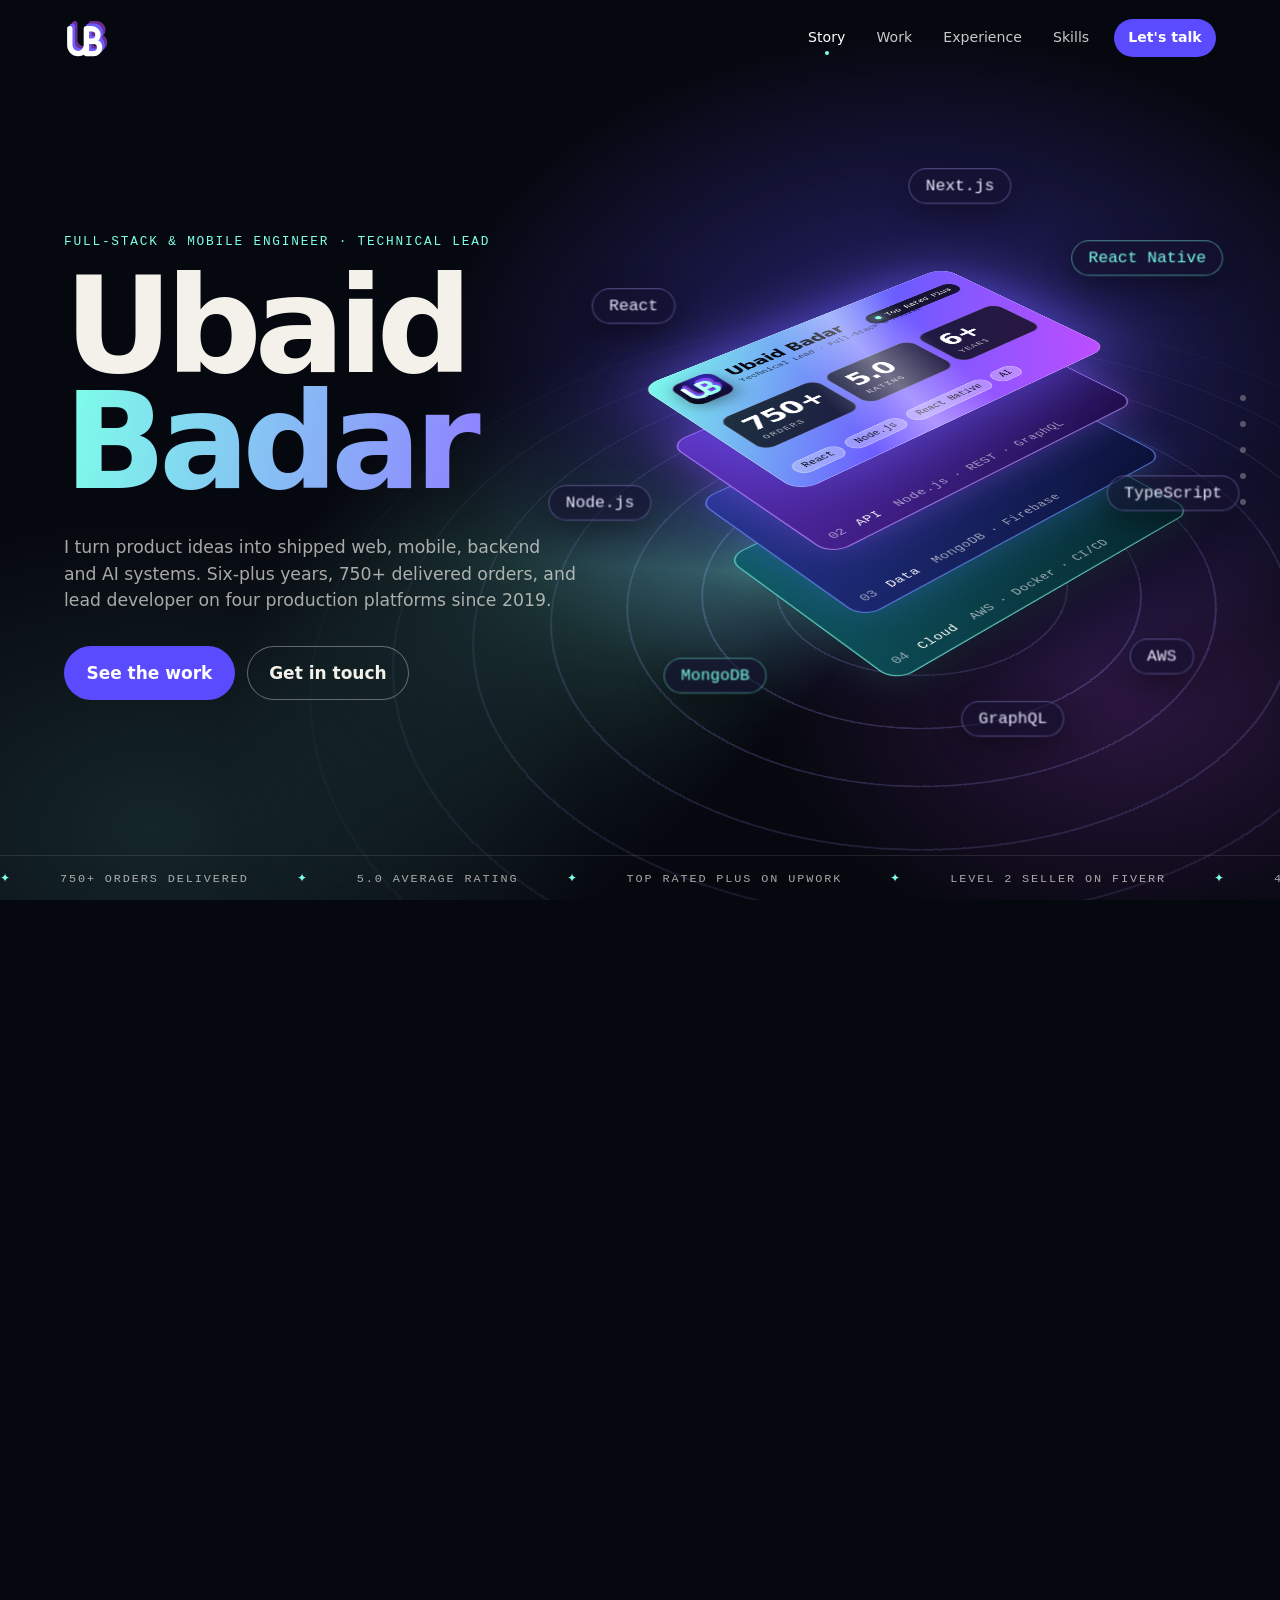
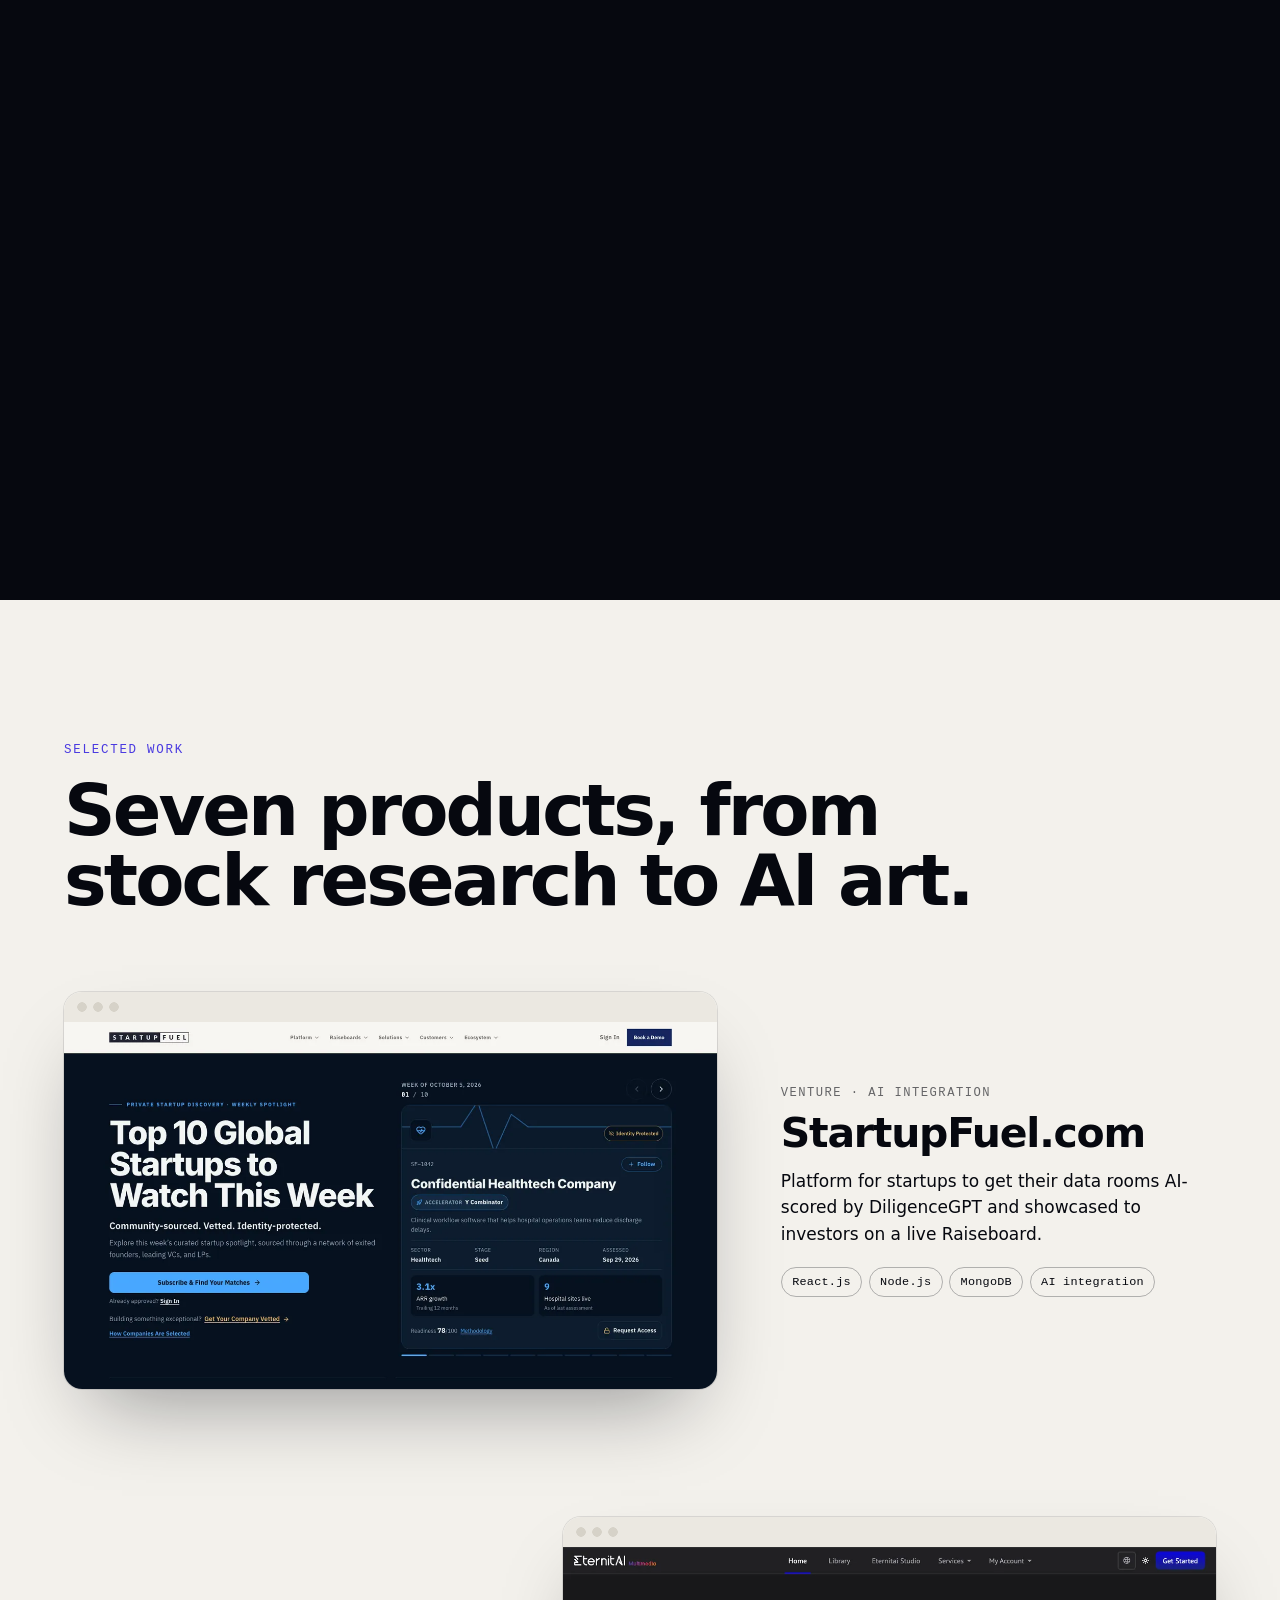
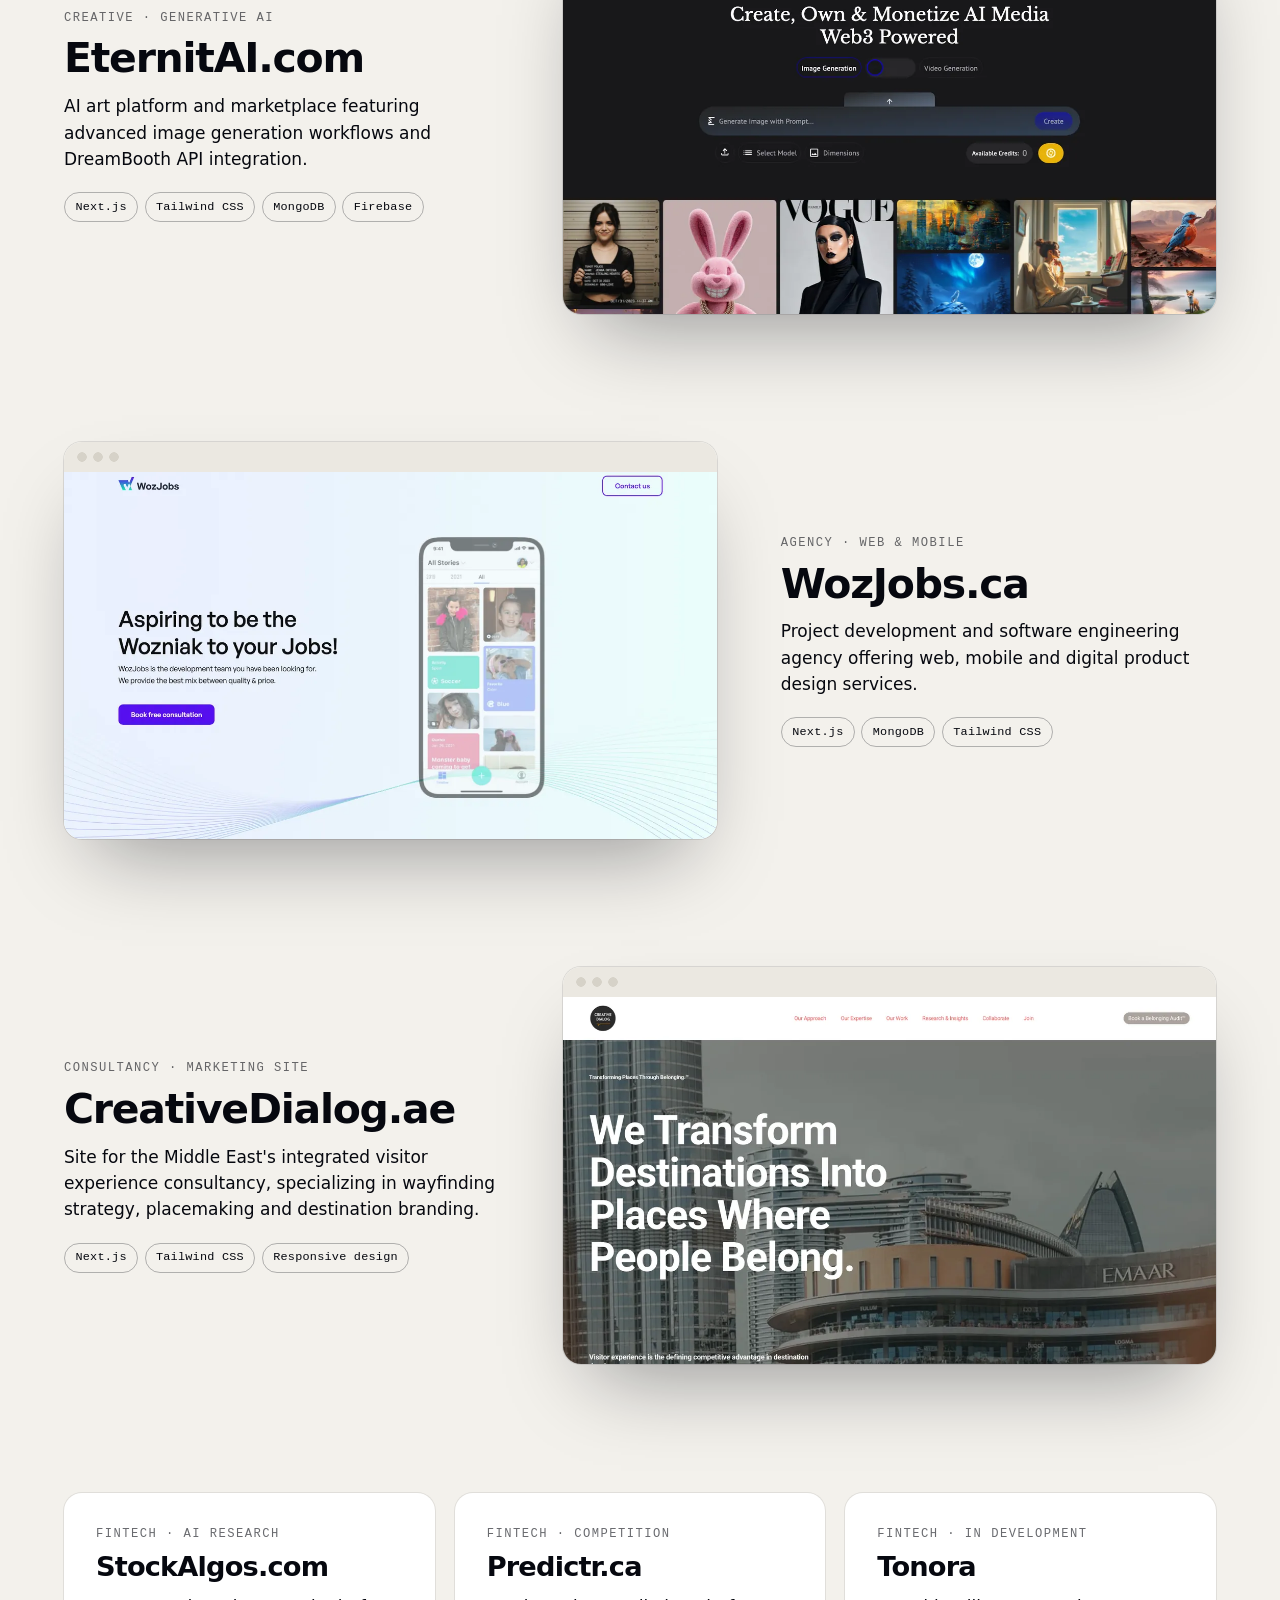
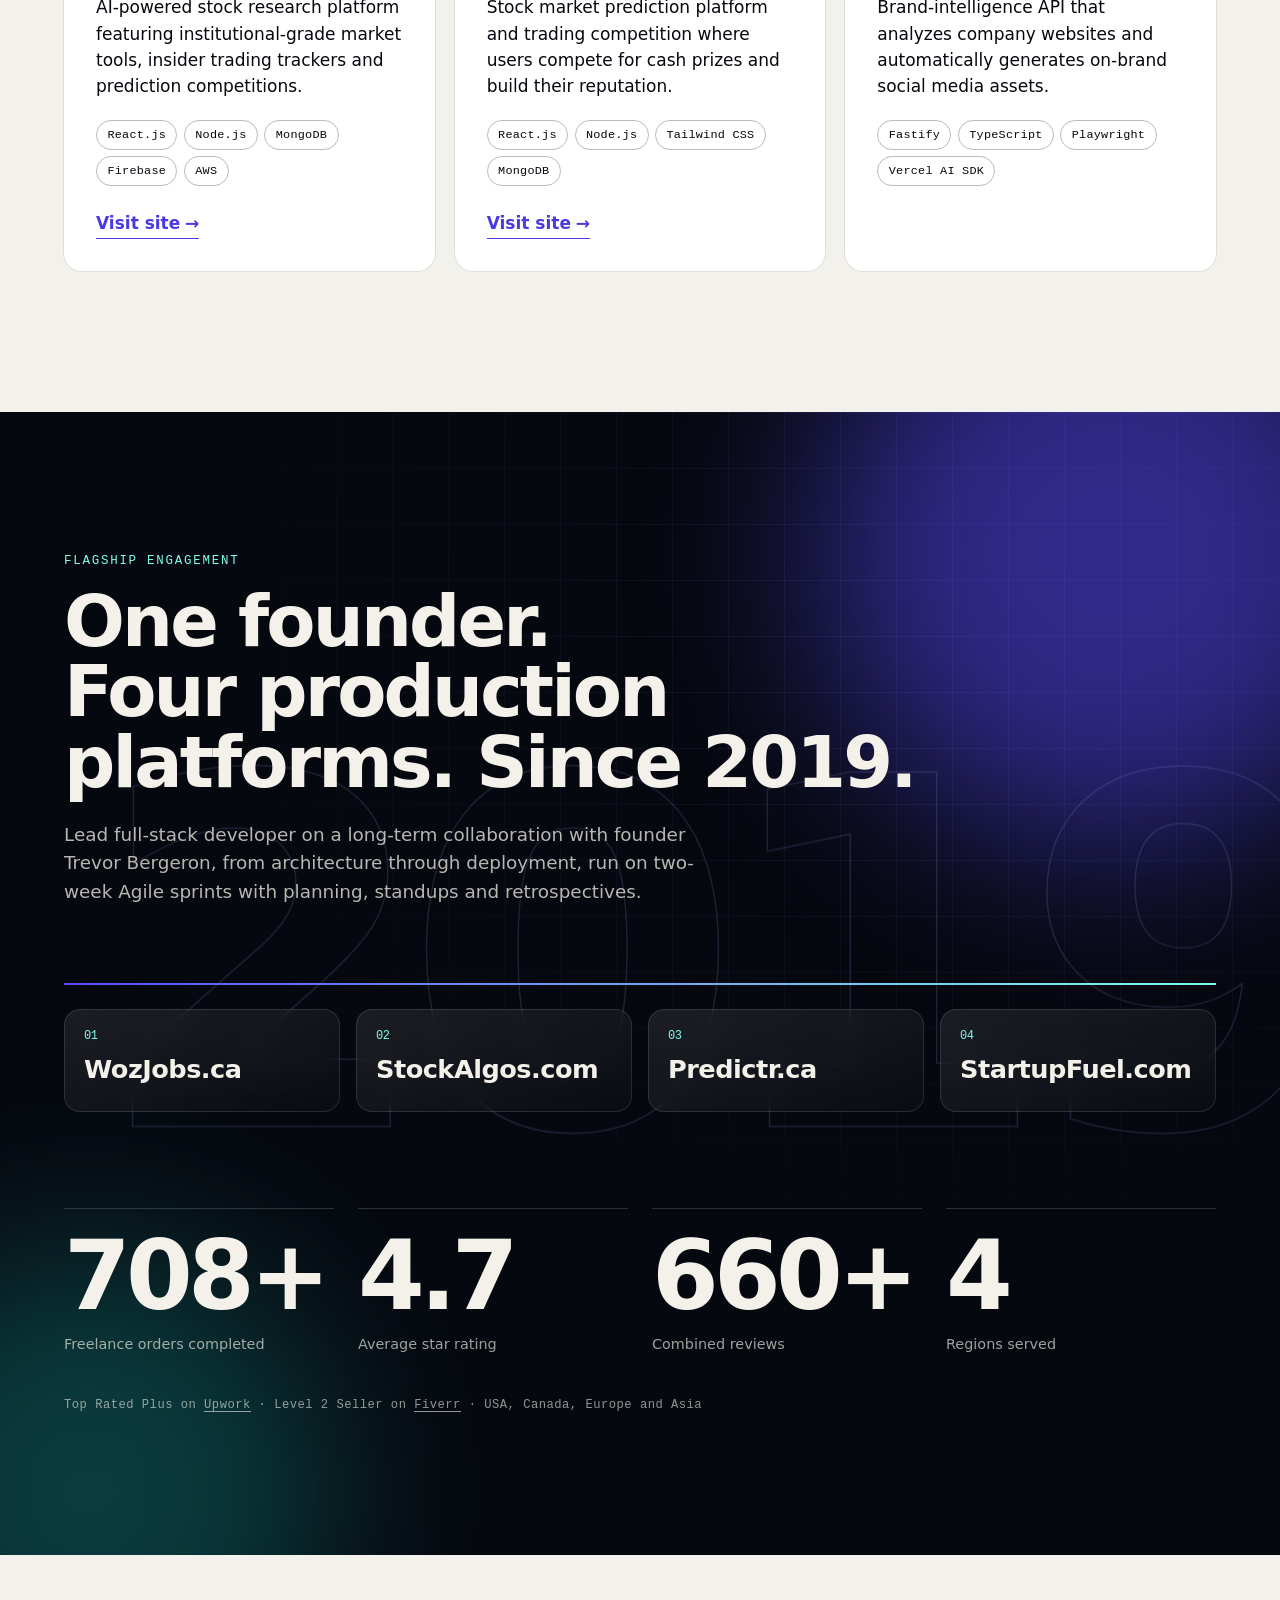
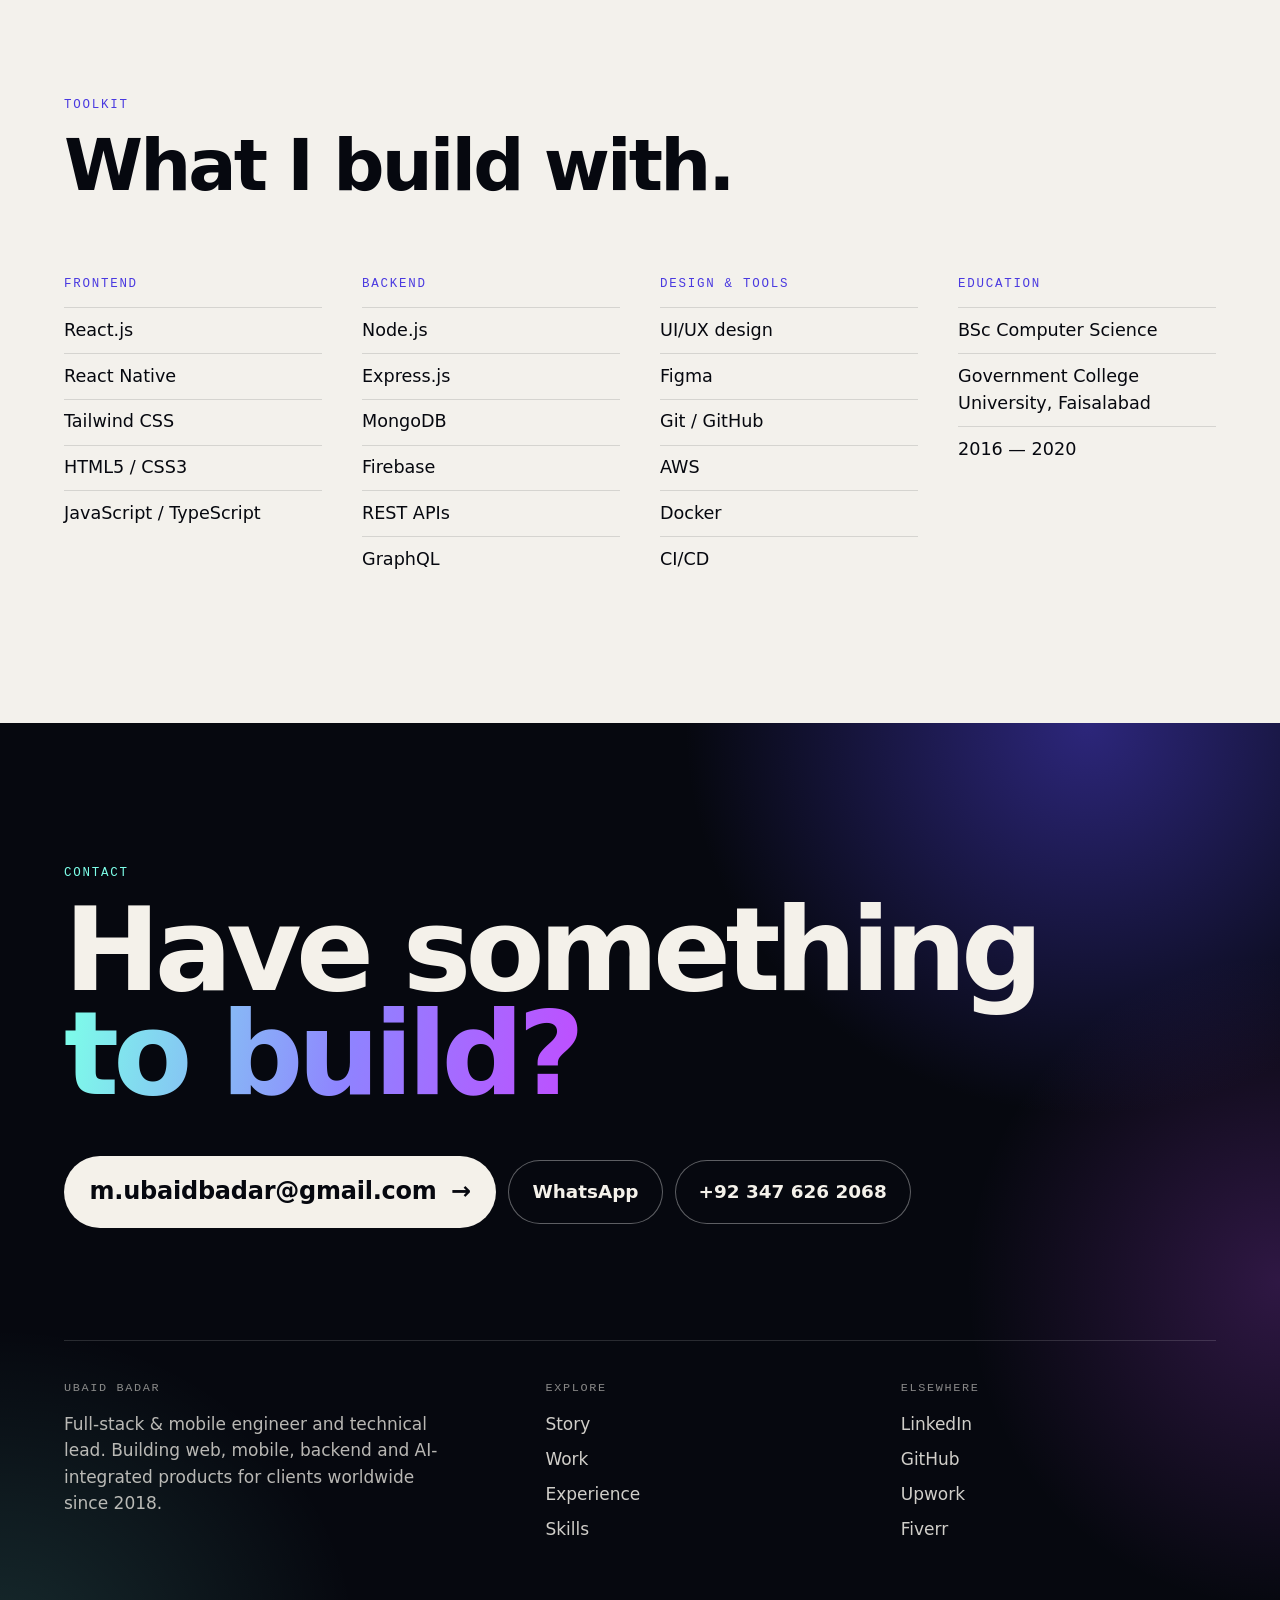
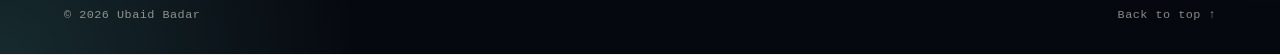
==== index.html @ 70f43a71 "updated" ====
<!doctype html>
<html lang="en">
<head>
  <meta charset="utf-8">
  <meta name="viewport" content="width=device-width, initial-scale=1">
  <title>Ubaid Badar — Full-Stack &amp; Mobile Engineer, Technical Lead</title>
  <meta name="description" content="Ubaid Badar is a full-stack and mobile engineer and technical lead with 6+ years building web, mobile, backend and AI-integrated products for clients across fintech, healthcare and creative industries.">
  <meta name="theme-color" content="#06080f">
  <meta property="og:title" content="Ubaid Badar — Full-Stack &amp; Mobile Engineer">
  <meta property="og:description" content="6+ years, 750+ delivered orders, lead developer on four production platforms since 2019.">
  <meta property="og:type" content="website">
  <!-- Social crawlers need an absolute URL: prefix these two with your domain when you deploy. -->
  <meta property="og:image" content="assets/og.png">
  <meta property="og:image:width" content="1200">
  <meta property="og:image:height" content="630">
  <meta property="og:image:alt" content="Ubaid Badar — full-stack and mobile engineer, technical lead">
  <meta name="twitter:card" content="summary_large_image">
  <meta name="twitter:image" content="assets/og.png">
  <link rel="icon" href="assets/logo.svg" type="image/svg+xml">
  <link rel="icon" href="favicon.ico" sizes="any">
  <link rel="apple-touch-icon" href="assets/apple-touch-icon.png">
  <link rel="stylesheet" href="styles.css">
  <!-- All project screenshots are fetched up front so nothing pops in while scrolling. -->
  <link rel="preload" as="image" type="image/webp" href="assets/shots/startupfuel-640.webp" imagesrcset="assets/shots/startupfuel-640.webp 640w, assets/shots/startupfuel-1280.webp 1280w" imagesizes="(min-width: 900px) 56vw, 92vw">
  <link rel="preload" as="image" type="image/webp" href="assets/shots/eternitai-640.webp" imagesrcset="assets/shots/eternitai-640.webp 640w, assets/shots/eternitai-1280.webp 1280w" imagesizes="(min-width: 900px) 56vw, 92vw">
  <link rel="preload" as="image" type="image/webp" href="assets/shots/wozjobs-640.webp" imagesrcset="assets/shots/wozjobs-640.webp 640w, assets/shots/wozjobs-1280.webp 1280w" imagesizes="(min-width: 900px) 56vw, 92vw">
  <link rel="preload" as="image" type="image/webp" href="assets/shots/creativedialog-640.webp" imagesrcset="assets/shots/creativedialog-640.webp 640w, assets/shots/creativedialog-1280.webp 1280w" imagesizes="(min-width: 900px) 56vw, 92vw">
  <script>document.documentElement.classList.add('js');</script>
</head>
<body>
  <a class="skip" href="#work">Skip to work</a>

  <header class="nav">
    <a class="nav-mark" href="#top" aria-label="Ubaid Badar, back to top">
      <svg viewBox="8 2 56 50" aria-hidden="true">
        <defs><path id="nav-ub" d="M15 15v20a10 10 0 0 0 20 0V15v30M35 15h6.5a7.5 7.5 0 0 1 0 15H35h8.5a7.5 7.5 0 0 1 0 15H35"/></defs>
        <use href="#nav-ub" stroke="#c04dff" transform="translate(6 -6)" opacity=".55"/>
        <use href="#nav-ub" stroke="#6c5cff" transform="translate(3 -3)"/>
        <use href="#nav-ub" stroke="currentColor"/>
      </svg>
    </a>
    <nav aria-label="Primary">
      <a href="#ch-1">Story</a>
      <a href="#work">Work</a>
      <a href="#engagement">Experience</a>
      <a href="#skills">Skills</a>
      <a class="nav-cta" href="#contact">Let's talk</a>
    </nav>
  </header>

  <main id="top">
    <div class="nav-sentinel" aria-hidden="true"></div>
    <!-- ============ Signature scroll story ============ -->
    <section class="story" id="story" aria-label="Introduction and engineering story">
      <div class="stage">
        <div class="bgs" aria-hidden="true">
          <div class="bg bg-a"></div>
          <div class="bg bg-b"></div>
          <div class="bg bg-c"></div>
          <div class="bg bg-d"></div>
          <div class="bg bg-e"></div>
        </div>

        <!-- Decorative: every fact shown here is repeated as text in the chapters below. -->
        <div class="scene" aria-hidden="true">
          <div class="scene-fit">
            <div class="tilt">
              <div class="floor"></div>
              <svg class="links" viewBox="-500 -360 1000 720">
                <g class="link-set">
                  <path pathLength="1" d="M0 0 C-160 0 -130 -205 -300 -205"/>
                  <path pathLength="1" d="M0 0 C160 0 130 -205 300 -205"/>
                  <path pathLength="1" d="M0 0 C-160 0 -130 205 -300 205"/>
                  <path pathLength="1" d="M0 0 C160 0 130 205 300 205"/>
                </g>
                <g class="flow-set">
                  <path pathLength="1" d="M0 0 C-160 0 -130 -205 -300 -205"/>
                  <path pathLength="1" d="M0 0 C160 0 130 -205 300 -205"/>
                  <path pathLength="1" d="M0 0 C-160 0 -130 205 -300 205"/>
                  <path pathLength="1" d="M0 0 C160 0 130 205 300 205"/>
                </g>
              </svg>
              <div class="hub"><span>API</span></div>
              <span class="chip chip-1">REST</span>
              <span class="chip chip-2">GraphQL</span>
              <span class="chip chip-3">Firebase</span>
              <span class="chip chip-4">Payments</span>

              <div class="slab" data-i="0">
                <div class="face f-solid"><p class="edge"><b>04</b> Cloud <i>AWS · Docker · CI/CD</i></p></div>
                <div class="face f-wire"><small>Layer 04</small><b>Cloud</b><i>AWS · Docker · CI/CD</i></div>
                <div class="face f-built b-ai">
                  <svg viewBox="0 0 48 48"><circle cx="24" cy="24" r="6"/><path d="M24 4v8M24 36v8M4 24h8M36 24h8M10 10l6 6M32 32l6 6M38 10l-6 6M16 32l-6 6"/></svg>
                  <b>AI</b><i>LLM APIs · image pipelines</i>
                </div>
                <div class="face f-shot"><img src="assets/shots/eternitai-640.webp" width="640" height="360" alt="" decoding="async"><span>EternitAI.com</span></div>
              </div>
              <div class="slab" data-i="1">
                <div class="face f-solid"><p class="edge"><b>03</b> Data <i>MongoDB · Firebase</i></p></div>
                <div class="face f-wire"><small>Layer 03</small><b>Data</b><i>MongoDB · Firebase</i></div>
                <div class="face f-built b-back">
                  <svg viewBox="0 0 48 48"><rect x="7" y="7" width="34" height="13" rx="3"/><rect x="7" y="28" width="34" height="13" rx="3"/><path d="M13 13.5h4M13 34.5h4"/></svg>
                  <b>Backend</b><i>Node.js · Express · MongoDB</i>
                </div>
                <div class="face f-shot"><img src="assets/shots/creativedialog-640.webp" width="640" height="360" alt="" decoding="async"><span>CreativeDialog.ae</span></div>
              </div>
              <div class="slab" data-i="2">
                <div class="face f-solid"><p class="edge"><b>02</b> API <i>Node.js · REST · GraphQL</i></p></div>
                <div class="face f-wire"><small>Layer 02</small><b>API</b><i>Node.js · REST · GraphQL</i></div>
                <div class="face f-built b-mob">
                  <svg viewBox="0 0 48 48"><rect x="14" y="4" width="20" height="40" rx="5"/><path d="M21 9h6"/></svg>
                  <b>Mobile</b><i>React Native · iOS · Android</i>
                </div>
                <div class="face f-shot"><img src="assets/shots/wozjobs-640.webp" width="640" height="360" alt="" decoding="async"><span>WozJobs.ca</span></div>
              </div>
              <div class="slab" data-i="3">
                <div class="face f-solid f-top">
                  <div class="id-head">
                    <span class="id-mark"><img src="assets/logo.svg" alt=""></span>
                    <p><b>Ubaid Badar</b><i>Technical Lead · Full-Stack &amp; Mobile</i></p>
                    <span class="id-badge">Top Rated Plus</span>
                  </div>
                  <div class="id-stats">
                    <p><b>750+</b><i>Orders</i></p>
                    <p><b>5.0</b><i>Rating</i></p>
                    <p><b>6+</b><i>Years</i></p>
                  </div>
                  <p class="id-foot"><span>React</span><span>Node.js</span><span>React Native</span><span>AI</span></p>
                </div>
                <div class="face f-wire"><small>Layer 01</small><b>Interface</b><i>React · Next.js · React Native</i></div>
                <div class="face f-built b-web">
                  <svg viewBox="0 0 48 48"><rect x="4" y="8" width="40" height="32" rx="5"/><path d="M4 17h40M10 12.5h2M15 12.5h2"/></svg>
                  <b>Web</b><i>React · Next.js · Tailwind CSS</i>
                </div>
                <div class="face f-shot"><img src="assets/shots/startupfuel-640.webp" width="640" height="360" alt="" decoding="async"><span>StartupFuel.com</span></div>
              </div>
            </div>
            <div class="orbs">
              <div class="orb" data-x="-300" data-y="-150"><span>React</span></div>
              <div class="orb" data-x="40" data-y="-275"><span>Next.js</span></div>
              <div class="orb" data-x="235" data-y="-200"><span>React Native</span></div>
              <div class="orb" data-x="-335" data-y="55"><span>Node.js</span></div>
              <div class="orb" data-x="262" data-y="45"><span>TypeScript</span></div>
              <div class="orb" data-x="-215" data-y="235"><span>MongoDB</span></div>
              <div class="orb" data-x="95" data-y="280"><span>GraphQL</span></div>
              <div class="orb" data-x="250" data-y="215"><span>AWS</span></div>
            </div>
          </div>
        </div>

        <div class="hero">
          <p class="eyebrow">Full-stack &amp; mobile engineer · Technical lead</p>
          <h1><span class="h1-a">Ubaid</span> <span class="h1-b">Badar</span></h1>
          <p class="hero-lede">I turn product ideas into shipped web, mobile, backend and AI systems. Six-plus years, 750+ delivered orders, and lead developer on four production platforms since 2019.</p>
          <p class="hero-cta">
            <a class="btn" href="#work">See the work</a>
            <a class="btn btn-ghost" href="#contact">Get in touch</a>
          </p>
          <p class="scroll-hint" aria-hidden="true">Scroll</p>
        </div>

        <!-- Decorative repeat of facts stated in chapter 01 and the experience section. -->
        <div class="ticker" aria-hidden="true"><ul><li>750+ orders delivered</li><li>5.0 average rating</li><li>Top Rated Plus on Upwork</li><li>Level 2 Seller on Fiverr</li><li>4 production platforms since 2019</li><li>USA · Canada · Europe · Asia</li></ul><ul><li>750+ orders delivered</li><li>5.0 average rating</li><li>Top Rated Plus on Upwork</li><li>Level 2 Seller on Fiverr</li><li>4 production platforms since 2019</li><li>USA · Canada · Europe · Asia</li></ul><ul><li>750+ orders delivered</li><li>5.0 average rating</li><li>Top Rated Plus on Upwork</li><li>Level 2 Seller on Fiverr</li><li>4 production platforms since 2019</li><li>USA · Canada · Europe · Asia</li></ul></div>

        <ol class="rail" aria-label="Story chapters">
          <li><a href="#ch-1" aria-label="Chapter 1: Identity"></a></li>
          <li><a href="#ch-2" aria-label="Chapter 2: Architecture"></a></li>
          <li><a href="#ch-3" aria-label="Chapter 3: Build"></a></li>
          <li><a href="#ch-4" aria-label="Chapter 4: Connect"></a></li>
          <li><a href="#ch-5" aria-label="Chapter 5: Evidence"></a></li>
        </ol>
      </div>

      <div class="steps">
        <div class="spacer" aria-hidden="true"></div>

        <article class="step" id="ch-1">
          <div class="step-in">
            <p class="num">01 — Identity</p>
            <h2>One engineer, the whole stack.</h2>
            <p>Senior freelance developer since 2018. Top Rated Plus on Upwork and a Level 2 Seller on Fiverr, with a 5.0-star average across 700+ combined reviews.</p>
            <ul class="facts">
              <li><b>6+</b> years</li>
              <li><b>750+</b> orders</li>
              <li><b>5.0</b> rating</li>
            </ul>
          </div>
        </article>

        <article class="step" id="ch-2">
          <div class="step-in">
            <p class="num">02 — Architecture</p>
            <h2>Ideas, pulled apart into layers.</h2>
            <p>Every product starts as a stack of decisions: the interface people touch, the API behind it, where the data lives and how it all deploys. I own those decisions from architecture through deployment.</p>
            <ul class="tags">
              <li>Interface</li><li>API</li><li>Data</li><li>Cloud</li>
            </ul>
          </div>
        </article>

        <article class="step" id="ch-3">
          <div class="step-in">
            <p class="num">03 — Build</p>
            <h2>Web, mobile, backend and AI.</h2>
            <p>React and Next.js on the web. React Native on iOS and Android. Node.js, Express, MongoDB and Firebase behind them. AI where it earns its place: scored data rooms, generative image pipelines and brand-intelligence APIs.</p>
            <ul class="tags">
              <li>React</li><li>Next.js</li><li>React Native</li><li>Node.js</li><li>TypeScript</li>
            </ul>
          </div>
        </article>

        <article class="step" id="ch-4">
          <div class="step-in">
            <p class="num">04 — Connect</p>
            <h2>Services wired into one workflow.</h2>
            <p>REST and GraphQL APIs, Firebase, secure payment integrations, and AWS, Docker and CI/CD underneath, so each surface talks to the same source of truth.</p>
            <ul class="tags">
              <li>REST</li><li>GraphQL</li><li>Firebase</li><li>AWS</li><li>Docker</li><li>CI/CD</li>
            </ul>
          </div>
        </article>

        <article class="step" id="ch-5">
          <div class="step-in">
            <p class="num">05 — Evidence</p>
            <h2>Shipped, live and in use.</h2>
            <p>These are real screenshots of products I built or led, live today. Clients across the USA, Canada, Europe and Asia, in fintech, healthcare, e-commerce and creative industries.</p>
            <p><a class="btn" href="#work">Explore the projects</a></p>
          </div>
        </article>
      </div>
    </section>

    <!-- ============ Work ============ -->
    <section class="work" id="work">
      <header class="sec-head">
        <p class="num">Selected work</p>
        <h2>Seven products, from stock research to AI art.</h2>
      </header>

      <article class="proj">
        <a class="frame" href="https://www.startupfuel.com/" target="_blank" rel="noopener">
          <img src="assets/shots/startupfuel-1280.webp" srcset="assets/shots/startupfuel-640.webp 640w, assets/shots/startupfuel-1280.webp 1280w" sizes="(min-width: 900px) 56vw, 92vw" width="1280" height="720" loading="eager" decoding="async" alt="StartupFuel homepage showing a weekly spotlight of vetted startups">
        </a>
        <div class="proj-copy">
          <p class="proj-kind">Venture · AI integration</p>
          <h3>StartupFuel.com</h3>
          <p>Platform for startups to get their data rooms AI-scored by DiligenceGPT and showcased to investors on a live Raiseboard.</p>
          <ul class="tags"><li>React.js</li><li>Node.js</li><li>MongoDB</li><li>AI integration</li></ul>
        </div>
      </article>

      <article class="proj">
        <a class="frame" href="https://www.eternitai.com/" target="_blank" rel="noopener">
          <img src="assets/shots/eternitai-1280.webp" srcset="assets/shots/eternitai-640.webp 640w, assets/shots/eternitai-1280.webp 1280w" sizes="(min-width: 900px) 56vw, 92vw" width="1280" height="720" loading="eager" decoding="async" alt="EternitAI homepage with an image-generation prompt box and a gallery of generated artwork">
        </a>
        <div class="proj-copy">
          <p class="proj-kind">Creative · Generative AI</p>
          <h3>EternitAI.com</h3>
          <p>AI art platform and marketplace featuring advanced image generation workflows and DreamBooth API integration.</p>
          <ul class="tags"><li>Next.js</li><li>Tailwind CSS</li><li>MongoDB</li><li>Firebase</li></ul>
        </div>
      </article>

      <article class="proj">
        <a class="frame" href="https://wozjobs.ca/" target="_blank" rel="noopener">
          <img src="assets/shots/wozjobs-1280.webp" srcset="assets/shots/wozjobs-640.webp 640w, assets/shots/wozjobs-1280.webp 1280w" sizes="(min-width: 900px) 56vw, 92vw" width="1280" height="720" loading="eager" decoding="async" alt="WozJobs homepage with a mobile app preview">
        </a>
        <div class="proj-copy">
          <p class="proj-kind">Agency · Web &amp; mobile</p>
          <h3>WozJobs.ca</h3>
          <p>Project development and software engineering agency offering web, mobile and digital product design services.</p>
          <ul class="tags"><li>Next.js</li><li>MongoDB</li><li>Tailwind CSS</li></ul>
        </div>
      </article>

      <article class="proj">
        <a class="frame" href="https://creativedialog.ae/" target="_blank" rel="noopener">
          <img src="assets/shots/creativedialog-1280.webp" srcset="assets/shots/creativedialog-640.webp 640w, assets/shots/creativedialog-1280.webp 1280w" sizes="(min-width: 900px) 56vw, 92vw" width="1280" height="720" loading="eager" decoding="async" alt="Creative Dialog homepage with a headline over a city destination photograph">
        </a>
        <div class="proj-copy">
          <p class="proj-kind">Consultancy · Marketing site</p>
          <h3>CreativeDialog.ae</h3>
          <p>Site for the Middle East's integrated visitor experience consultancy, specializing in wayfinding strategy, placemaking and destination branding.</p>
          <ul class="tags"><li>Next.js</li><li>Tailwind CSS</li><li>Responsive design</li></ul>
        </div>
      </article>

      <div class="more">
        <article class="card">
          <p class="proj-kind">Fintech · AI research</p>
          <h3>StockAlgos.com</h3>
          <p>AI-powered stock research platform featuring institutional-grade market tools, insider trading trackers and prediction competitions.</p>
          <ul class="tags"><li>React.js</li><li>Node.js</li><li>MongoDB</li><li>Firebase</li><li>AWS</li></ul>
          <a href="https://stockalgos.com/" target="_blank" rel="noopener">Visit site</a>
        </article>
        <article class="card">
          <p class="proj-kind">Fintech · Competition</p>
          <h3>Predictr.ca</h3>
          <p>Stock market prediction platform and trading competition where users compete for cash prizes and build their reputation.</p>
          <ul class="tags"><li>React.js</li><li>Node.js</li><li>Tailwind CSS</li><li>MongoDB</li></ul>
          <a href="https://predictr.ca/" target="_blank" rel="noopener">Visit site</a>
        </article>
        <article class="card">
          <p class="proj-kind">Fintech · In development</p>
          <h3>Tonora</h3>
          <p>Brand-intelligence API that analyzes company websites and automatically generates on-brand social media assets.</p>
          <ul class="tags"><li>Fastify</li><li>TypeScript</li><li>Playwright</li><li>Vercel AI SDK</li></ul>
        </article>
      </div>
    </section>

    <!-- ============ Flagship engagement ============ -->
    <section class="engage" id="engagement">
      <div class="engage-bg" aria-hidden="true"><i class="glow g1"></i><i class="glow g2"></i><span class="ghost">2019</span></div>
      <header class="sec-head">
        <p class="num">Flagship engagement</p>
        <h2>One founder. Four production platforms. Since 2019.</h2>
        <p class="sec-lede">Lead full-stack developer on a long-term collaboration with founder Trevor Bergeron, from architecture through deployment, run on two-week Agile sprints with planning, standups and retrospectives.</p>
      </header>
      <div class="line" aria-hidden="true"><span></span></div>
      <ol class="platforms">
        <li><span>01</span>WozJobs.ca</li>
        <li><span>02</span>StockAlgos.com</li>
        <li><span>03</span>Predictr.ca</li>
        <li><span>04</span>StartupFuel.com</li>
      </ol>
      <dl class="stats">
        <div><dt>Freelance orders completed</dt><dd data-count="750" data-suffix="+">750+</dd></div>
        <div><dt>Average star rating</dt><dd data-count="5" data-decimals="1">5.0</dd></div>
        <div><dt>Combined reviews</dt><dd data-count="700" data-suffix="+">700+</dd></div>
        <div><dt>Regions served</dt><dd data-count="4">4</dd></div>
      </dl>
      <p class="fine">Top Rated Plus on <a href="https://www.upwork.com/freelancers/~019cc877390ea625e9" target="_blank" rel="noopener">Upwork</a> · Level 2 Seller on <a href="https://www.fiverr.com/ubaidbadar333" target="_blank" rel="noopener">Fiverr</a> · USA, Canada, Europe and Asia</p>
    </section>

    <!-- ============ Skills ============ -->
    <section class="skills" id="skills">
      <header class="sec-head">
        <p class="num">Toolkit</p>
        <h2>What I build with.</h2>
      </header>
      <div class="skill-grid">
        <div>
          <h3>Frontend</h3>
          <ul><li>React.js</li><li>React Native</li><li>Tailwind CSS</li><li>HTML5 / CSS3</li><li>JavaScript / TypeScript</li></ul>
        </div>
        <div>
          <h3>Backend</h3>
          <ul><li>Node.js</li><li>Express.js</li><li>MongoDB</li><li>Firebase</li><li>REST APIs</li><li>GraphQL</li></ul>
        </div>
        <div>
          <h3>Design &amp; tools</h3>
          <ul><li>UI/UX design</li><li>Figma</li><li>Git / GitHub</li><li>AWS</li><li>Docker</li><li>CI/CD</li></ul>
        </div>
        <div>
          <h3>Education</h3>
          <ul><li>BSc Computer Science</li><li>Government College University, Faisalabad</li><li>2016 — 2020</li></ul>
        </div>
      </div>
    </section>
  </main>

  <!-- ============ Contact ============ -->
  <footer class="contact" id="contact">
    <p class="num">Contact</p>
    <h2>Have something <span class="grad">to build?</span></h2>
    <p class="reach">
      <a class="mail" href="mailto:m.ubaidbadar@gmail.com">m.ubaidbadar@gmail.com</a>
      <a class="btn btn-ghost" href="https://wa.me/923476262068" target="_blank" rel="noopener">WhatsApp</a>
      <a class="btn btn-ghost" href="tel:+923476262068">+92 347 626 2068</a>
    </p>

    <div class="foot-grid">
      <div>
        <h3>Ubaid Badar</h3>
        <p>Full-stack &amp; mobile engineer and technical lead. Building web, mobile, backend and AI-integrated products for clients worldwide since 2018.</p>
      </div>
      <nav aria-label="Footer">
        <h3>Explore</h3>
        <ul>
          <li><a href="#ch-1">Story</a></li>
          <li><a href="#work">Work</a></li>
          <li><a href="#engagement">Experience</a></li>
          <li><a href="#skills">Skills</a></li>
        </ul>
      </nav>
      <div>
        <h3>Elsewhere</h3>
        <ul>
          <li><a href="https://linkedin.com/in/ubaidbadar" target="_blank" rel="noopener">LinkedIn</a></li>
          <li><a href="https://github.com/ubaidbadar" target="_blank" rel="noopener">GitHub</a></li>
          <li><a href="https://www.upwork.com/freelancers/~019cc877390ea625e9" target="_blank" rel="noopener">Upwork</a></li>
          <li><a href="https://www.fiverr.com/ubaidbadar333" target="_blank" rel="noopener">Fiverr</a></li>
        </ul>
      </div>
    </div>

    <div class="foot-bar">
      <span>© 2026 Ubaid Badar</span>
      <a href="#top">Back to top ↑</a>
    </div>
  </footer>

  <script src="main.js" defer></script>
</body>
</html>
---- styles.css ----
/* ---------- Tokens ---------- */
:root {
  --ink: #06080f;
  --paper: #f3f1ec;
  --accent: #5b4bff;
  --accent-ink: #4a3ae0; /* accent as text on paper */
  --accent-2: #7dffe9;
  --pink: #c04dff;
  --cyan: #6fd6ff;
  --gutter: clamp(1.25rem, 5vw, 5rem);
  --sans: "SF Pro Display", -apple-system, BlinkMacSystemFont, "Segoe UI", Inter, Roboto, system-ui, sans-serif;
  --mono: ui-monospace, "SF Mono", Menlo, Consolas, monospace;
}

*, *::before, *::after { box-sizing: border-box; }
html { -webkit-text-size-adjust: 100%; scroll-padding-top: 0; }
body {
  margin: 0;
  font-family: var(--sans);
  font-size: 1.0625rem;
  line-height: 1.55;
  color: var(--ink);
  background: var(--paper);
  -webkit-font-smoothing: antialiased;
}
h1, h2, h3, p, ul, ol, dl, dd { margin: 0; }
ul, ol { padding: 0; list-style: none; }
img { display: block; max-width: 100%; height: auto; }
a { color: inherit; }
:focus-visible { outline: 2px solid var(--accent); outline-offset: 3px; border-radius: 4px; }

.skip {
  position: fixed; left: 1rem; top: -4rem; z-index: 100;
  padding: .6rem 1rem; background: var(--paper); color: var(--ink); border-radius: 8px;
}
.skip:focus { top: 1rem; }

.num {
  font-family: var(--mono); font-size: .78rem; letter-spacing: .14em; text-transform: uppercase;
  color: var(--accent-ink);
}
.tags { display: flex; flex-wrap: wrap; gap: .4rem; margin-top: 1.25rem; }
.tags li {
  font-family: var(--mono); font-size: .74rem; letter-spacing: .02em;
  padding: .3rem .65rem; border: 1px solid color-mix(in srgb, currentColor 28%, transparent); border-radius: 99px;
}
.btn {
  display: inline-block; padding: .85rem 1.4rem; border-radius: 99px;
  background: var(--accent); color: #fff; font-weight: 600; text-decoration: none;
  transition: transform .2s, background .2s;
}
.btn:hover { transform: translateY(-2px); background: #7466ff; }
.btn-ghost { background: transparent; color: inherit; box-shadow: inset 0 0 0 1px rgba(255,255,255,.35); }
.btn-ghost:hover { background: rgba(255,255,255,.1); }
.btn-ink { background: var(--ink); }
.btn-ink:hover { background: #1b2030; }

/* ---------- Nav ---------- */
/* Transparent over the hero; condenses into a floating glass pill once you scroll. */
.nav {
  position: fixed; top: 0; left: 0; right: 0; z-index: 50;
  display: flex; align-items: center; justify-content: space-between;
  padding: 1.1rem var(--gutter); color: #fff; border-radius: 99px;
  transition: top .5s cubic-bezier(.2,.8,.2,1), left .5s cubic-bezier(.2,.8,.2,1), right .5s cubic-bezier(.2,.8,.2,1),
    padding .5s cubic-bezier(.2,.8,.2,1), background .4s, box-shadow .4s, color .4s;
}
.nav.is-stuck {
  top: .75rem; left: max(.75rem, calc(50% - 25rem)); right: max(.75rem, calc(50% - 25rem));
  padding: .45rem .5rem;
  background: rgba(255,255,255,.1); -webkit-backdrop-filter: blur(.5rem); backdrop-filter: blur(.5rem);
  box-shadow: inset 0 0 0 1px rgba(255,255,255,.2), 0 14px 40px rgba(0,0,0,.25);
}
/* Text follows the section behind the header: white over dark sections, ink over light ones. */
.nav.on-light { color: var(--ink); }
.nav.on-light.is-stuck { box-shadow: inset 0 0 0 1px rgba(6,8,15,.14), 0 14px 40px rgba(6,8,15,.1); }
.nav.on-light nav a:not(.nav-cta) { color: rgba(6,8,15,.8); }
.nav.on-light nav a:not(.nav-cta):hover { color: var(--ink); background: rgba(6,8,15,.08); }
.nav.on-light nav a[aria-current] { color: var(--ink); }
.nav.on-light nav a:not(.nav-cta)::after { background: var(--accent); }
.nav.on-light .nav-mark:hover { color: var(--accent-ink); }
/* Page progress: a ring that fills around the UB mark as you scroll. */
@property --p { syntax: "<number>"; inherits: false; initial-value: 0; }
@keyframes ring { to { --p: 100; } }
.nav.is-stuck .nav-mark {
  position: relative; display: grid; place-items: center; width: 2.75rem; height: 2.75rem;
}
.nav.is-stuck .nav-mark::before {
  content: ""; position: absolute; inset: 0; border-radius: 50%;
  background: conic-gradient(#8f83ff, var(--pink) calc(var(--p) * 1%), var(--track, rgba(255,255,255,.22)) 0);
  -webkit-mask: radial-gradient(farthest-side, transparent calc(100% - 3.5px), #000 calc(100% - 3px));
  mask: radial-gradient(farthest-side, transparent calc(100% - 3.5px), #000 calc(100% - 3px));
}
.nav.on-light .nav-mark::before { --track: rgba(6,8,15,.12); }
@supports (animation-timeline: scroll()) {
  .nav.is-stuck .nav-mark::before { animation: ring linear both; animation-timeline: scroll(root); }
}
.nav-mark {
  font-weight: 800; letter-spacing: -.04em; font-size: 1.25rem; text-decoration: none;
  transition: transform .35s cubic-bezier(.2,.8,.2,1), color .3s;
}
.nav-mark:hover { transform: rotate(-8deg) scale(1.15); color: var(--accent-2); }
.nav-mark svg { display: block; width: 2.9rem; height: auto; fill: none; stroke-width: 6.5; stroke-linecap: round; stroke-linejoin: round; transition: width .5s cubic-bezier(.2,.8,.2,1); }
.nav.is-stuck .nav-mark svg { width: 1.65rem; }
.nav nav { display: flex; align-items: center; gap: .15rem; }
.nav nav a {
  position: relative; padding: .5rem .9rem; border-radius: 99px; font-size: .88rem; text-decoration: none;
  color: rgba(255,255,255,.78); transition: color .25s, background .25s, transform .25s;
}
.nav nav a:not(.nav-cta)::after { /* dot that grows in on hover / marks the current section */
  content: ""; position: absolute; left: 50%; bottom: .12rem; width: 4px; height: 4px; margin-left: -2px; border-radius: 50%;
  background: var(--accent-2); transform: scale(0); transition: transform .3s cubic-bezier(.2,.8,.2,1);
}
.nav nav a:hover { color: #fff; background: rgba(255,255,255,.12); }
.nav nav a:hover::after, .nav nav a[aria-current]::after { transform: scale(1); }
.nav nav a[aria-current] { color: #fff; }
.nav nav .nav-cta { margin-left: .5rem; background: var(--accent); color: #fff; font-weight: 600; }
.nav nav .nav-cta:hover { background: #7466ff; transform: translateY(-1px); box-shadow: 0 8px 24px rgba(108,92,255,.55); }
.nav-sentinel { position: absolute; top: 0; left: 0; width: 1px; height: 45vh; pointer-events: none; }

/* ---------- Story: static baseline (no JS / reduced motion) ---------- */
.story {
  --fg: #f4f1ea; --muted: rgba(244,241,234,.68);
  position: relative; background: var(--ink); color: var(--fg);
}
.stage { position: relative; min-height: 100svh; overflow: hidden; display: flex; }
.bgs, .bg { position: absolute; inset: 0; }
.bg { opacity: 0; }
.bg-a {
  opacity: 1;
  background:
    radial-gradient(55% 55% at 72% 42%, rgba(91,75,255,.42), transparent 70%),
    radial-gradient(40% 40% at 88% 78%, rgba(192,77,255,.2), transparent 70%),
    radial-gradient(50% 50% at 12% 92%, rgba(125,255,233,.12), transparent 70%),
    var(--ink);
}
.bg-b {
  background:
    linear-gradient(rgba(111,214,255,.07) 1px, transparent 1px) 0 0 / 48px 48px,
    linear-gradient(90deg, rgba(111,214,255,.07) 1px, transparent 1px) 0 0 / 48px 48px,
    radial-gradient(70% 60% at 70% 50%, #123a66, #071426 75%);
}
.bg-c { background: radial-gradient(70% 65% at 68% 45%, #4a2a8c, #150b2e 70%, #0a0618); }
.bg-d { background: radial-gradient(70% 65% at 68% 50%, #0d6a63, #052b2c 68%, #03151a); }
.bg-e { background: radial-gradient(70% 65% at 68% 48%, #1d2350, #0b0e22 68%, var(--ink)); }

.scene { display: none; }

.hero {
  position: relative; z-index: 2; align-self: center;
  width: 100%; padding: 6rem var(--gutter) 4rem;
}
.eyebrow { font-family: var(--mono); font-size: .8rem; letter-spacing: .14em; text-transform: uppercase; color: var(--accent-2); }
.hero h1 {
  margin: 1rem 0 1.5rem;
  font-size: clamp(3.6rem, 10.5vw, 10.5rem); line-height: .86; letter-spacing: -.055em; font-weight: 800;
}
.hero h1 span { display: block; transform-origin: left center; }
.hero-lede { max-width: 34rem; font-size: clamp(1.02rem, 1.35vw, 1.25rem); color: var(--muted); }
.hero-cta { display: flex; flex-wrap: wrap; gap: .75rem; margin-top: 2rem; }
.scroll-hint { display: none; }
.rail { display: none; }

.step { padding: 3.5rem var(--gutter); }
.step-in { max-width: 31rem; }
.step h2 { margin: .9rem 0 1rem; font-size: clamp(2rem, 4.2vw, 3.6rem); line-height: 1; letter-spacing: -.035em; }
.step p { color: var(--muted); }
.step .num { color: var(--accent-2); }
.step .btn { margin-top: 1.5rem; }
.facts { display: flex; gap: 2rem; margin-top: 1.75rem; font-family: var(--mono); font-size: .78rem; text-transform: uppercase; letter-spacing: .08em; color: var(--muted); }
.facts b { display: block; font-family: var(--sans); font-size: 2.2rem; letter-spacing: -.03em; color: var(--fg); }

/* ---------- Story: pinned, scroll-driven mode ---------- */
.motion .stage { position: sticky; top: 0; height: 100svh; min-height: 0; }
.motion .steps { position: relative; z-index: 3; margin-top: -100svh; pointer-events: none; }
.motion .spacer { height: 100svh; }
.motion .step { min-height: 100svh; display: flex; align-items: center; padding-block: 0; }
.motion .step-in { pointer-events: auto; will-change: opacity; max-width: min(31rem, 38vw); }

.motion .hero { position: absolute; inset: 0; display: flex; flex-direction: column; justify-content: center; max-width: 60rem; will-change: opacity; }
.motion .hero-lede { max-width: min(34rem, 40vw); }
.motion .hero.is-gone { visibility: hidden; }
.motion .hero h1 span { will-change: transform; }
.motion .scroll-hint {
  display: block; position: absolute; left: var(--gutter); bottom: 2rem;
  font-family: var(--mono); font-size: .7rem; letter-spacing: .2em; text-transform: uppercase; color: var(--muted);
}
.motion .scroll-hint::after {
  content: ""; display: inline-block; width: 3rem; height: 1px; margin-left: .8rem; vertical-align: middle;
  background: currentColor; transform-origin: left; animation: hint 2s ease-in-out infinite;
}
@keyframes hint { 0%, 100% { transform: scaleX(.3); } 50% { transform: scaleX(1); } }

.motion .rail {
  display: flex; flex-direction: column; gap: .35rem;
  position: absolute; right: calc(var(--gutter) / 2.4); top: 50%; z-index: 4; transform: translateY(-50%);
}
.rail a { display: block; padding: .45rem; }
.rail a::before {
  content: ""; display: block; width: 6px; height: 6px; border-radius: 50%;
  background: currentColor; opacity: .3; transition: transform .3s, opacity .3s;
}
.rail .on a::before { opacity: 1; transform: scale(1.9); }

/* Scene: a 1000x720 design box, scaled to fit by JS */
.motion .scene { display: block; position: absolute; inset: 0; z-index: 1; pointer-events: none; }
.scene-fit {
  position: absolute; left: 50%; top: 50%; width: 1000px; height: 720px; margin: -360px 0 0 -500px;
  perspective: 1700px; will-change: transform;
}
.tilt { position: absolute; inset: 0; transform-style: preserve-3d; will-change: transform; }
.slab {
  position: absolute; left: 50%; top: 50%; width: 420px; height: 262px; margin: -131px 0 0 -210px;
  will-change: transform;
}
.face {
  position: absolute; inset: 0; border-radius: 22px; overflow: hidden; opacity: 0;
  display: flex; flex-direction: column; justify-content: flex-end; padding: 26px;
  will-change: opacity;
}
.face b { font-size: 44px; line-height: 1; letter-spacing: -.03em; font-weight: 750; }
.face i { margin-top: 8px; font: normal 15px/1.3 var(--mono); opacity: .8; }
.face small { font: 13px var(--mono); letter-spacing: .16em; text-transform: uppercase; opacity: .7; margin-bottom: auto; }

.f-solid {
  background: linear-gradient(135deg, #262c40, #0e111b);
  box-shadow: inset 0 0 0 1px rgba(255,255,255,.14), 0 30px 60px rgba(0,0,0,.5);
}
.f-top {
  background: linear-gradient(135deg, var(--accent-2), #6c5cff 52%, var(--pink));
  box-shadow: inset 0 0 0 1px rgba(255,255,255,.35), 0 0 110px rgba(108,92,255,.75);
  align-items: flex-start; justify-content: flex-end; color: var(--ink);
}
.f-top { padding: 20px; justify-content: space-between; align-items: stretch; }
.f-top::after { /* slow light sweep across the card */
  content: ""; position: absolute; inset: -20% -60%; pointer-events: none;
  background: linear-gradient(105deg, transparent 42%, rgba(255,255,255,.38) 50%, transparent 58%);
}
.motion .f-top::after { animation: shine 5.5s ease-in-out infinite; }
@keyframes shine { 0%, 55% { transform: translateX(-60%); } 100% { transform: translateX(60%); } }
.id-head { display: flex; align-items: center; gap: 12px; }
.id-mark {
  flex: none; display: grid; place-items: center; width: 52px; height: 52px; border-radius: 14px;
  background: var(--ink); color: var(--accent-2); font-size: 24px; font-weight: 850; letter-spacing: -.06em;
}
.id-mark { background: none; box-shadow: 0 8px 20px rgba(6,8,15,.35); }
.id-mark img { width: 100%; height: 100%; border-radius: inherit; }
.id-head p { display: flex; flex-direction: column; min-width: 0; }
.face .id-head b { font-size: 23px; letter-spacing: -.03em; }
.face .id-head i { margin-top: 3px; font-size: 11.5px; opacity: .75; white-space: nowrap; }
.id-badge {
  margin-left: auto; flex: none; padding: 6px 11px; border-radius: 99px; background: rgba(6,8,15,.85); color: #fff;
  font: 11.5px var(--mono); white-space: nowrap;
}
.id-badge::before { content: ""; display: inline-block; width: 7px; height: 7px; margin-right: 7px; border-radius: 50%; background: var(--accent-2); box-shadow: 0 0 10px var(--accent-2); }
.id-stats { display: grid; grid-template-columns: repeat(3, 1fr); gap: 10px; }
.id-stats p {
  display: flex; flex-direction: column; padding: 12px 14px; border-radius: 14px; color: #fff;
  background: rgba(6,8,15,.78); box-shadow: inset 0 0 0 1px rgba(255,255,255,.14);
}
.face .id-stats b { font-size: 34px; letter-spacing: -.04em; }
.face .id-stats i { margin-top: 4px; font-size: 11.5px; text-transform: uppercase; letter-spacing: .12em; opacity: .65; }
.id-foot { display: flex; gap: 7px; }
.id-foot span { padding: 5px 11px; border-radius: 99px; background: rgba(255,255,255,.32); font: 12px var(--mono); box-shadow: inset 0 0 0 1px rgba(255,255,255,.4); }
.f-solid .edge { color: #fff; font: 15px var(--mono); letter-spacing: .04em; white-space: nowrap; margin: 0 -8px -12px; }
.face .edge b { font: inherit; opacity: .55; margin-right: 6px; }
.face .edge i { display: inline; font: inherit; margin: 0 0 0 10px; opacity: .6; }

.f-wire {
  color: var(--cyan);
  background:
    linear-gradient(rgba(111,214,255,.14) 1px, transparent 1px) 0 0 / 30px 30px,
    linear-gradient(90deg, rgba(111,214,255,.14) 1px, transparent 1px) 0 0 / 30px 30px,
    rgba(10,34,64,.55);
  box-shadow: inset 0 0 0 2px var(--cyan), 0 0 40px rgba(111,214,255,.25);
}

.f-built { color: #fff; box-shadow: inset 0 0 0 1px rgba(255,255,255,.3), 0 30px 70px rgba(0,0,0,.45); }
.f-built svg { width: 64px; height: 64px; margin-bottom: auto; fill: none; stroke: currentColor; stroke-width: 2.5; stroke-linecap: round; stroke-linejoin: round; }
.b-web  { background: linear-gradient(140deg, #3d8bff, #1740b8); }
.b-mob  { background: linear-gradient(140deg, #8f6bff, #4420b8); }
.b-back { background: linear-gradient(140deg, #2b3350, #0d101c); }
.b-ai   { background: linear-gradient(140deg, #21c7b3, #0a6a72); }

.f-shot { padding: 0; background: #0b0e22; box-shadow: 0 0 0 1px rgba(255,255,255,.16), 0 30px 70px rgba(0,0,0,.55), 0 0 60px rgba(108,92,255,.25); }
.f-shot img { width: 100%; height: 100%; object-fit: cover; object-position: top; }
.f-shot span {
  position: absolute; left: 12px; bottom: 12px; padding: 5px 12px; border-radius: 99px;
  background: var(--ink); color: #fff; font: 14px var(--mono);
}

.links { position: absolute; inset: 0; width: 100%; height: 100%; overflow: visible; fill: none; opacity: 0; }
.link-set path { stroke: rgba(255,255,255,.28); stroke-width: 2; stroke-dasharray: 1; stroke-dashoffset: 1; }
.flow-set path { stroke: #7dffe9; stroke-width: 4; stroke-linecap: round; stroke-dasharray: .03 .17; }
.hub {
  position: absolute; left: 50%; top: 50%; width: 128px; height: 128px; margin: -64px 0 0 -64px; border-radius: 50%;
  display: grid; place-items: center; opacity: 0; color: var(--ink);
  background: radial-gradient(circle at 35% 30%, #fff, #7dffe9 45%, #12a394);
  box-shadow: 0 0 0 14px rgba(125,255,233,.14), 0 0 90px rgba(125,255,233,.6);
  font: 700 26px var(--mono); will-change: transform, opacity;
}
.chip {
  position: absolute; left: 50%; top: 50%; opacity: 0; padding: 6px 14px; border-radius: 99px;
  background: rgba(3,21,26,.85); color: #7dffe9; box-shadow: inset 0 0 0 1px rgba(125,255,233,.5);
  font: 15px var(--mono); will-change: opacity;
}
.chip-1 { transform: translate(-50%, -50%) translate(-150px, -112px); }
.chip-2 { transform: translate(-50%, -50%) translate(150px, -112px); }
.chip-3 { transform: translate(-50%, -50%) translate(-150px, 112px); }
.chip-4 { transform: translate(-50%, -50%) translate(150px, 112px); }


/* ---------- Hero: layered object, orbiting stack, intro ---------- */
.hero .h1-b { background: linear-gradient(100deg, var(--accent-2), #8f83ff 50%, var(--pink)); -webkit-background-clip: text; background-clip: text; color: transparent; padding-bottom: .08em; }
.slab[data-i="0"] .f-solid { background: linear-gradient(135deg, #0f5c66, #06262e); box-shadow: inset 0 0 0 1.5px rgba(125,255,233,.7), 0 40px 90px rgba(0,0,0,.6), 0 0 50px rgba(125,255,233,.25); }
.slab[data-i="1"] .f-solid { background: linear-gradient(135deg, #24348f, #0b1238); box-shadow: inset 0 0 0 1.5px rgba(110,150,255,.75), 0 0 50px rgba(80,120,255,.3); }
.slab[data-i="2"] .f-solid { background: linear-gradient(135deg, #5a2bb5, #1c0b45); box-shadow: inset 0 0 0 1.5px rgba(190,140,255,.8), 0 0 50px rgba(160,90,255,.35); }
.floor {
  position: absolute; left: 50%; top: 50%; width: 1500px; height: 1500px; margin: -750px 0 0 -750px; border-radius: 50%;
  opacity: 0; will-change: opacity, transform;
  background:
    conic-gradient(from 0deg, transparent 0 70%, rgba(125,255,233,.35) 88%, transparent 100%),
    repeating-radial-gradient(circle, transparent 0 78px, rgba(160,150,255,.28) 78px 80px);
  -webkit-mask: radial-gradient(circle, #000 18%, transparent 68%); mask: radial-gradient(circle, #000 18%, transparent 68%);
}
.orbs { display: none; }
.motion .orbs { display: block; position: absolute; inset: 0; }
.orb {
  position: absolute; left: 50%; top: 50%; will-change: transform, opacity;
}
.orb span {
  display: block; padding: 9px 18px; border-radius: 99px; white-space: nowrap; transform: translate(-50%, -50%);
  font: 17px var(--mono); color: #eceaff;
  background: rgba(20,18,48,.6); box-shadow: inset 0 0 0 1px rgba(170,160,255,.45), 0 10px 30px rgba(0,0,0,.35);
  -webkit-backdrop-filter: blur(8px); backdrop-filter: blur(8px);
}
.orb:nth-child(3n) span { color: var(--accent-2); box-shadow: inset 0 0 0 1px rgba(125,255,233,.5), 0 10px 30px rgba(0,0,0,.35); }
.ticker { display: none; }
.motion .ticker {
  display: flex; position: absolute; left: 0; right: 0; bottom: 0; z-index: 2; overflow: hidden;
  padding: .9rem 0; border-top: 1px solid rgba(255,255,255,.1);
  font: .74rem var(--mono); letter-spacing: .16em; text-transform: uppercase; color: var(--muted); white-space: nowrap;
  will-change: opacity;
}
.ticker ul { display: flex; flex: none; animation: ticker 40s linear infinite; }
.ticker li { padding-right: 3rem; }
.ticker li::before { content: "✦"; margin-right: 3rem; color: var(--accent-2); }
.motion .scroll-hint { display: none; } /* the ticker and chapter rail carry the cue */
@keyframes ticker { to { transform: translateX(-100%); } }

/* Idle life + load-in. These use the individual translate/scale properties so they
   compose with the scroll-driven transforms written by main.js. */
.motion .tilt { animation: bob 7s ease-in-out infinite; }
.motion .floor { animation: sweep 14s linear infinite; }
.motion .orb span { animation: drift 6s ease-in-out infinite; }
.motion .orb:nth-child(2n) span { animation-duration: 7.5s; animation-delay: -2s; }
.motion .orb:nth-child(3n) span { animation-duration: 9s; animation-delay: -4s; }
.motion .slab { animation: drop 1.1s cubic-bezier(.2,.9,.2,1) both; }
.motion .slab[data-i="1"] { animation-delay: .12s; }
.motion .slab[data-i="2"] { animation-delay: .24s; }
.motion .slab[data-i="3"] { animation-delay: .36s; }
.motion .orbs { animation: fade 1s .9s both; }
.motion .hero h1 span { animation: rise .9s cubic-bezier(.2,.8,.2,1) both; }
.motion .hero .h1-b { animation-delay: .1s; }
.motion .eyebrow, .motion .hero-lede, .motion .hero-cta { animation: rise .9s .25s cubic-bezier(.2,.8,.2,1) both; }
.motion .hero-cta { animation-delay: .4s; }
@keyframes bob { 50% { translate: 0 -16px; } }
@keyframes sweep { to { rotate: 360deg; } }
@keyframes drift { 50% { translate: 0 -12px; } }
@keyframes drop { from { translate: 0 0 520px; opacity: 0; } }
@keyframes fade { from { opacity: 0; } }
@keyframes rise { from { translate: 0 70px; opacity: 0; } }

@media (max-width: 859px) {
  .motion .orbs { display: none; }
  .motion .hero { padding-bottom: 6.25rem; }
  .motion .scroll-hint { display: none; }
}

/* Mobile: the visual takes the top of the stage, chapters ride over the bottom */
@media (max-width: 859px) {
  .motion .hero { justify-content: flex-end; padding-bottom: 5.5rem; }
  .motion .hero h1 { font-size: clamp(3.4rem, 19vw, 6rem); }
  .motion .scroll-hint { bottom: 1.5rem; }
  .motion .step { align-items: flex-end; padding-bottom: 7svh; }
  .motion .step-in { max-width: none; }
  .motion .hero-lede { max-width: none; }
  .motion .step h2 { font-size: clamp(1.8rem, 8vw, 2.6rem); }
  .motion .step p { font-size: .98rem; }
  .motion .rail { right: .1rem; top: 30%; }
  .nav nav a:nth-child(3), .nav nav a:nth-child(4) { display: none; }
  .facts { gap: 1.4rem; margin-top: 1.1rem; }
  .facts b { font-size: 1.7rem; }
}

/* ---------- Sections after the story ---------- */
.sec-head { max-width: 60rem; margin-bottom: clamp(2.5rem, 6vw, 5rem); }
.sec-head h2 { margin-top: .9rem; font-size: clamp(2.2rem, 5.6vw, 5rem); line-height: .98; letter-spacing: -.04em; text-wrap: balance; }
.sec-lede { max-width: 40rem; margin-top: 1.5rem; font-size: 1.15rem; opacity: .75; }

.work { padding: clamp(5rem, 11vw, 10rem) var(--gutter); }
.proj {
  display: grid; grid-template-columns: minmax(0, 1.5fr) minmax(0, 1fr); gap: clamp(1.5rem, 5vw, 5rem);
  align-items: center; margin-bottom: clamp(4rem, 10vw, 9rem);
}
.proj:nth-of-type(even) { grid-template-columns: minmax(0, 1fr) minmax(0, 1.5fr); }
.proj:nth-of-type(even) .frame { order: 2; }
.frame {
  display: block; overflow: hidden; border-radius: 18px; background: #fff;
  box-shadow: 0 0 0 1px rgba(6,8,15,.1), 0 40px 80px -30px rgba(6,8,15,.4);
}
.frame::before {
  content: ""; display: block; height: 30px; background:
    radial-gradient(circle at 18px 15px, #d6d2c8 4.5px, transparent 5px),
    radial-gradient(circle at 34px 15px, #d6d2c8 4.5px, transparent 5px),
    radial-gradient(circle at 50px 15px, #d6d2c8 4.5px, transparent 5px), #ebe8e1;
}
.frame img { width: 100%; }
.proj-kind { font-family: var(--mono); font-size: .76rem; letter-spacing: .12em; text-transform: uppercase; opacity: .6; }
.proj h3, .card h3 { margin: .6rem 0 .8rem; font-size: clamp(1.7rem, 3.2vw, 2.8rem); letter-spacing: -.03em; line-height: 1.05; }
.more { display: grid; grid-template-columns: repeat(auto-fit, minmax(16rem, 1fr)); gap: 1.25rem; }
.card { padding: 2rem; border-radius: 18px; background: #fff; box-shadow: 0 0 0 1px rgba(6,8,15,.08); display: flex; flex-direction: column; }
.card h3 { font-size: 1.7rem; }
.card > a { margin-top: auto; padding-top: 1.5rem; font-weight: 600; color: var(--accent-ink); text-underline-offset: 4px; }

.engage { padding: clamp(5rem, 11vw, 10rem) var(--gutter); background: var(--ink); color: #f4f1ea; }
.engage .num { color: var(--accent-2); }
.engage { position: relative; overflow: hidden; isolation: isolate; }
.engage-bg { position: absolute; inset: 0; z-index: -1; pointer-events: none; }
.engage-bg::before { /* blueprint grid, fading out from the top-right */
  content: ""; position: absolute; inset: 0;
  background:
    linear-gradient(rgba(140,150,255,.1) 1px, transparent 1px) 0 0 / 56px 56px,
    linear-gradient(90deg, rgba(140,150,255,.1) 1px, transparent 1px) 0 0 / 56px 56px;
  -webkit-mask: radial-gradient(90% 80% at 75% 20%, #000, transparent 75%); mask: radial-gradient(90% 80% at 75% 20%, #000, transparent 75%);
}
.glow { position: absolute; border-radius: 50%; filter: blur(90px); will-change: transform; }
.g1 { width: 46vw; height: 46vw; right: -10vw; top: -12vw; background: rgba(91,75,255,.5); }
.g2 { width: 38vw; height: 38vw; left: -12vw; bottom: -14vw; background: rgba(20,180,170,.3); }
.ghost {
  position: absolute; right: -4vw; top: 50%; translate: 0 -55%;
  font-size: 38vw; font-weight: 850; letter-spacing: -.06em; line-height: 1; white-space: nowrap;
  color: transparent; -webkit-text-stroke: 1.5px rgba(170,165,255,.16); will-change: transform;
}
.platforms li {
  padding: 1.25rem 1.25rem 1.4rem; border-radius: 16px;
  background: linear-gradient(160deg, rgba(255,255,255,.09), rgba(255,255,255,.02));
  box-shadow: inset 0 0 0 1px rgba(255,255,255,.12);
  -webkit-backdrop-filter: blur(10px); backdrop-filter: blur(10px);
}
.stats div { border-top-color: rgba(170,165,255,.3); }
.line { height: 2px; background: rgba(255,255,255,.14); }
.line span { display: block; height: 100%; background: linear-gradient(90deg, var(--accent), var(--accent-2)); transform-origin: left; }
.platforms { display: grid; grid-template-columns: repeat(4, 1fr); gap: 1rem; margin: 1.5rem 0 clamp(3rem, 8vw, 6rem); font-size: clamp(1.05rem, 2vw, 1.6rem); font-weight: 650; letter-spacing: -.02em; }
.platforms span { display: block; font: .75rem var(--mono); color: var(--accent-2); margin-bottom: .4rem; }
.stats { display: grid; grid-template-columns: repeat(4, 1fr); gap: 1.5rem; }
.stats div { display: flex; flex-direction: column-reverse; border-top: 1px solid rgba(255,255,255,.16); padding-top: 1.2rem; }
.stats dd { font-size: clamp(3rem, 7.5vw, 7rem); font-weight: 800; letter-spacing: -.05em; line-height: 1; font-variant-numeric: tabular-nums; }
.stats dt { margin-top: .6rem; font-size: .9rem; opacity: .65; }
.fine { margin-top: 2.5rem; font-family: var(--mono); font-size: .76rem; letter-spacing: .04em; opacity: .6; }

.skills { padding: clamp(5rem, 11vw, 10rem) var(--gutter); }
.skill-grid { display: grid; grid-template-columns: repeat(auto-fit, minmax(13rem, 1fr)); gap: 2.5rem; }
.skill-grid h3 { font: .78rem var(--mono); letter-spacing: .14em; text-transform: uppercase; color: var(--accent-ink); margin-bottom: 1rem; }
.skill-grid li { padding: .55rem 0; border-top: 1px solid rgba(6,8,15,.12); font-size: 1.1rem; }

.contact {
  position: relative; overflow: hidden; isolation: isolate;
  padding: clamp(5rem, 11vw, 10rem) var(--gutter) 2rem; background: var(--ink); color: #f4f1ea;
}
.contact::before {
  content: ""; position: absolute; inset: 0; z-index: -1;
  background:
    radial-gradient(45% 60% at 85% 0%, rgba(91,75,255,.45), transparent 70%),
    radial-gradient(35% 50% at 100% 60%, rgba(192,77,255,.22), transparent 70%),
    radial-gradient(40% 50% at 0% 100%, rgba(125,255,233,.14), transparent 70%);
}
.contact .num { color: var(--accent-2); }
.contact h2 { margin: 1rem 0 2.5rem; font-size: clamp(2.8rem, 9vw, 8.5rem); line-height: .9; letter-spacing: -.05em; transform-origin: left; }
.grad { display: block; width: fit-content; padding-bottom: .08em; background: linear-gradient(100deg, var(--accent-2), #8f83ff 55%, var(--pink)); -webkit-background-clip: text; background-clip: text; color: transparent; }
.mail {
  display: inline-flex; align-items: center; gap: .9rem; max-width: 100%;
  padding: 1.1rem 1.6rem; border-radius: 99px; background: #f4f1ea; color: var(--ink);
  font-size: clamp(1rem, 2.2vw, 1.5rem); font-weight: 650; letter-spacing: -.01em; text-decoration: none;
  overflow-wrap: anywhere; transition: transform .25s, box-shadow .25s;
}
.mail::after { content: "→"; transition: transform .25s; }
.mail:hover { transform: translateY(-3px); box-shadow: 0 18px 50px rgba(108,92,255,.55); }
.mail:hover::after { transform: translateX(6px); }
.reach { display: flex; flex-wrap: wrap; align-items: center; gap: .75rem; }
.reach .btn { padding: 1.1rem 1.5rem; font-size: clamp(.95rem, 1.6vw, 1.15rem); }
.foot-grid {
  display: grid; grid-template-columns: 1.4fr 1fr 1fr; gap: 2.5rem;
  margin-top: clamp(4rem, 9vw, 7rem); padding-top: 2.5rem; border-top: 1px solid rgba(255,255,255,.14);
}
.foot-grid h3 { font: .74rem var(--mono); letter-spacing: .14em; text-transform: uppercase; opacity: .55; margin-bottom: 1rem; }
.foot-grid p { max-width: 24rem; opacity: .75; }
.foot-grid li { margin-bottom: .55rem; }
.foot-grid a { text-decoration: none; opacity: .85; background: linear-gradient(currentColor, currentColor) 0 100% / 0 1px no-repeat; transition: background-size .3s, opacity .3s; }
.foot-grid a:hover { opacity: 1; background-size: 100% 1px; }
.foot-bar { display: flex; flex-wrap: wrap; justify-content: space-between; gap: 1rem; margin-top: 3.5rem; font: .74rem var(--mono); letter-spacing: .04em; opacity: .55; }
.foot-bar a { text-decoration: none; }
.foot-bar a:hover { text-decoration: underline; }
.contact :focus-visible { outline-color: var(--accent-2); }

@media (max-width: 859px) {
  .proj, .proj:nth-of-type(even) { grid-template-columns: 1fr; }
  .proj:nth-of-type(even) .frame { order: 0; }
  .platforms, .stats { grid-template-columns: repeat(2, 1fr); }
  .foot-grid { grid-template-columns: 1fr 1fr; }
  .foot-grid > :first-child { grid-column: 1 / -1; }
}

/* ---------- Hover states ---------- */
/* Hovers use the individual translate/scale properties so they stack with scroll-driven transforms. */
.frame { position: relative; transition: translate .4s cubic-bezier(.2,.8,.2,1), box-shadow .4s; }
.frame img { transition: scale .6s cubic-bezier(.2,.8,.2,1); }
.frame::after {
  content: "Visit live site ↗"; position: absolute; right: 1rem; bottom: 1rem; padding: .6rem 1rem; border-radius: 99px;
  background: var(--ink); color: #fff; font: .78rem var(--mono); opacity: 0; translate: 0 .6rem; transition: opacity .3s, translate .3s;
}
.card { transition: translate .35s cubic-bezier(.2,.8,.2,1), box-shadow .35s; }
.card > a, .fine a { text-decoration: none; background: linear-gradient(currentColor, currentColor) 0 100% / 100% 1px no-repeat; transition: background-size .3s, color .3s; }
.card > a { align-self: flex-start; margin-top: auto; padding: 1.5rem 0 .15rem; }
.card > a::after { content: " →"; display: inline-block; margin-left: .3rem; transition: translate .3s; }
.platforms li { transition: translate .35s cubic-bezier(.2,.8,.2,1), box-shadow .35s; }
.skill-grid li { transition: padding-left .3s, color .3s; }
.tags li { transition: background .25s, color .25s, border-color .25s; }
.rail a::before { transition: transform .3s, opacity .3s, background .3s; }
@media (hover: hover) {
  .frame:hover { translate: 0 -8px; box-shadow: 0 0 0 1px rgba(91,75,255,.4), 0 50px 90px -30px rgba(91,75,255,.55); }
  .frame:hover img { scale: 1.04; }
  .frame:hover::after { opacity: 1; translate: 0 0; }
  .card:hover { translate: 0 -6px; box-shadow: 0 0 0 1px rgba(91,75,255,.45), 0 30px 60px -25px rgba(91,75,255,.5); }
  .card > a:hover, .fine a:hover { background-size: 0 1px; background-position: 100% 100%; }
  .card > a:hover::after { translate: .35rem 0; }
  .fine a:hover { color: var(--accent-2); }
  .platforms li:hover { translate: 0 -5px; box-shadow: inset 0 0 0 1px rgba(125,255,233,.55), 0 20px 50px -20px rgba(125,255,233,.4); }
  .skill-grid li:hover { padding-left: .6rem; color: var(--accent-ink); }
  .tags li:hover { background: color-mix(in srgb, currentColor 14%, transparent); border-color: currentColor; }
  .rail a:hover::before { opacity: 1; transform: scale(1.6); background: var(--accent-2); }
  .socials a:hover, .foot-bar a:hover { color: var(--accent-2); }
}

/* ---------- Native scroll-driven effects for the simpler sections ---------- */
@media (prefers-reduced-motion: no-preference) {
  html { scroll-behavior: smooth; }

  @supports (animation-timeline: view()) {
    .frame {
      animation: frame-in linear both; animation-timeline: view(); animation-range: entry 0% cover 42%;
    }
    .frame img {
      animation: img-drift linear both; animation-timeline: view(); animation-range: cover 0% cover 100%;
    }
    .proj-copy, .card, .sec-head, .skill-grid > div {
      animation: copy-in linear both; animation-timeline: view(); animation-range: entry 10% cover 30%;
    }
    .ghost { animation: ghost-slide linear both; animation-timeline: view(); }
    .g1 { animation: glow-a linear both; animation-timeline: view(); }
    .g2 { animation: glow-b linear both; animation-timeline: view(); }
    .line span {
      animation: draw linear both; animation-timeline: view(); animation-range: entry 60% cover 55%;
    }
    .platforms li {
      animation: copy-in linear both; animation-timeline: view(); animation-range: entry 30% cover 45%;
    }
    .platforms li:nth-child(2) { animation-range: entry 55% cover 50%; }
    .platforms li:nth-child(3) { animation-range: entry 80% cover 55%; }
    .platforms li:nth-child(4) { animation-range: entry 105% cover 60%; }
    .contact h2 {
      animation: big-in linear both; animation-timeline: view(); animation-range: entry 0% cover 35%;
    }
  }
}
@keyframes frame-in {
  from { transform: perspective(1400px) rotateX(22deg) scale(.82) translateY(8%); opacity: .35; }
  to   { transform: perspective(1400px) rotateX(0) scale(1) translateY(0); opacity: 1; }
}
@keyframes img-drift { from { transform: scale(1.12) translateY(-3%); } to { transform: scale(1) translateY(0); } }
@keyframes copy-in { from { transform: translateY(3rem); opacity: 0; } to { transform: none; opacity: 1; } }
@keyframes draw { from { transform: scaleX(0); } to { transform: scaleX(1); } }
@keyframes big-in { from { transform: translateX(-8%) scale(.9); opacity: .2; } to { transform: none; opacity: 1; } }
@keyframes ghost-slide { from { transform: translateX(22%); } to { transform: translateX(-22%); } }
@keyframes glow-a { from { transform: translate(10%, -20%) scale(.8); } to { transform: translate(-25%, 45%) scale(1.15); } }
@keyframes glow-b { from { transform: translate(-10%, 30%) scale(1.1); } to { transform: translate(30%, -40%) scale(.85); } }
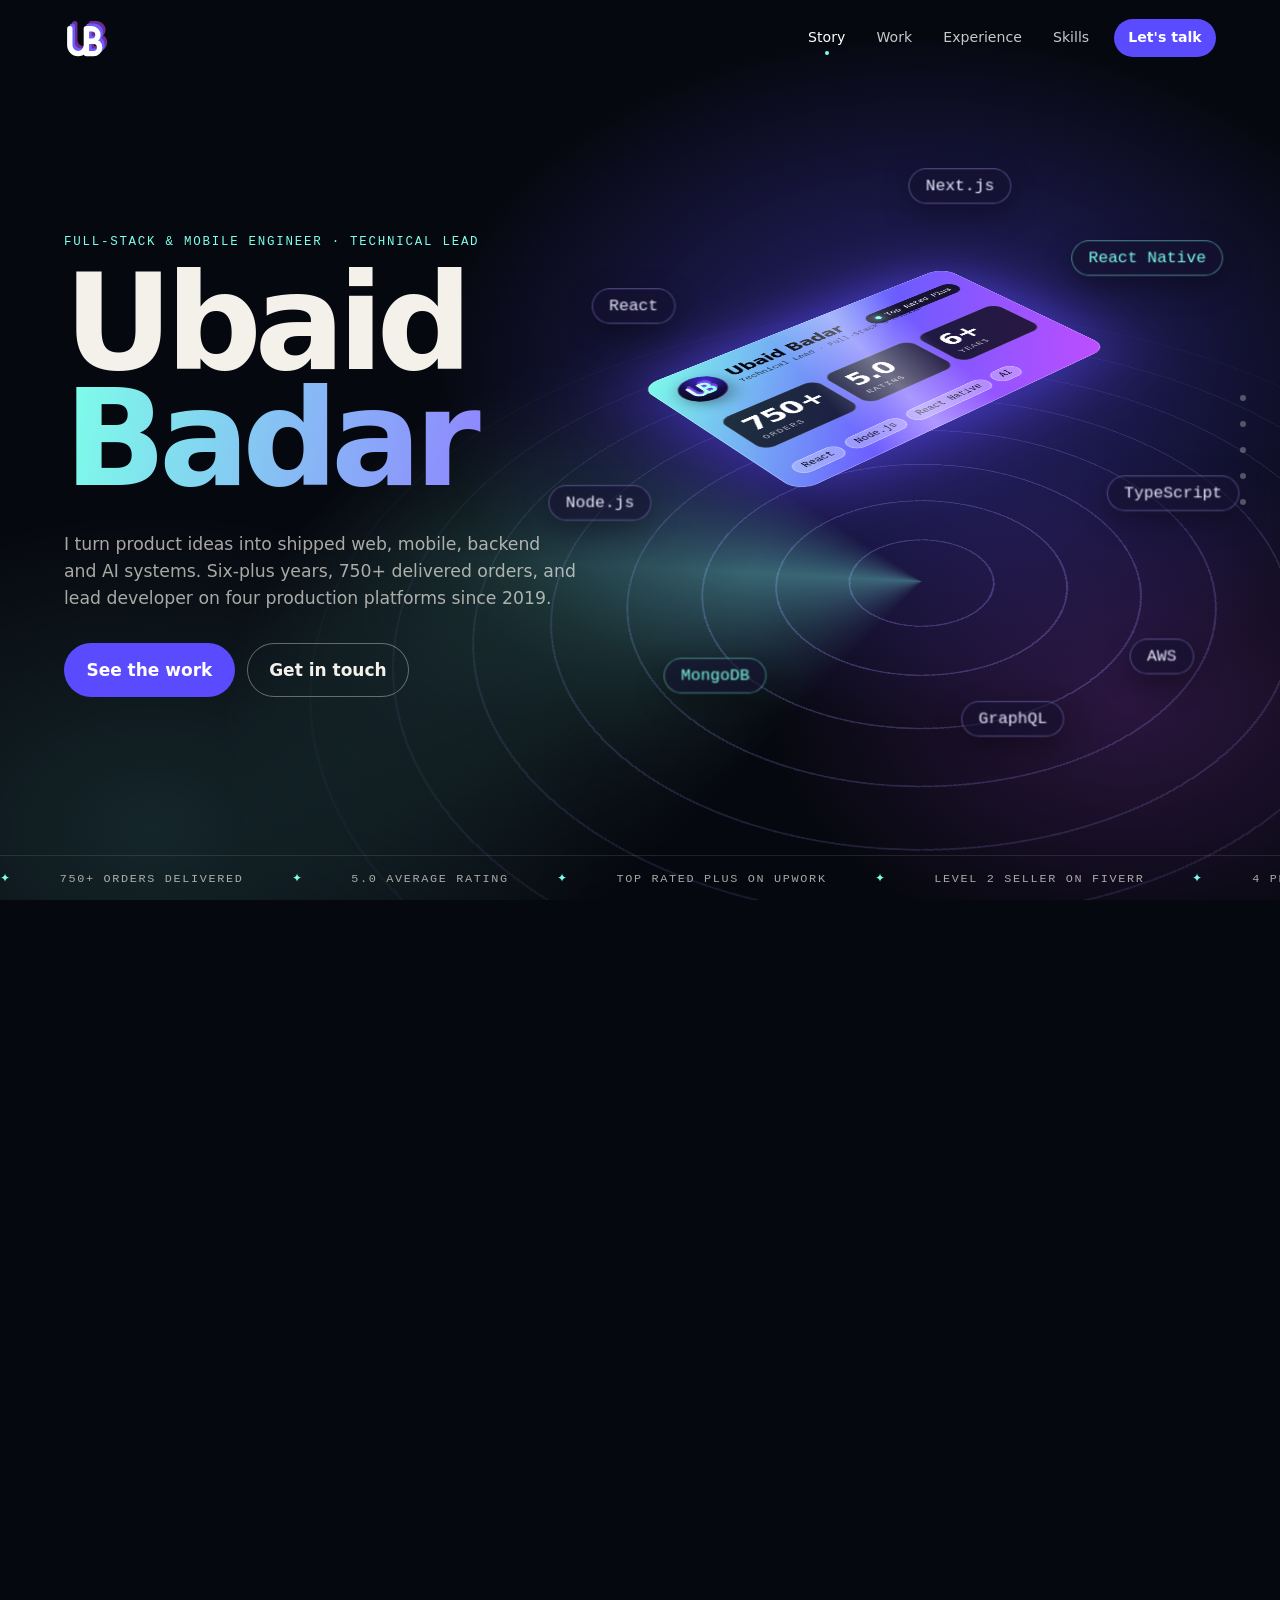
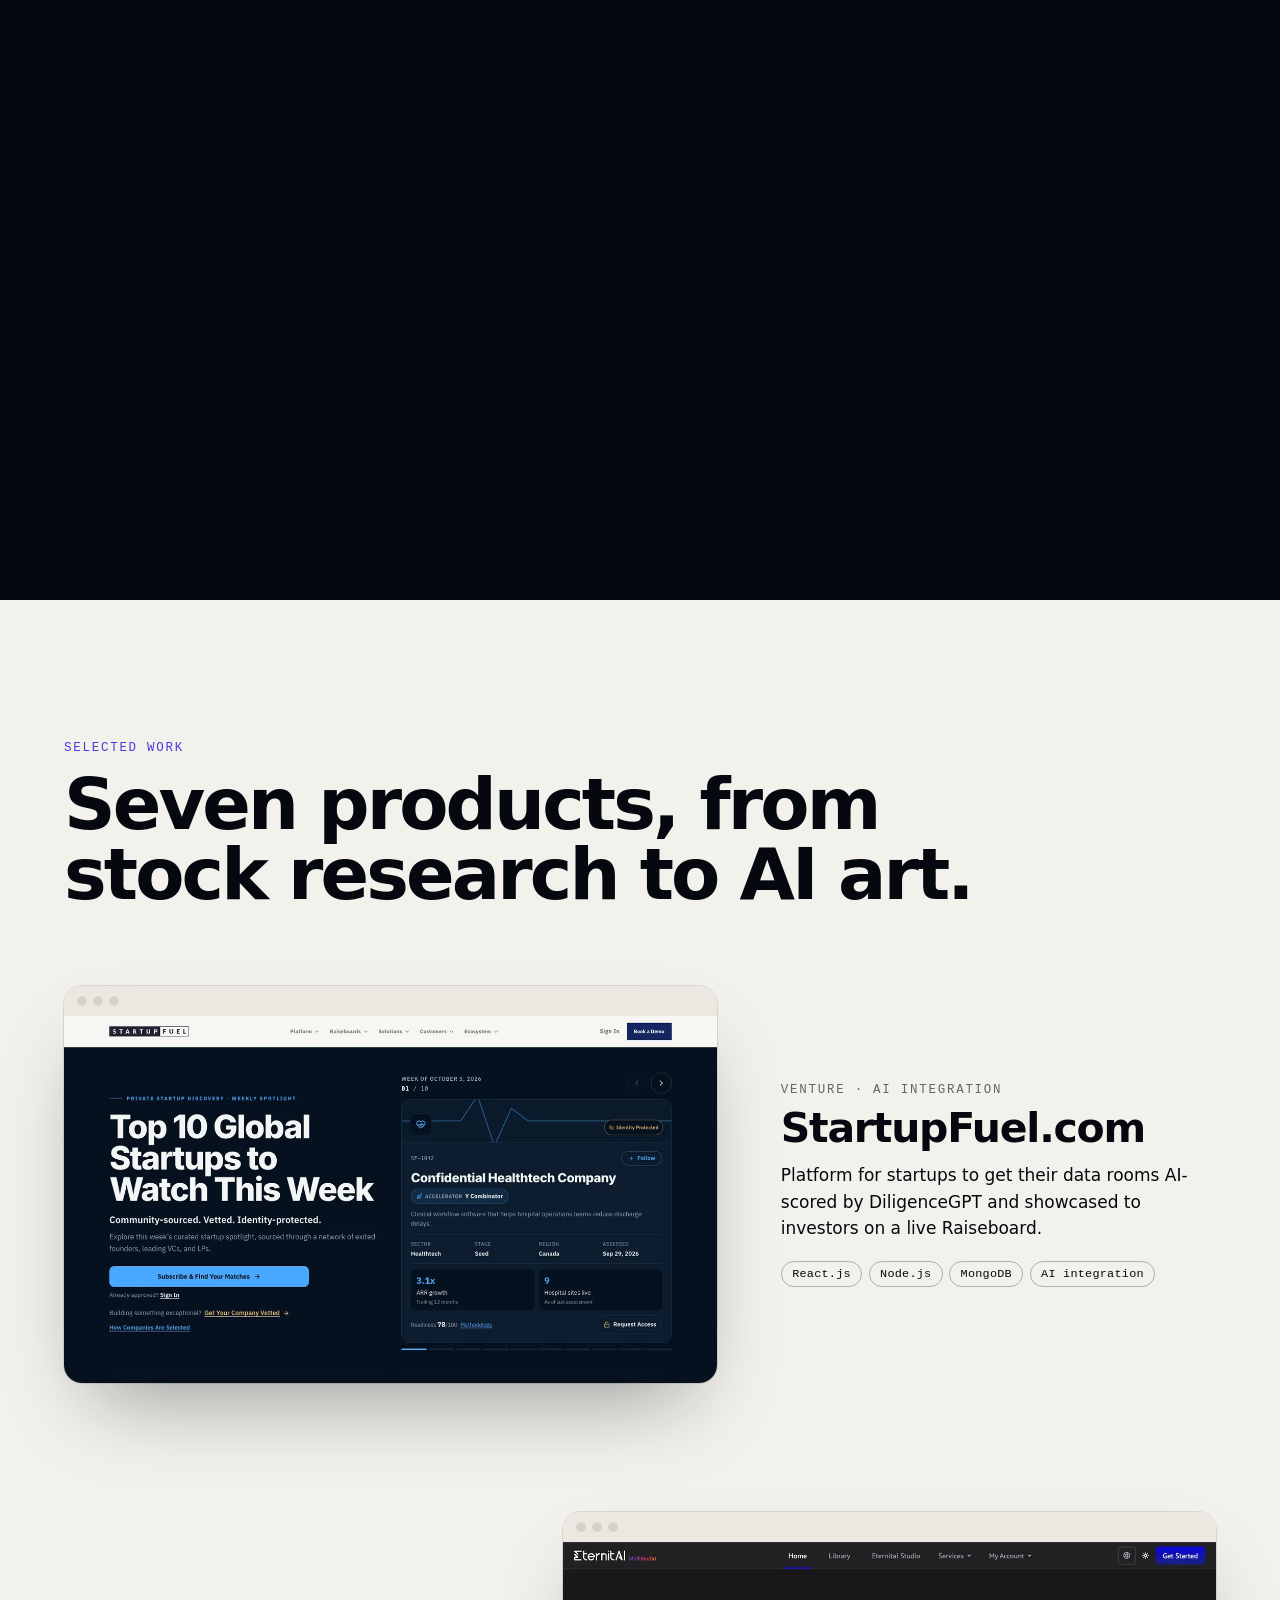
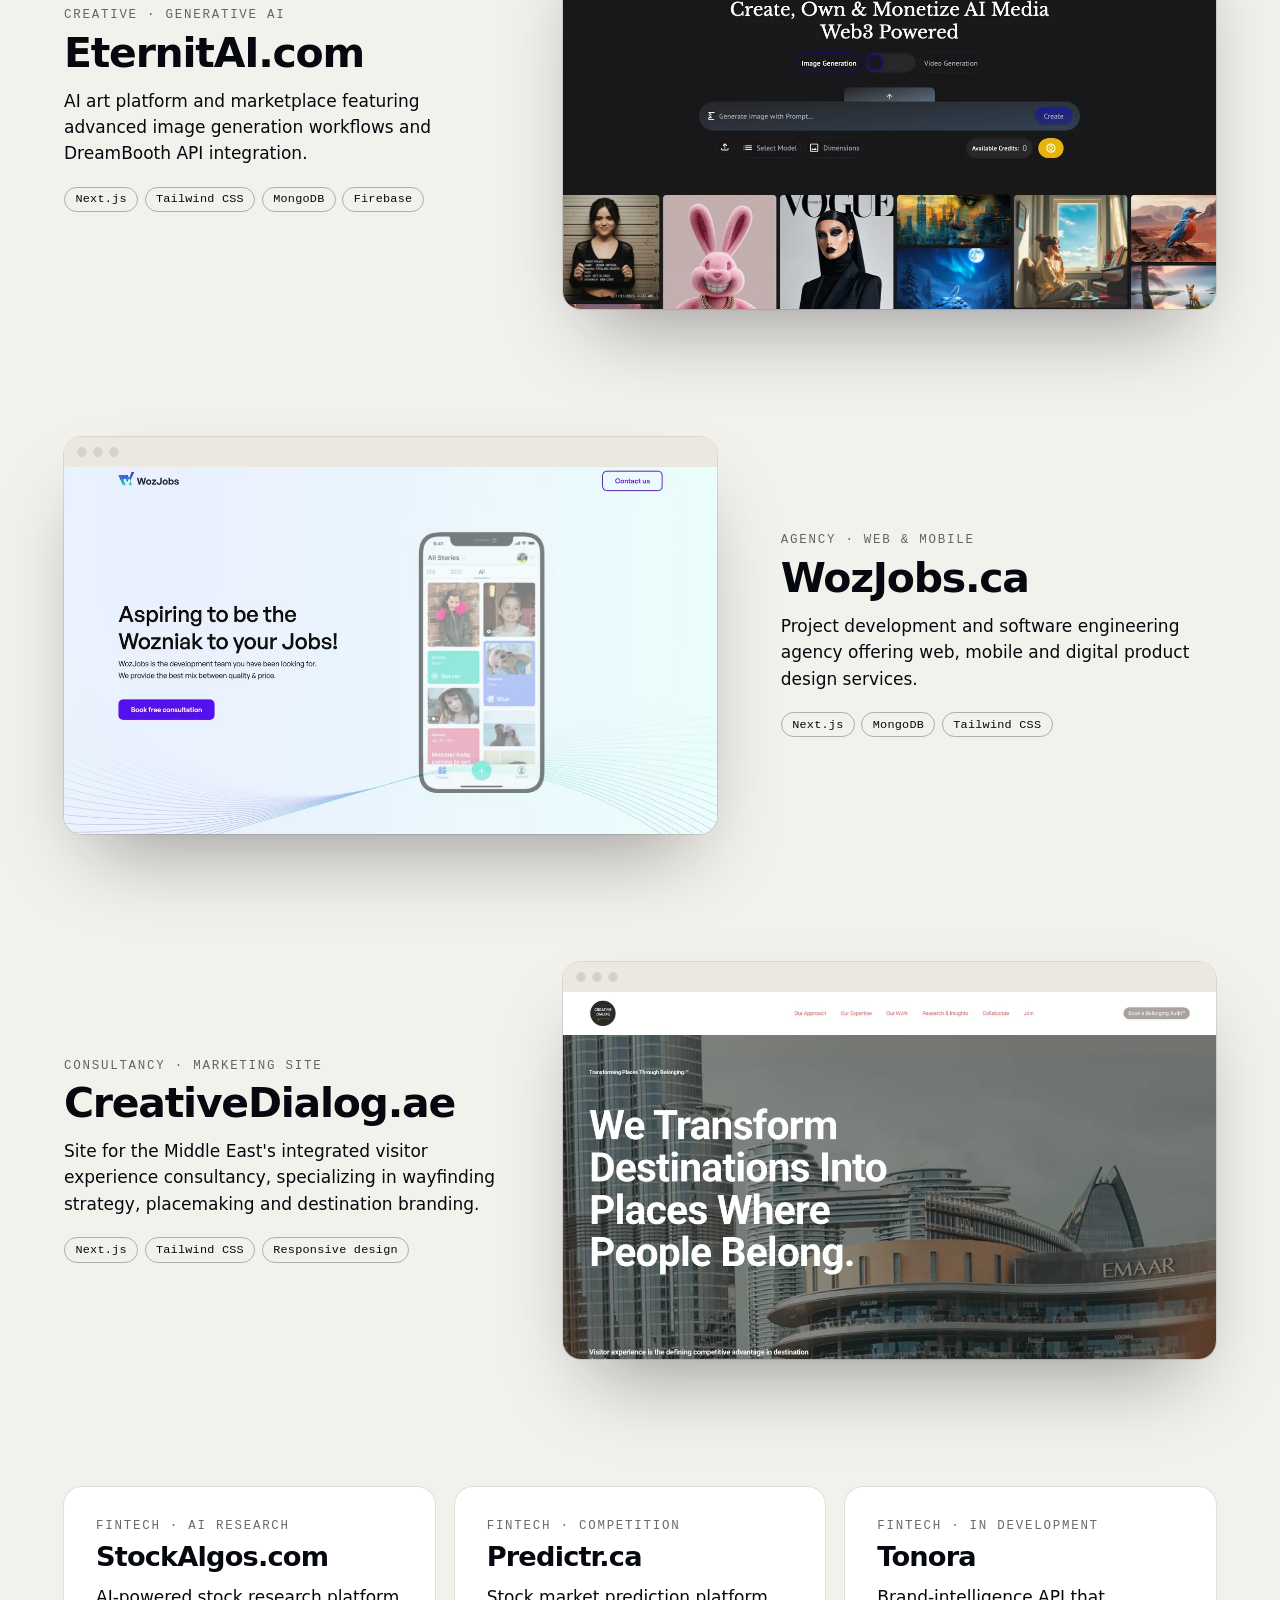
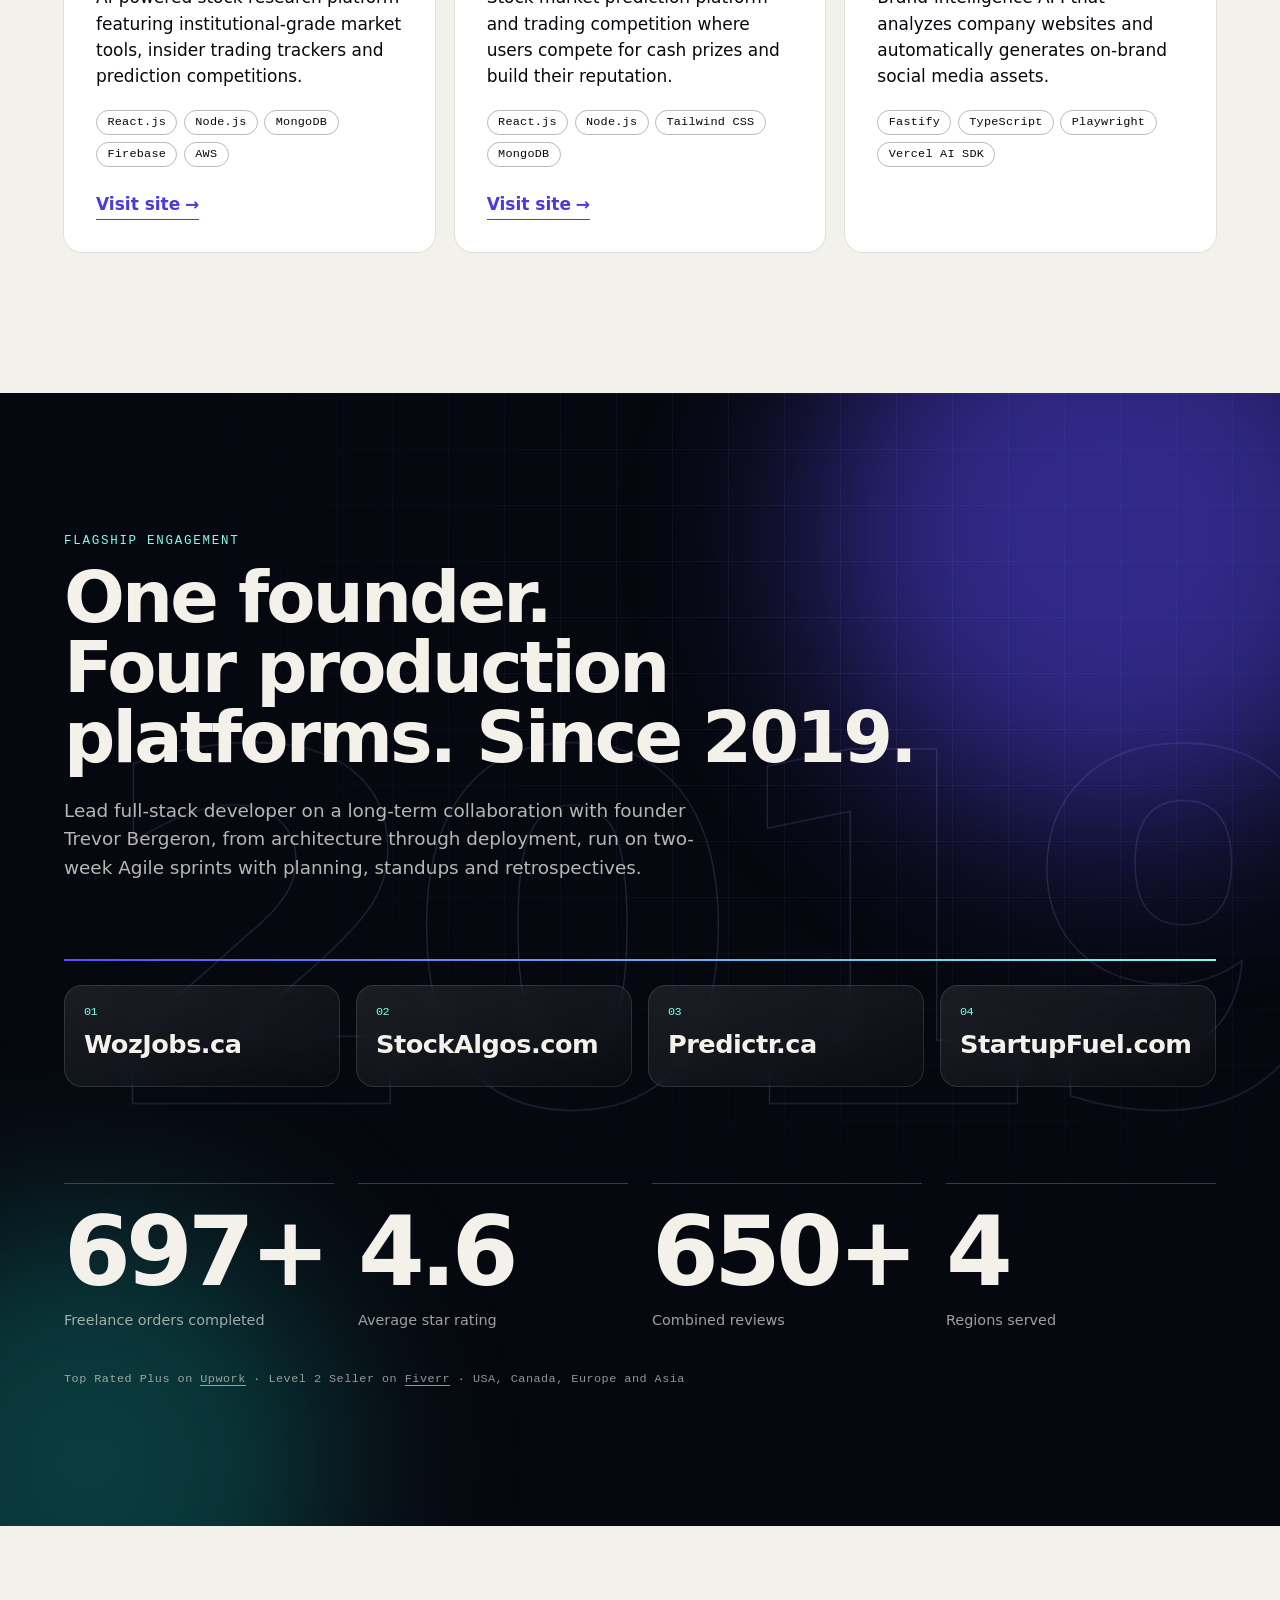
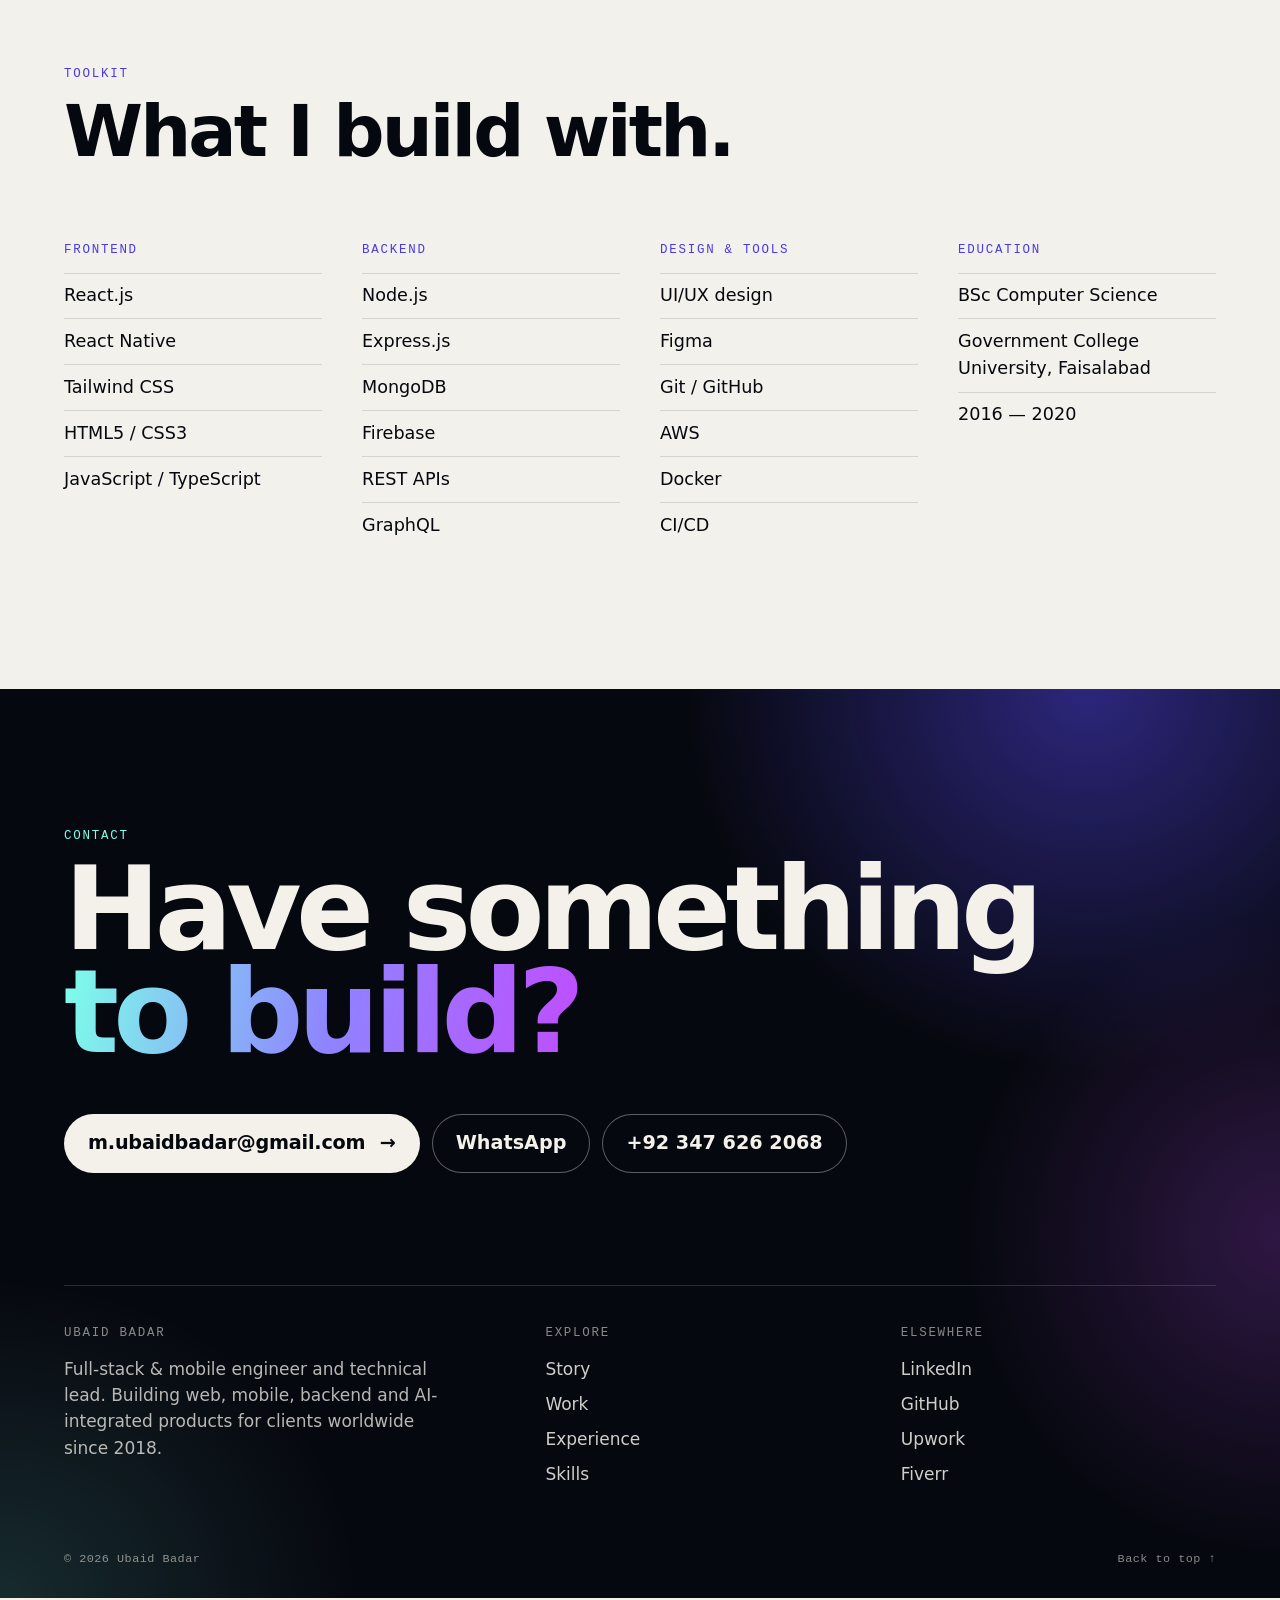
==== commit 25e049e7: "Enhance styles and variables for improved design consistency and responsiveness - Introduced new CSS" ====
--- a/index.html
+++ b/index.html
@@ -156,7 +156,6 @@
             <a class="btn" href="#work">See the work</a>
             <a class="btn btn-ghost" href="#contact">Get in touch</a>
           </p>
-          <p class="scroll-hint" aria-hidden="true">Scroll</p>
         </div>
 
         <!-- Decorative repeat of facts stated in chapter 01 and the experience section. -->
--- a/styles.css
+++ b/styles.css
@@ -6,14 +6,32 @@
   --accent-ink: #4a3ae0; /* accent as text on paper */
   --accent-2: #7dffe9;
   --pink: #c04dff;
-  --cyan: #6fd6ff;
-  --gutter: clamp(1.25rem, 5vw, 5rem);
+  --cyan: #6fd6ff; /* blueprint chapter only */
+  --cream: #f4f1ea; /* text on dark surfaces */
+  --accent-hover: #7466ff;
+  --grad: linear-gradient(100deg, var(--accent-2), #8f83ff 52%, var(--pink));
+
+  /* Page gutter; beyond 90rem the content column stops growing. */
+  --gutter: max(clamp(1.25rem, 5vw, 5rem), calc((100vw - 90rem) / 2));
+  --section: clamp(6rem, 11vw, 10rem); /* block padding of every full section */
+
+  /* Radius scale. The 3D scene keeps its own px radii: it is a fixed design box scaled as a whole. */
+  --r-sm: 8px;
+  --r-lg: 18px;
+  --r-pill: 999px;
+
+  /* Mono label scale */
+  --label: .78rem;  /* section / card eyebrows */
+  --micro: .74rem;  /* tags, captions, fine print */
+  --track: .14em;
+
+  --ease: cubic-bezier(.2,.8,.2,1);
   --sans: "SF Pro Display", -apple-system, BlinkMacSystemFont, "Segoe UI", Inter, Roboto, system-ui, sans-serif;
   --mono: ui-monospace, "SF Mono", Menlo, Consolas, monospace;
 }
 
 *, *::before, *::after { box-sizing: border-box; }
-html { -webkit-text-size-adjust: 100%; scroll-padding-top: 0; }
+html { -webkit-text-size-adjust: 100%; }
 body {
   margin: 0;
   font-family: var(--sans);
@@ -27,42 +45,42 @@
 ul, ol { padding: 0; list-style: none; }
 img { display: block; max-width: 100%; height: auto; }
 a { color: inherit; }
-:focus-visible { outline: 2px solid var(--accent); outline-offset: 3px; border-radius: 4px; }
+:focus-visible { outline: 2px solid var(--focus, var(--accent)); outline-offset: 3px; border-radius: 4px; }
+/* Dark surfaces: mint labels and focus rings, cream text. */
+.story, .engage, .contact { --label-color: var(--accent-2); --focus: var(--accent-2); color: var(--cream); }
 
 .skip {
   position: fixed; left: 1rem; top: -4rem; z-index: 100;
-  padding: .6rem 1rem; background: var(--paper); color: var(--ink); border-radius: 8px;
+  padding: .6rem 1rem; background: var(--paper); color: var(--ink); border-radius: var(--r-sm);
 }
 .skip:focus { top: 1rem; }
 
-.num {
-  font-family: var(--mono); font-size: .78rem; letter-spacing: .14em; text-transform: uppercase;
-  color: var(--accent-ink);
-}
+.num, .eyebrow, .proj-kind, .skill-grid h3, .foot-grid h3 {
+  font: var(--label) var(--mono); letter-spacing: var(--track); text-transform: uppercase;
+}
+.num, .eyebrow { color: var(--label-color, var(--accent-ink)); }
 .tags { display: flex; flex-wrap: wrap; gap: .4rem; margin-top: 1.25rem; }
 .tags li {
-  font-family: var(--mono); font-size: .74rem; letter-spacing: .02em;
-  padding: .3rem .65rem; border: 1px solid color-mix(in srgb, currentColor 28%, transparent); border-radius: 99px;
+  font: var(--micro) var(--mono); letter-spacing: .02em;
+  padding: .3rem .65rem; border: 1px solid color-mix(in srgb, currentColor 28%, transparent); border-radius: var(--r-pill);
 }
 .btn {
-  display: inline-block; padding: .85rem 1.4rem; border-radius: 99px;
+  display: inline-block; padding: .85rem 1.4rem; border-radius: var(--r-pill);
   background: var(--accent); color: #fff; font-weight: 600; text-decoration: none;
-  transition: transform .2s, background .2s;
-}
-.btn:hover { transform: translateY(-2px); background: #7466ff; }
+  transition: transform .25s var(--ease), background .25s, box-shadow .25s;
+}
+.btn:hover { transform: translateY(-2px); background: var(--accent-hover); }
 .btn-ghost { background: transparent; color: inherit; box-shadow: inset 0 0 0 1px rgba(255,255,255,.35); }
 .btn-ghost:hover { background: rgba(255,255,255,.1); }
-.btn-ink { background: var(--ink); }
-.btn-ink:hover { background: #1b2030; }
 
 /* ---------- Nav ---------- */
 /* Transparent over the hero; condenses into a floating glass pill once you scroll. */
 .nav {
   position: fixed; top: 0; left: 0; right: 0; z-index: 50;
   display: flex; align-items: center; justify-content: space-between;
-  padding: 1.1rem var(--gutter); color: #fff; border-radius: 99px;
-  transition: top .5s cubic-bezier(.2,.8,.2,1), left .5s cubic-bezier(.2,.8,.2,1), right .5s cubic-bezier(.2,.8,.2,1),
-    padding .5s cubic-bezier(.2,.8,.2,1), background .4s, box-shadow .4s, color .4s;
+  padding: 1.1rem var(--gutter); color: #fff; border-radius: var(--r-pill);
+  transition: top .5s var(--ease), left .5s var(--ease), right .5s var(--ease),
+    padding .5s var(--ease), background .4s, box-shadow .4s, color .4s;
 }
 .nav.is-stuck {
   top: .75rem; left: max(.75rem, calc(50% - 25rem)); right: max(.75rem, calc(50% - 25rem));
@@ -71,7 +89,8 @@
   box-shadow: inset 0 0 0 1px rgba(255,255,255,.2), 0 14px 40px rgba(0,0,0,.25);
 }
 /* Text follows the section behind the header: white over dark sections, ink over light ones. */
-.nav.on-light { color: var(--ink); }
+.nav { --focus: var(--accent-2); }
+.nav.on-light { color: var(--ink); --focus: var(--accent); }
 .nav.on-light.is-stuck { box-shadow: inset 0 0 0 1px rgba(6,8,15,.14), 0 14px 40px rgba(6,8,15,.1); }
 .nav.on-light nav a:not(.nav-cta) { color: rgba(6,8,15,.8); }
 .nav.on-light nav a:not(.nav-cta):hover { color: var(--ink); background: rgba(6,8,15,.08); }
@@ -95,32 +114,31 @@
   .nav.is-stuck .nav-mark::before { animation: ring linear both; animation-timeline: scroll(root); }
 }
 .nav-mark {
-  font-weight: 800; letter-spacing: -.04em; font-size: 1.25rem; text-decoration: none;
-  transition: transform .35s cubic-bezier(.2,.8,.2,1), color .3s;
+  transition: transform .35s var(--ease), color .3s;
 }
 .nav-mark:hover { transform: rotate(-8deg) scale(1.15); color: var(--accent-2); }
-.nav-mark svg { display: block; width: 2.9rem; height: auto; fill: none; stroke-width: 6.5; stroke-linecap: round; stroke-linejoin: round; transition: width .5s cubic-bezier(.2,.8,.2,1); }
+.nav-mark svg { display: block; width: 2.9rem; height: auto; fill: none; stroke-width: 6.5; stroke-linecap: round; stroke-linejoin: round; transition: width .5s var(--ease); }
 .nav.is-stuck .nav-mark svg { width: 1.65rem; }
 .nav nav { display: flex; align-items: center; gap: .15rem; }
 .nav nav a {
-  position: relative; padding: .5rem .9rem; border-radius: 99px; font-size: .88rem; text-decoration: none;
+  position: relative; padding: .5rem .9rem; border-radius: var(--r-pill); font-size: .88rem; text-decoration: none;
   color: rgba(255,255,255,.78); transition: color .25s, background .25s, transform .25s;
 }
 .nav nav a:not(.nav-cta)::after { /* dot that grows in on hover / marks the current section */
   content: ""; position: absolute; left: 50%; bottom: .12rem; width: 4px; height: 4px; margin-left: -2px; border-radius: 50%;
-  background: var(--accent-2); transform: scale(0); transition: transform .3s cubic-bezier(.2,.8,.2,1);
+  background: var(--accent-2); transform: scale(0); transition: transform .3s var(--ease);
 }
 .nav nav a:hover { color: #fff; background: rgba(255,255,255,.12); }
 .nav nav a:hover::after, .nav nav a[aria-current]::after { transform: scale(1); }
 .nav nav a[aria-current] { color: #fff; }
 .nav nav .nav-cta { margin-left: .5rem; background: var(--accent); color: #fff; font-weight: 600; }
-.nav nav .nav-cta:hover { background: #7466ff; transform: translateY(-1px); box-shadow: 0 8px 24px rgba(108,92,255,.55); }
+.nav nav .nav-cta:hover { background: var(--accent-hover); transform: translateY(-1px); box-shadow: 0 8px 24px rgba(91,75,255,.55); }
 .nav-sentinel { position: absolute; top: 0; left: 0; width: 1px; height: 45vh; pointer-events: none; }
 
 /* ---------- Story: static baseline (no JS / reduced motion) ---------- */
 .story {
-  --fg: #f4f1ea; --muted: rgba(244,241,234,.68);
-  position: relative; background: var(--ink); color: var(--fg);
+  --fg: var(--cream); --muted: rgba(244,241,234,.68);
+  position: relative; background: var(--ink);
 }
 .stage { position: relative; min-height: 100svh; overflow: hidden; display: flex; }
 .bgs, .bg { position: absolute; inset: 0; }
@@ -149,7 +167,6 @@
   position: relative; z-index: 2; align-self: center;
   width: 100%; padding: 6rem var(--gutter) 4rem;
 }
-.eyebrow { font-family: var(--mono); font-size: .8rem; letter-spacing: .14em; text-transform: uppercase; color: var(--accent-2); }
 .hero h1 {
   margin: 1rem 0 1.5rem;
   font-size: clamp(3.6rem, 10.5vw, 10.5rem); line-height: .86; letter-spacing: -.055em; font-weight: 800;
@@ -157,14 +174,12 @@
 .hero h1 span { display: block; transform-origin: left center; }
 .hero-lede { max-width: 34rem; font-size: clamp(1.02rem, 1.35vw, 1.25rem); color: var(--muted); }
 .hero-cta { display: flex; flex-wrap: wrap; gap: .75rem; margin-top: 2rem; }
-.scroll-hint { display: none; }
 .rail { display: none; }
 
 .step { padding: 3.5rem var(--gutter); }
 .step-in { max-width: 31rem; }
 .step h2 { margin: .9rem 0 1rem; font-size: clamp(2rem, 4.2vw, 3.6rem); line-height: 1; letter-spacing: -.035em; }
 .step p { color: var(--muted); }
-.step .num { color: var(--accent-2); }
 .step .btn { margin-top: 1.5rem; }
 .facts { display: flex; gap: 2rem; margin-top: 1.75rem; font-family: var(--mono); font-size: .78rem; text-transform: uppercase; letter-spacing: .08em; color: var(--muted); }
 .facts b { display: block; font-family: var(--sans); font-size: 2.2rem; letter-spacing: -.03em; color: var(--fg); }
@@ -176,20 +191,10 @@
 .motion .step { min-height: 100svh; display: flex; align-items: center; padding-block: 0; }
 .motion .step-in { pointer-events: auto; will-change: opacity; max-width: min(31rem, 38vw); }
 
-.motion .hero { position: absolute; inset: 0; display: flex; flex-direction: column; justify-content: center; max-width: 60rem; will-change: opacity; }
+.motion .hero { position: absolute; inset: 0; align-self: stretch; display: flex; flex-direction: column; justify-content: center; max-width: 60rem; will-change: opacity; }
 .motion .hero-lede { max-width: min(34rem, 40vw); }
 .motion .hero.is-gone { visibility: hidden; }
 .motion .hero h1 span { will-change: transform; }
-.motion .scroll-hint {
-  display: block; position: absolute; left: var(--gutter); bottom: 2rem;
-  font-family: var(--mono); font-size: .7rem; letter-spacing: .2em; text-transform: uppercase; color: var(--muted);
-}
-.motion .scroll-hint::after {
-  content: ""; display: inline-block; width: 3rem; height: 1px; margin-left: .8rem; vertical-align: middle;
-  background: currentColor; transform-origin: left; animation: hint 2s ease-in-out infinite;
-}
-@keyframes hint { 0%, 100% { transform: scaleX(.3); } 50% { transform: scaleX(1); } }
-
 .motion .rail {
   display: flex; flex-direction: column; gap: .35rem;
   position: absolute; right: calc(var(--gutter) / 2.4); top: 50%; z-index: 4; transform: translateY(-50%);
@@ -227,10 +232,9 @@
 }
 .f-top {
   background: linear-gradient(135deg, var(--accent-2), #6c5cff 52%, var(--pink));
-  box-shadow: inset 0 0 0 1px rgba(255,255,255,.35), 0 0 110px rgba(108,92,255,.75);
-  align-items: flex-start; justify-content: flex-end; color: var(--ink);
-}
-.f-top { padding: 20px; justify-content: space-between; align-items: stretch; }
+  box-shadow: inset 0 0 0 1px rgba(255,255,255,.35), 0 0 110px rgba(91,75,255,.75);
+  padding: 20px; justify-content: space-between; color: var(--ink);
+}
 .f-top::after { /* slow light sweep across the card */
   content: ""; position: absolute; inset: -20% -60%; pointer-events: none;
   background: linear-gradient(105deg, transparent 42%, rgba(255,255,255,.38) 50%, transparent 58%);
@@ -239,16 +243,14 @@
 @keyframes shine { 0%, 55% { transform: translateX(-60%); } 100% { transform: translateX(60%); } }
 .id-head { display: flex; align-items: center; gap: 12px; }
 .id-mark {
-  flex: none; display: grid; place-items: center; width: 52px; height: 52px; border-radius: 14px;
-  background: var(--ink); color: var(--accent-2); font-size: 24px; font-weight: 850; letter-spacing: -.06em;
-}
-.id-mark { background: none; box-shadow: 0 8px 20px rgba(6,8,15,.35); }
+  flex: none; width: 52px; height: 52px; border-radius: 50%; box-shadow: 0 8px 20px rgba(6,8,15,.35);
+}
 .id-mark img { width: 100%; height: 100%; border-radius: inherit; }
 .id-head p { display: flex; flex-direction: column; min-width: 0; }
 .face .id-head b { font-size: 23px; letter-spacing: -.03em; }
 .face .id-head i { margin-top: 3px; font-size: 11.5px; opacity: .75; white-space: nowrap; }
 .id-badge {
-  margin-left: auto; flex: none; padding: 6px 11px; border-radius: 99px; background: rgba(6,8,15,.85); color: #fff;
+  margin-left: auto; flex: none; padding: 6px 11px; border-radius: var(--r-pill); background: rgba(6,8,15,.85); color: #fff;
   font: 11.5px var(--mono); white-space: nowrap;
 }
 .id-badge::before { content: ""; display: inline-block; width: 7px; height: 7px; margin-right: 7px; border-radius: 50%; background: var(--accent-2); box-shadow: 0 0 10px var(--accent-2); }
@@ -260,7 +262,7 @@
 .face .id-stats b { font-size: 34px; letter-spacing: -.04em; }
 .face .id-stats i { margin-top: 4px; font-size: 11.5px; text-transform: uppercase; letter-spacing: .12em; opacity: .65; }
 .id-foot { display: flex; gap: 7px; }
-.id-foot span { padding: 5px 11px; border-radius: 99px; background: rgba(255,255,255,.32); font: 12px var(--mono); box-shadow: inset 0 0 0 1px rgba(255,255,255,.4); }
+.id-foot span { padding: 5px 11px; border-radius: var(--r-pill); background: rgba(255,255,255,.32); font: 12px var(--mono); box-shadow: inset 0 0 0 1px rgba(255,255,255,.4); }
 .f-solid .edge { color: #fff; font: 15px var(--mono); letter-spacing: .04em; white-space: nowrap; margin: 0 -8px -12px; }
 .face .edge b { font: inherit; opacity: .55; margin-right: 6px; }
 .face .edge i { display: inline; font: inherit; margin: 0 0 0 10px; opacity: .6; }
@@ -281,26 +283,26 @@
 .b-back { background: linear-gradient(140deg, #2b3350, #0d101c); }
 .b-ai   { background: linear-gradient(140deg, #21c7b3, #0a6a72); }
 
-.f-shot { padding: 0; background: #0b0e22; box-shadow: 0 0 0 1px rgba(255,255,255,.16), 0 30px 70px rgba(0,0,0,.55), 0 0 60px rgba(108,92,255,.25); }
+.f-shot { padding: 0; background: #0b0e22; box-shadow: 0 0 0 1px rgba(255,255,255,.16), 0 30px 70px rgba(0,0,0,.55), 0 0 60px rgba(91,75,255,.25); }
 .f-shot img { width: 100%; height: 100%; object-fit: cover; object-position: top; }
 .f-shot span {
-  position: absolute; left: 12px; bottom: 12px; padding: 5px 12px; border-radius: 99px;
+  position: absolute; left: 12px; bottom: 12px; padding: 5px 12px; border-radius: var(--r-pill);
   background: var(--ink); color: #fff; font: 14px var(--mono);
 }
 
 .links { position: absolute; inset: 0; width: 100%; height: 100%; overflow: visible; fill: none; opacity: 0; }
 .link-set path { stroke: rgba(255,255,255,.28); stroke-width: 2; stroke-dasharray: 1; stroke-dashoffset: 1; }
-.flow-set path { stroke: #7dffe9; stroke-width: 4; stroke-linecap: round; stroke-dasharray: .03 .17; }
+.flow-set path { stroke: var(--accent-2); stroke-width: 4; stroke-linecap: round; stroke-dasharray: .03 .17; }
 .hub {
   position: absolute; left: 50%; top: 50%; width: 128px; height: 128px; margin: -64px 0 0 -64px; border-radius: 50%;
   display: grid; place-items: center; opacity: 0; color: var(--ink);
-  background: radial-gradient(circle at 35% 30%, #fff, #7dffe9 45%, #12a394);
+  background: radial-gradient(circle at 35% 30%, #fff, var(--accent-2) 45%, #12a394);
   box-shadow: 0 0 0 14px rgba(125,255,233,.14), 0 0 90px rgba(125,255,233,.6);
   font: 700 26px var(--mono); will-change: transform, opacity;
 }
 .chip {
-  position: absolute; left: 50%; top: 50%; opacity: 0; padding: 6px 14px; border-radius: 99px;
-  background: rgba(3,21,26,.85); color: #7dffe9; box-shadow: inset 0 0 0 1px rgba(125,255,233,.5);
+  position: absolute; left: 50%; top: 50%; opacity: 0; padding: 6px 14px; border-radius: var(--r-pill);
+  background: rgba(3,21,26,.85); color: var(--accent-2); box-shadow: inset 0 0 0 1px rgba(125,255,233,.5);
   font: 15px var(--mono); will-change: opacity;
 }
 .chip-1 { transform: translate(-50%, -50%) translate(-150px, -112px); }
@@ -310,7 +312,7 @@
 
 
 /* ---------- Hero: layered object, orbiting stack, intro ---------- */
-.hero .h1-b { background: linear-gradient(100deg, var(--accent-2), #8f83ff 50%, var(--pink)); -webkit-background-clip: text; background-clip: text; color: transparent; padding-bottom: .08em; }
+.hero .h1-b { background: var(--grad); -webkit-background-clip: text; background-clip: text; color: transparent; padding-bottom: .08em; }
 .slab[data-i="0"] .f-solid { background: linear-gradient(135deg, #0f5c66, #06262e); box-shadow: inset 0 0 0 1.5px rgba(125,255,233,.7), 0 40px 90px rgba(0,0,0,.6), 0 0 50px rgba(125,255,233,.25); }
 .slab[data-i="1"] .f-solid { background: linear-gradient(135deg, #24348f, #0b1238); box-shadow: inset 0 0 0 1.5px rgba(110,150,255,.75), 0 0 50px rgba(80,120,255,.3); }
 .slab[data-i="2"] .f-solid { background: linear-gradient(135deg, #5a2bb5, #1c0b45); box-shadow: inset 0 0 0 1.5px rgba(190,140,255,.8), 0 0 50px rgba(160,90,255,.35); }
@@ -328,7 +330,7 @@
   position: absolute; left: 50%; top: 50%; will-change: transform, opacity;
 }
 .orb span {
-  display: block; padding: 9px 18px; border-radius: 99px; white-space: nowrap; transform: translate(-50%, -50%);
+  display: block; padding: 9px 18px; border-radius: var(--r-pill); white-space: nowrap; transform: translate(-50%, -50%);
   font: 17px var(--mono); color: #eceaff;
   background: rgba(20,18,48,.6); box-shadow: inset 0 0 0 1px rgba(170,160,255,.45), 0 10px 30px rgba(0,0,0,.35);
   -webkit-backdrop-filter: blur(8px); backdrop-filter: blur(8px);
@@ -338,13 +340,12 @@
 .motion .ticker {
   display: flex; position: absolute; left: 0; right: 0; bottom: 0; z-index: 2; overflow: hidden;
   padding: .9rem 0; border-top: 1px solid rgba(255,255,255,.1);
-  font: .74rem var(--mono); letter-spacing: .16em; text-transform: uppercase; color: var(--muted); white-space: nowrap;
+  font: var(--micro) var(--mono); letter-spacing: var(--track); text-transform: uppercase; color: var(--muted); white-space: nowrap;
   will-change: opacity;
 }
 .ticker ul { display: flex; flex: none; animation: ticker 40s linear infinite; }
 .ticker li { padding-right: 3rem; }
 .ticker li::before { content: "✦"; margin-right: 3rem; color: var(--accent-2); }
-.motion .scroll-hint { display: none; } /* the ticker and chapter rail carry the cue */
 @keyframes ticker { to { transform: translateX(-100%); } }
 
 /* Idle life + load-in. These use the individual translate/scale properties so they
@@ -354,14 +355,14 @@
 .motion .orb span { animation: drift 6s ease-in-out infinite; }
 .motion .orb:nth-child(2n) span { animation-duration: 7.5s; animation-delay: -2s; }
 .motion .orb:nth-child(3n) span { animation-duration: 9s; animation-delay: -4s; }
-.motion .slab { animation: drop 1.1s cubic-bezier(.2,.9,.2,1) both; }
+.motion .slab { animation: drop 1.1s var(--ease) both; }
 .motion .slab[data-i="1"] { animation-delay: .12s; }
 .motion .slab[data-i="2"] { animation-delay: .24s; }
 .motion .slab[data-i="3"] { animation-delay: .36s; }
 .motion .orbs { animation: fade 1s .9s both; }
-.motion .hero h1 span { animation: rise .9s cubic-bezier(.2,.8,.2,1) both; }
+.motion .hero h1 span { animation: rise .9s var(--ease) both; }
 .motion .hero .h1-b { animation-delay: .1s; }
-.motion .eyebrow, .motion .hero-lede, .motion .hero-cta { animation: rise .9s .25s cubic-bezier(.2,.8,.2,1) both; }
+.motion .eyebrow, .motion .hero-lede, .motion .hero-cta { animation: rise .9s .25s var(--ease) both; }
 .motion .hero-cta { animation-delay: .4s; }
 @keyframes bob { 50% { translate: 0 -16px; } }
 @keyframes sweep { to { rotate: 360deg; } }
@@ -370,20 +371,13 @@
 @keyframes fade { from { opacity: 0; } }
 @keyframes rise { from { translate: 0 70px; opacity: 0; } }
 
+/* Mobile: the visual takes the top of the stage, chapters ride over the bottom */
 @media (max-width: 859px) {
   .motion .orbs { display: none; }
-  .motion .hero { padding-bottom: 6.25rem; }
-  .motion .scroll-hint { display: none; }
-}
-
-/* Mobile: the visual takes the top of the stage, chapters ride over the bottom */
-@media (max-width: 859px) {
-  .motion .hero { justify-content: flex-end; padding-bottom: 5.5rem; }
+  .motion .hero { justify-content: flex-end; padding-bottom: 6.25rem; } /* clears the ticker */
   .motion .hero h1 { font-size: clamp(3.4rem, 19vw, 6rem); }
-  .motion .scroll-hint { bottom: 1.5rem; }
   .motion .step { align-items: flex-end; padding-bottom: 7svh; }
-  .motion .step-in { max-width: none; }
-  .motion .hero-lede { max-width: none; }
+  .motion .step-in, .motion .hero-lede { max-width: 34rem; } /* keeps a readable measure on tablets */
   .motion .step h2 { font-size: clamp(1.8rem, 8vw, 2.6rem); }
   .motion .step p { font-size: .98rem; }
   .motion .rail { right: .1rem; top: 30%; }
@@ -391,13 +385,22 @@
   .facts { gap: 1.4rem; margin-top: 1.1rem; }
   .facts b { font-size: 1.7rem; }
 }
+/* Short phones: tighten the copy so the pinned visual keeps its own space. */
+@media (max-width: 859px) and (max-height: 720px) {
+  .motion .hero h1 { margin: .6rem 0 .9rem; font-size: clamp(2.8rem, 15vw, 4rem); }
+  .motion .hero-lede, .motion .step p { font-size: .92rem; line-height: 1.45; }
+  .motion .hero-cta { margin-top: 1.1rem; }
+  .motion .hero .btn { padding: .7rem 1.15rem; }
+  .motion .step h2 { margin: .6rem 0 .7rem; font-size: clamp(1.6rem, 7vw, 2.2rem); }
+  .motion .step .tags, .facts { margin-top: .9rem; }
+}
 
 /* ---------- Sections after the story ---------- */
 .sec-head { max-width: 60rem; margin-bottom: clamp(2.5rem, 6vw, 5rem); }
 .sec-head h2 { margin-top: .9rem; font-size: clamp(2.2rem, 5.6vw, 5rem); line-height: .98; letter-spacing: -.04em; text-wrap: balance; }
 .sec-lede { max-width: 40rem; margin-top: 1.5rem; font-size: 1.15rem; opacity: .75; }
 
-.work { padding: clamp(5rem, 11vw, 10rem) var(--gutter); }
+.work { padding: var(--section) var(--gutter); }
 .proj {
   display: grid; grid-template-columns: minmax(0, 1.5fr) minmax(0, 1fr); gap: clamp(1.5rem, 5vw, 5rem);
   align-items: center; margin-bottom: clamp(4rem, 10vw, 9rem);
@@ -405,7 +408,7 @@
 .proj:nth-of-type(even) { grid-template-columns: minmax(0, 1fr) minmax(0, 1.5fr); }
 .proj:nth-of-type(even) .frame { order: 2; }
 .frame {
-  display: block; overflow: hidden; border-radius: 18px; background: #fff;
+  display: block; overflow: hidden; border-radius: var(--r-lg); background: #fff;
   box-shadow: 0 0 0 1px rgba(6,8,15,.1), 0 40px 80px -30px rgba(6,8,15,.4);
 }
 .frame::before {
@@ -415,16 +418,13 @@
     radial-gradient(circle at 50px 15px, #d6d2c8 4.5px, transparent 5px), #ebe8e1;
 }
 .frame img { width: 100%; }
-.proj-kind { font-family: var(--mono); font-size: .76rem; letter-spacing: .12em; text-transform: uppercase; opacity: .6; }
+.proj-kind { opacity: .6; }
 .proj h3, .card h3 { margin: .6rem 0 .8rem; font-size: clamp(1.7rem, 3.2vw, 2.8rem); letter-spacing: -.03em; line-height: 1.05; }
 .more { display: grid; grid-template-columns: repeat(auto-fit, minmax(16rem, 1fr)); gap: 1.25rem; }
-.card { padding: 2rem; border-radius: 18px; background: #fff; box-shadow: 0 0 0 1px rgba(6,8,15,.08); display: flex; flex-direction: column; }
+.card { padding: 2rem; border-radius: var(--r-lg); background: #fff; box-shadow: 0 0 0 1px rgba(6,8,15,.08); display: flex; flex-direction: column; }
 .card h3 { font-size: 1.7rem; }
-.card > a { margin-top: auto; padding-top: 1.5rem; font-weight: 600; color: var(--accent-ink); text-underline-offset: 4px; }
-
-.engage { padding: clamp(5rem, 11vw, 10rem) var(--gutter); background: var(--ink); color: #f4f1ea; }
-.engage .num { color: var(--accent-2); }
-.engage { position: relative; overflow: hidden; isolation: isolate; }
+
+.engage { position: relative; overflow: hidden; isolation: isolate; padding: var(--section) var(--gutter); background: var(--ink); }
 .engage-bg { position: absolute; inset: 0; z-index: -1; pointer-events: none; }
 .engage-bg::before { /* blueprint grid, fading out from the top-right */
   content: ""; position: absolute; inset: 0;
@@ -442,30 +442,29 @@
   color: transparent; -webkit-text-stroke: 1.5px rgba(170,165,255,.16); will-change: transform;
 }
 .platforms li {
-  padding: 1.25rem 1.25rem 1.4rem; border-radius: 16px;
+  padding: 1.25rem 1.25rem 1.4rem; border-radius: var(--r-lg); overflow-wrap: anywhere;
   background: linear-gradient(160deg, rgba(255,255,255,.09), rgba(255,255,255,.02));
   box-shadow: inset 0 0 0 1px rgba(255,255,255,.12);
   -webkit-backdrop-filter: blur(10px); backdrop-filter: blur(10px);
 }
-.stats div { border-top-color: rgba(170,165,255,.3); }
 .line { height: 2px; background: rgba(255,255,255,.14); }
 .line span { display: block; height: 100%; background: linear-gradient(90deg, var(--accent), var(--accent-2)); transform-origin: left; }
-.platforms { display: grid; grid-template-columns: repeat(4, 1fr); gap: 1rem; margin: 1.5rem 0 clamp(3rem, 8vw, 6rem); font-size: clamp(1.05rem, 2vw, 1.6rem); font-weight: 650; letter-spacing: -.02em; }
-.platforms span { display: block; font: .75rem var(--mono); color: var(--accent-2); margin-bottom: .4rem; }
-.stats { display: grid; grid-template-columns: repeat(4, 1fr); gap: 1.5rem; }
-.stats div { display: flex; flex-direction: column-reverse; border-top: 1px solid rgba(255,255,255,.16); padding-top: 1.2rem; }
+.platforms { display: grid; grid-template-columns: repeat(4, minmax(0, 1fr)); gap: 1rem; margin: 1.5rem 0 clamp(3rem, 8vw, 6rem); font-size: clamp(1.05rem, 2vw, 1.6rem); font-weight: 650; letter-spacing: -.02em; }
+.platforms span { display: block; font: var(--micro) var(--mono); color: var(--accent-2); margin-bottom: .4rem; }
+.stats { display: grid; grid-template-columns: repeat(4, minmax(0, 1fr)); gap: 1.5rem; }
+.stats div { display: flex; flex-direction: column-reverse; border-top: 1px solid rgba(170,165,255,.3); padding-top: 1.2rem; }
 .stats dd { font-size: clamp(3rem, 7.5vw, 7rem); font-weight: 800; letter-spacing: -.05em; line-height: 1; font-variant-numeric: tabular-nums; }
 .stats dt { margin-top: .6rem; font-size: .9rem; opacity: .65; }
-.fine { margin-top: 2.5rem; font-family: var(--mono); font-size: .76rem; letter-spacing: .04em; opacity: .6; }
-
-.skills { padding: clamp(5rem, 11vw, 10rem) var(--gutter); }
+.fine { margin-top: 2.5rem; font: var(--micro) var(--mono); letter-spacing: .04em; opacity: .6; }
+
+.skills { padding: var(--section) var(--gutter); }
 .skill-grid { display: grid; grid-template-columns: repeat(auto-fit, minmax(13rem, 1fr)); gap: 2.5rem; }
-.skill-grid h3 { font: .78rem var(--mono); letter-spacing: .14em; text-transform: uppercase; color: var(--accent-ink); margin-bottom: 1rem; }
+.skill-grid h3 { color: var(--accent-ink); margin-bottom: 1rem; }
 .skill-grid li { padding: .55rem 0; border-top: 1px solid rgba(6,8,15,.12); font-size: 1.1rem; }
 
 .contact {
   position: relative; overflow: hidden; isolation: isolate;
-  padding: clamp(5rem, 11vw, 10rem) var(--gutter) 2rem; background: var(--ink); color: #f4f1ea;
+  padding: var(--section) var(--gutter) 2rem; background: var(--ink);
 }
 .contact::before {
   content: ""; position: absolute; inset: 0; z-index: -1;
@@ -474,55 +473,58 @@
     radial-gradient(35% 50% at 100% 60%, rgba(192,77,255,.22), transparent 70%),
     radial-gradient(40% 50% at 0% 100%, rgba(125,255,233,.14), transparent 70%);
 }
-.contact .num { color: var(--accent-2); }
-.contact h2 { margin: 1rem 0 2.5rem; font-size: clamp(2.8rem, 9vw, 8.5rem); line-height: .9; letter-spacing: -.05em; transform-origin: left; }
-.grad { display: block; width: fit-content; padding-bottom: .08em; background: linear-gradient(100deg, var(--accent-2), #8f83ff 55%, var(--pink)); -webkit-background-clip: text; background-clip: text; color: transparent; }
+.contact h2 { margin: .9rem 0 2.5rem; font-size: clamp(2.8rem, 9vw, 8.5rem); line-height: .9; letter-spacing: -.05em; transform-origin: left; }
+.grad { display: block; width: fit-content; padding-bottom: .08em; background: var(--grad); -webkit-background-clip: text; background-clip: text; color: transparent; }
 .mail {
   display: inline-flex; align-items: center; gap: .9rem; max-width: 100%;
-  padding: 1.1rem 1.6rem; border-radius: 99px; background: #f4f1ea; color: var(--ink);
-  font-size: clamp(1rem, 2.2vw, 1.5rem); font-weight: 650; letter-spacing: -.01em; text-decoration: none;
-  overflow-wrap: anywhere; transition: transform .25s, box-shadow .25s;
+  border-radius: var(--r-pill); background: var(--cream); color: var(--ink);
+  font-weight: 650; letter-spacing: -.01em; text-decoration: none;
+  overflow-wrap: anywhere; transition: transform .25s var(--ease), box-shadow .25s;
 }
 .mail::after { content: "→"; transition: transform .25s; }
-.mail:hover { transform: translateY(-3px); box-shadow: 0 18px 50px rgba(108,92,255,.55); }
+.mail:hover { transform: translateY(-2px); box-shadow: 0 18px 50px rgba(91,75,255,.55); }
 .mail:hover::after { transform: translateX(6px); }
 .reach { display: flex; flex-wrap: wrap; align-items: center; gap: .75rem; }
-.reach .btn { padding: 1.1rem 1.5rem; font-size: clamp(.95rem, 1.6vw, 1.15rem); }
+/* The three contact actions share one size so the row sits on a single height. */
+.reach > * { padding: 1.05rem 1.5rem; font-size: clamp(1rem, 1.6vw, 1.2rem); line-height: 1.3; }
 .foot-grid {
   display: grid; grid-template-columns: 1.4fr 1fr 1fr; gap: 2.5rem;
   margin-top: clamp(4rem, 9vw, 7rem); padding-top: 2.5rem; border-top: 1px solid rgba(255,255,255,.14);
 }
-.foot-grid h3 { font: .74rem var(--mono); letter-spacing: .14em; text-transform: uppercase; opacity: .55; margin-bottom: 1rem; }
+.foot-grid h3 { opacity: .55; margin-bottom: 1rem; }
 .foot-grid p { max-width: 24rem; opacity: .75; }
 .foot-grid li { margin-bottom: .55rem; }
 .foot-grid a { text-decoration: none; opacity: .85; background: linear-gradient(currentColor, currentColor) 0 100% / 0 1px no-repeat; transition: background-size .3s, opacity .3s; }
 .foot-grid a:hover { opacity: 1; background-size: 100% 1px; }
-.foot-bar { display: flex; flex-wrap: wrap; justify-content: space-between; gap: 1rem; margin-top: 3.5rem; font: .74rem var(--mono); letter-spacing: .04em; opacity: .55; }
+.foot-bar { display: flex; flex-wrap: wrap; justify-content: space-between; gap: 1rem; margin-top: 3.5rem; font: var(--micro) var(--mono); letter-spacing: .04em; opacity: .55; }
 .foot-bar a { text-decoration: none; }
-.foot-bar a:hover { text-decoration: underline; }
-.contact :focus-visible { outline-color: var(--accent-2); }
 
 @media (max-width: 859px) {
   .proj, .proj:nth-of-type(even) { grid-template-columns: 1fr; }
   .proj:nth-of-type(even) .frame { order: 0; }
-  .platforms, .stats { grid-template-columns: repeat(2, 1fr); }
+  .platforms, .stats { grid-template-columns: repeat(2, minmax(0, 1fr)); }
+  .platforms { font-size: clamp(.92rem, 3.6vw, 1.3rem); }
+  .platforms li { padding-inline: 1rem; }
   .foot-grid { grid-template-columns: 1fr 1fr; }
   .foot-grid > :first-child { grid-column: 1 / -1; }
 }
+@media (max-width: 359px) {
+  .platforms { grid-template-columns: 1fr; }
+}
 
 /* ---------- Hover states ---------- */
 /* Hovers use the individual translate/scale properties so they stack with scroll-driven transforms. */
-.frame { position: relative; transition: translate .4s cubic-bezier(.2,.8,.2,1), box-shadow .4s; }
-.frame img { transition: scale .6s cubic-bezier(.2,.8,.2,1); }
+.frame { position: relative; transition: translate .4s var(--ease), box-shadow .4s; }
+.frame img { transition: scale .6s var(--ease); }
 .frame::after {
-  content: "Visit live site ↗"; position: absolute; right: 1rem; bottom: 1rem; padding: .6rem 1rem; border-radius: 99px;
-  background: var(--ink); color: #fff; font: .78rem var(--mono); opacity: 0; translate: 0 .6rem; transition: opacity .3s, translate .3s;
-}
-.card { transition: translate .35s cubic-bezier(.2,.8,.2,1), box-shadow .35s; }
+  content: "Visit live site ↗"; position: absolute; right: 1rem; bottom: 1rem; padding: .6rem 1rem; border-radius: var(--r-pill);
+  background: var(--ink); color: #fff; font: var(--micro) var(--mono); opacity: 0; translate: 0 .6rem; transition: opacity .3s, translate .3s;
+}
+.card { transition: translate .35s var(--ease), box-shadow .35s; }
 .card > a, .fine a { text-decoration: none; background: linear-gradient(currentColor, currentColor) 0 100% / 100% 1px no-repeat; transition: background-size .3s, color .3s; }
-.card > a { align-self: flex-start; margin-top: auto; padding: 1.5rem 0 .15rem; }
+.card > a { align-self: flex-start; margin-top: auto; padding: 1.5rem 0 .15rem; font-weight: 600; color: var(--accent-ink); }
 .card > a::after { content: " →"; display: inline-block; margin-left: .3rem; transition: translate .3s; }
-.platforms li { transition: translate .35s cubic-bezier(.2,.8,.2,1), box-shadow .35s; }
+.platforms li { transition: translate .35s var(--ease), box-shadow .35s; }
 .skill-grid li { transition: padding-left .3s, color .3s; }
 .tags li { transition: background .25s, color .25s, border-color .25s; }
 .rail a::before { transition: transform .3s, opacity .3s, background .3s; }
@@ -538,7 +540,7 @@
   .skill-grid li:hover { padding-left: .6rem; color: var(--accent-ink); }
   .tags li:hover { background: color-mix(in srgb, currentColor 14%, transparent); border-color: currentColor; }
   .rail a:hover::before { opacity: 1; transform: scale(1.6); background: var(--accent-2); }
-  .socials a:hover, .foot-bar a:hover { color: var(--accent-2); }
+  .foot-bar a:hover { color: var(--accent-2); }
 }
 
 /* ---------- Native scroll-driven effects for the simpler sections ---------- */
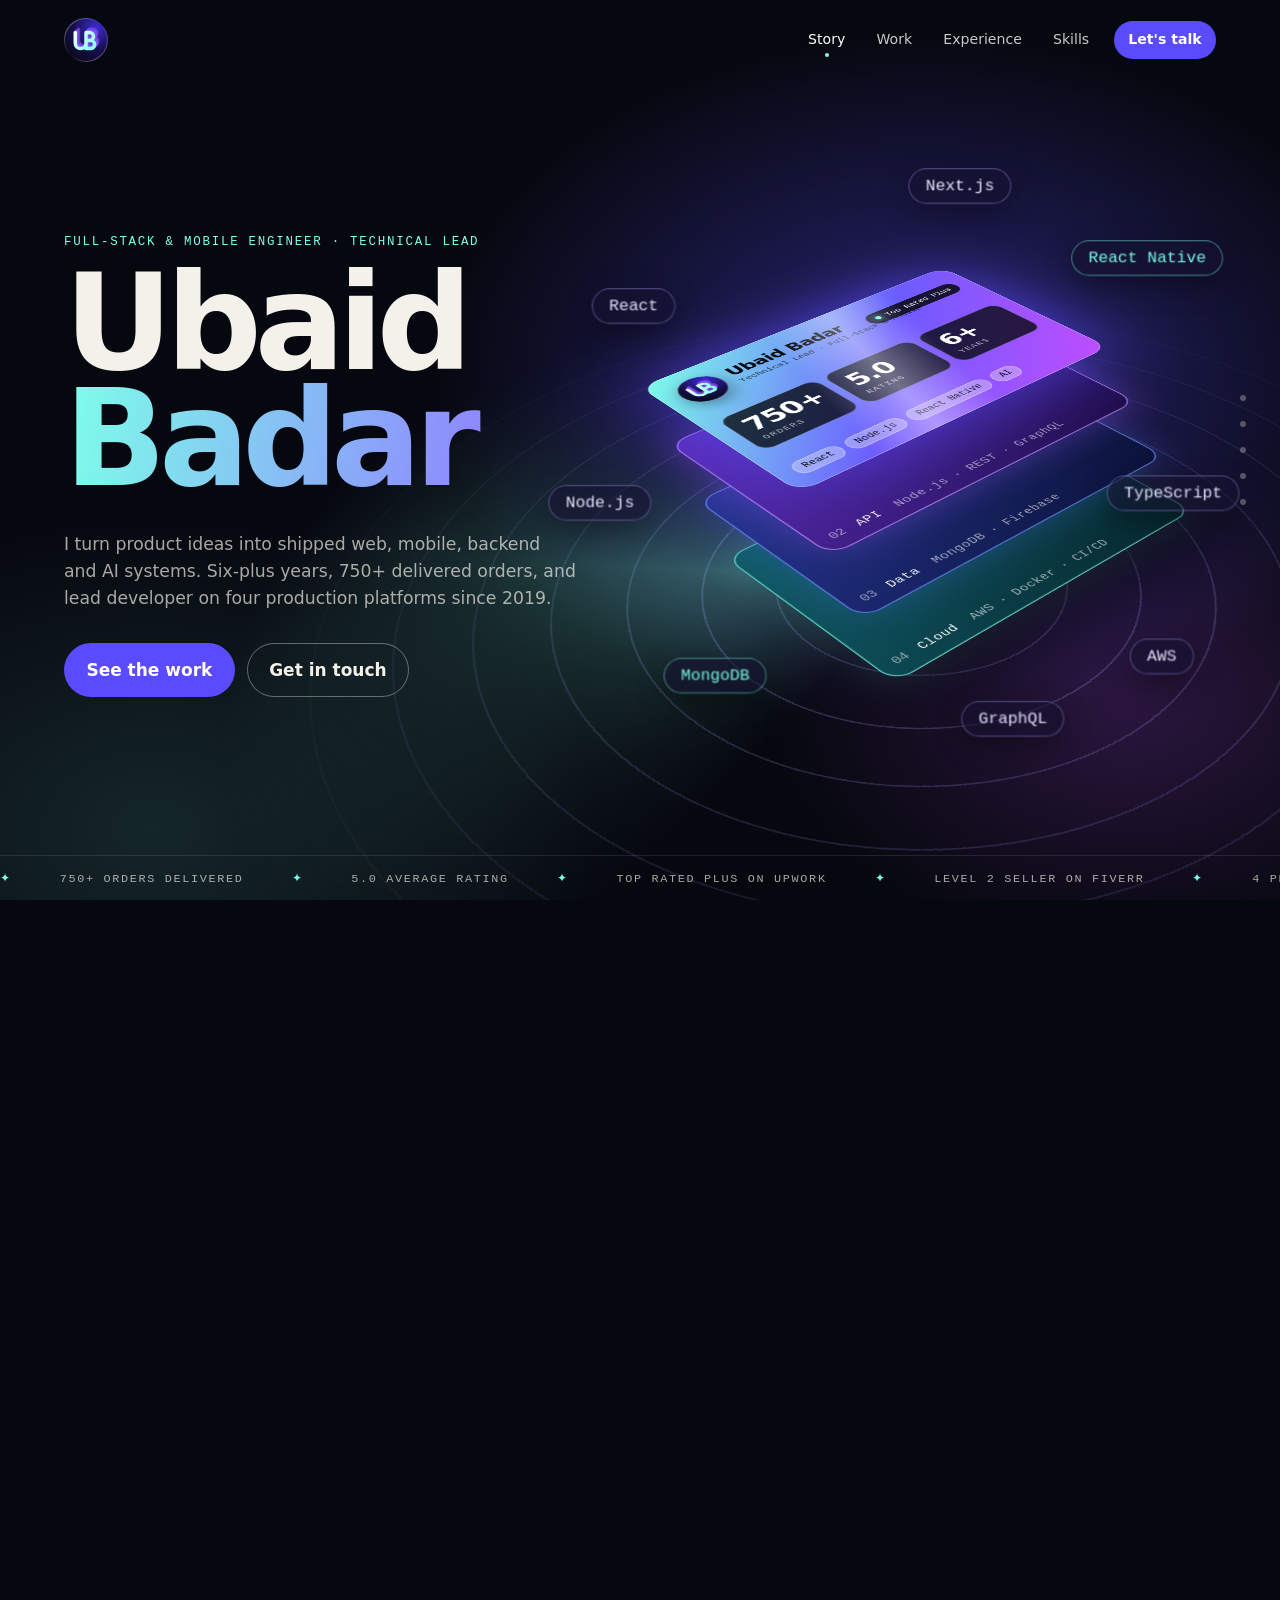
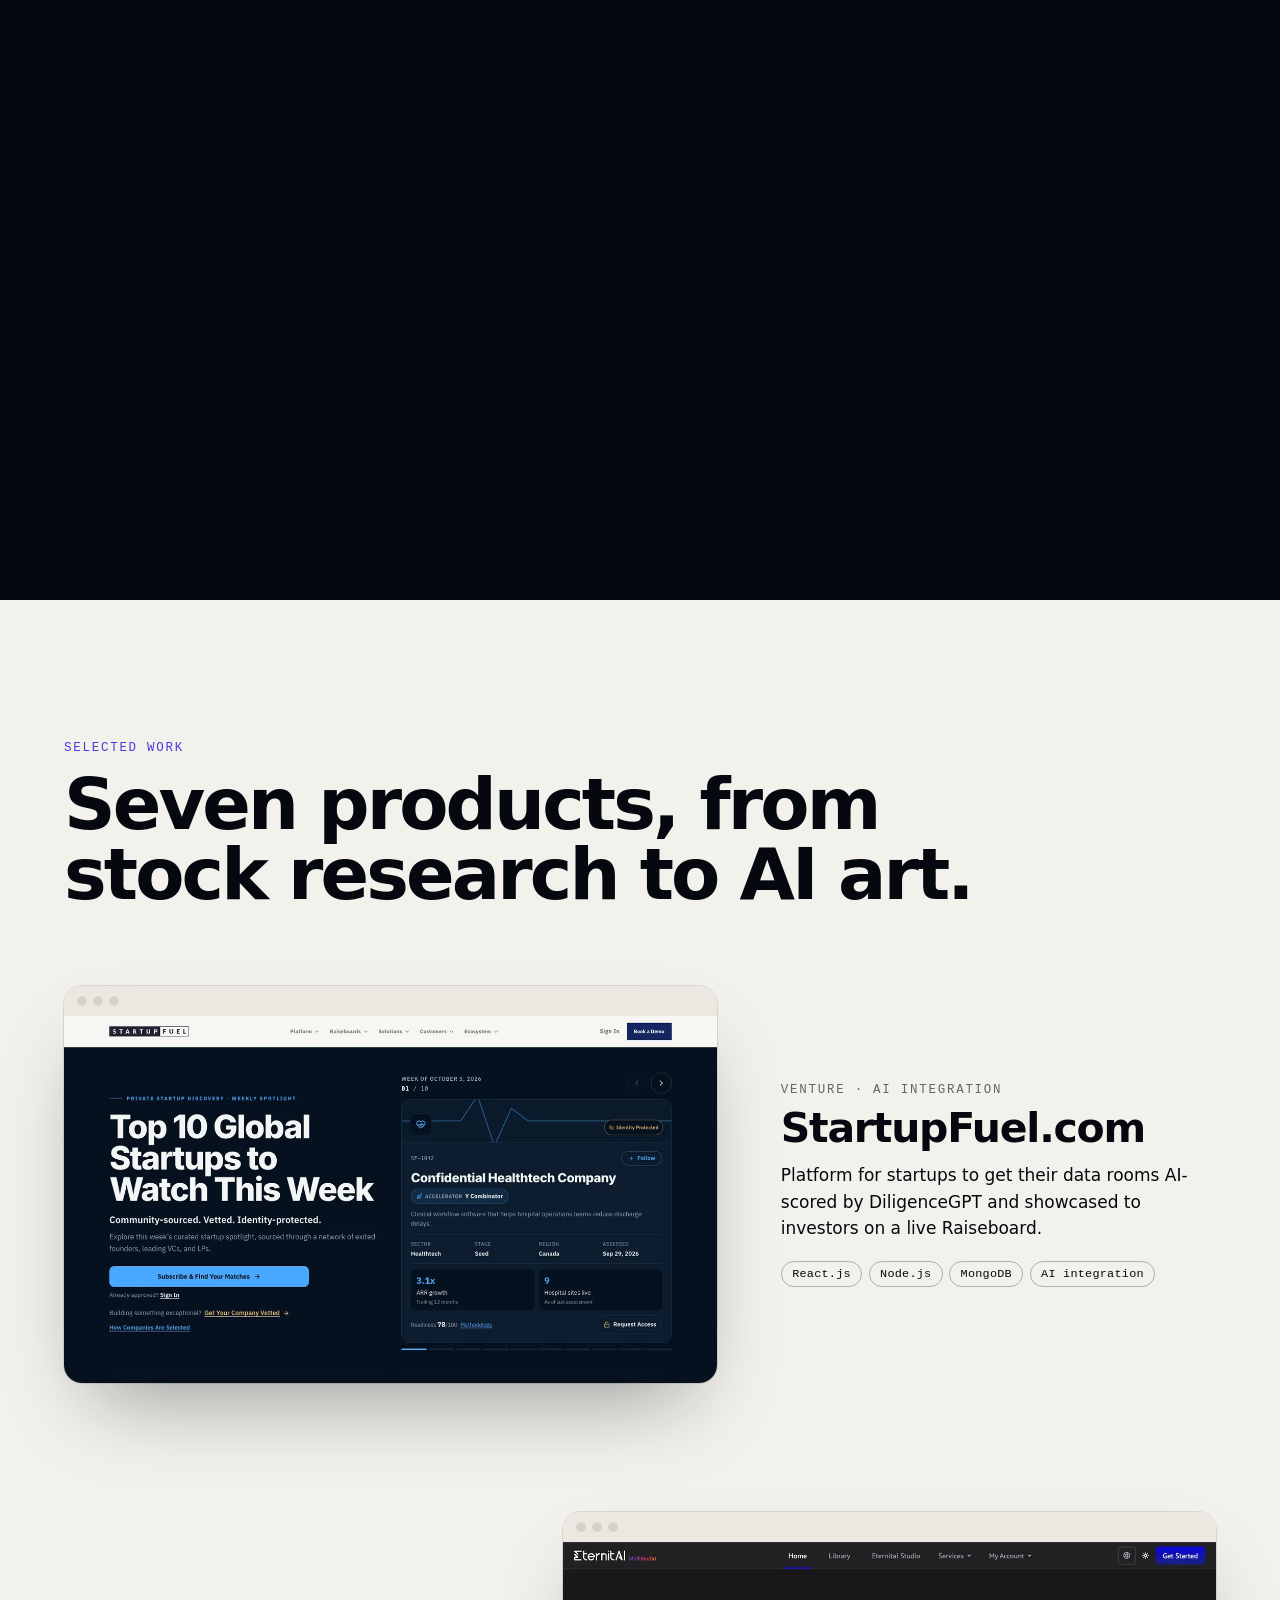
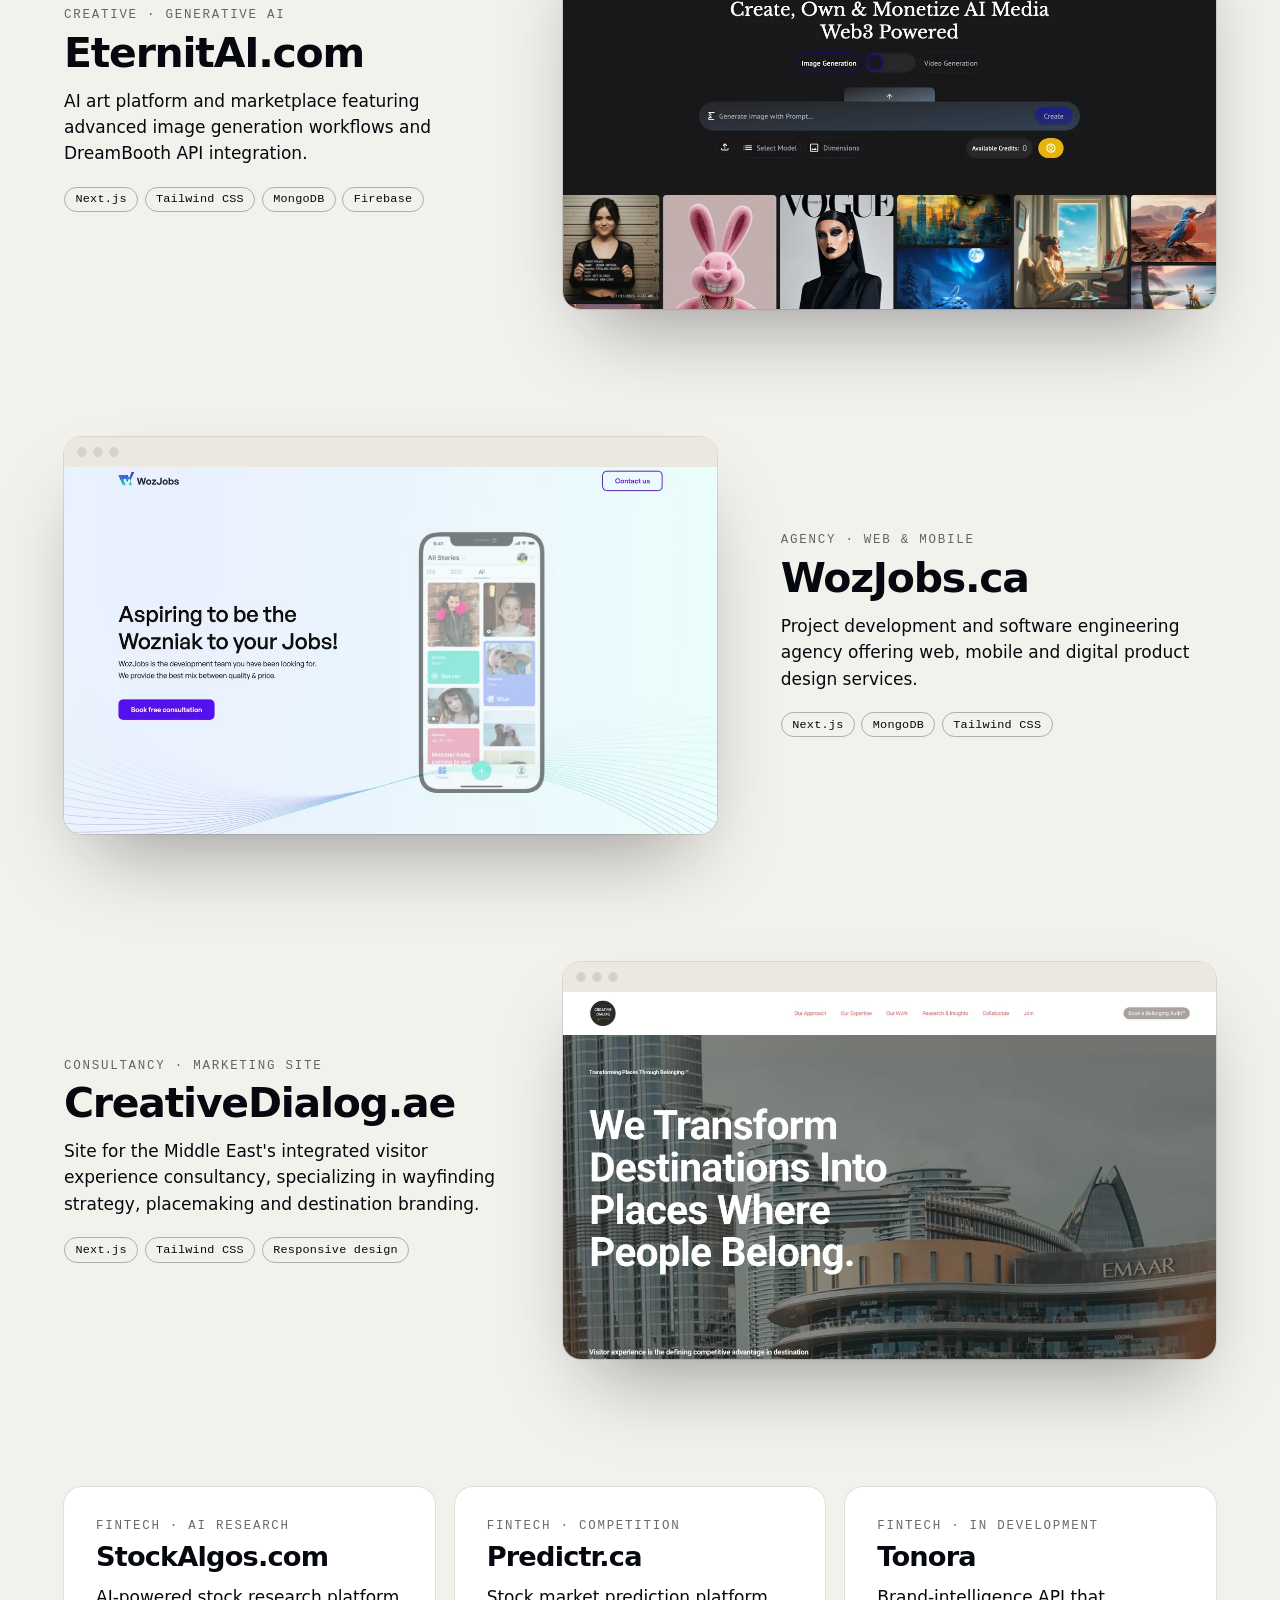
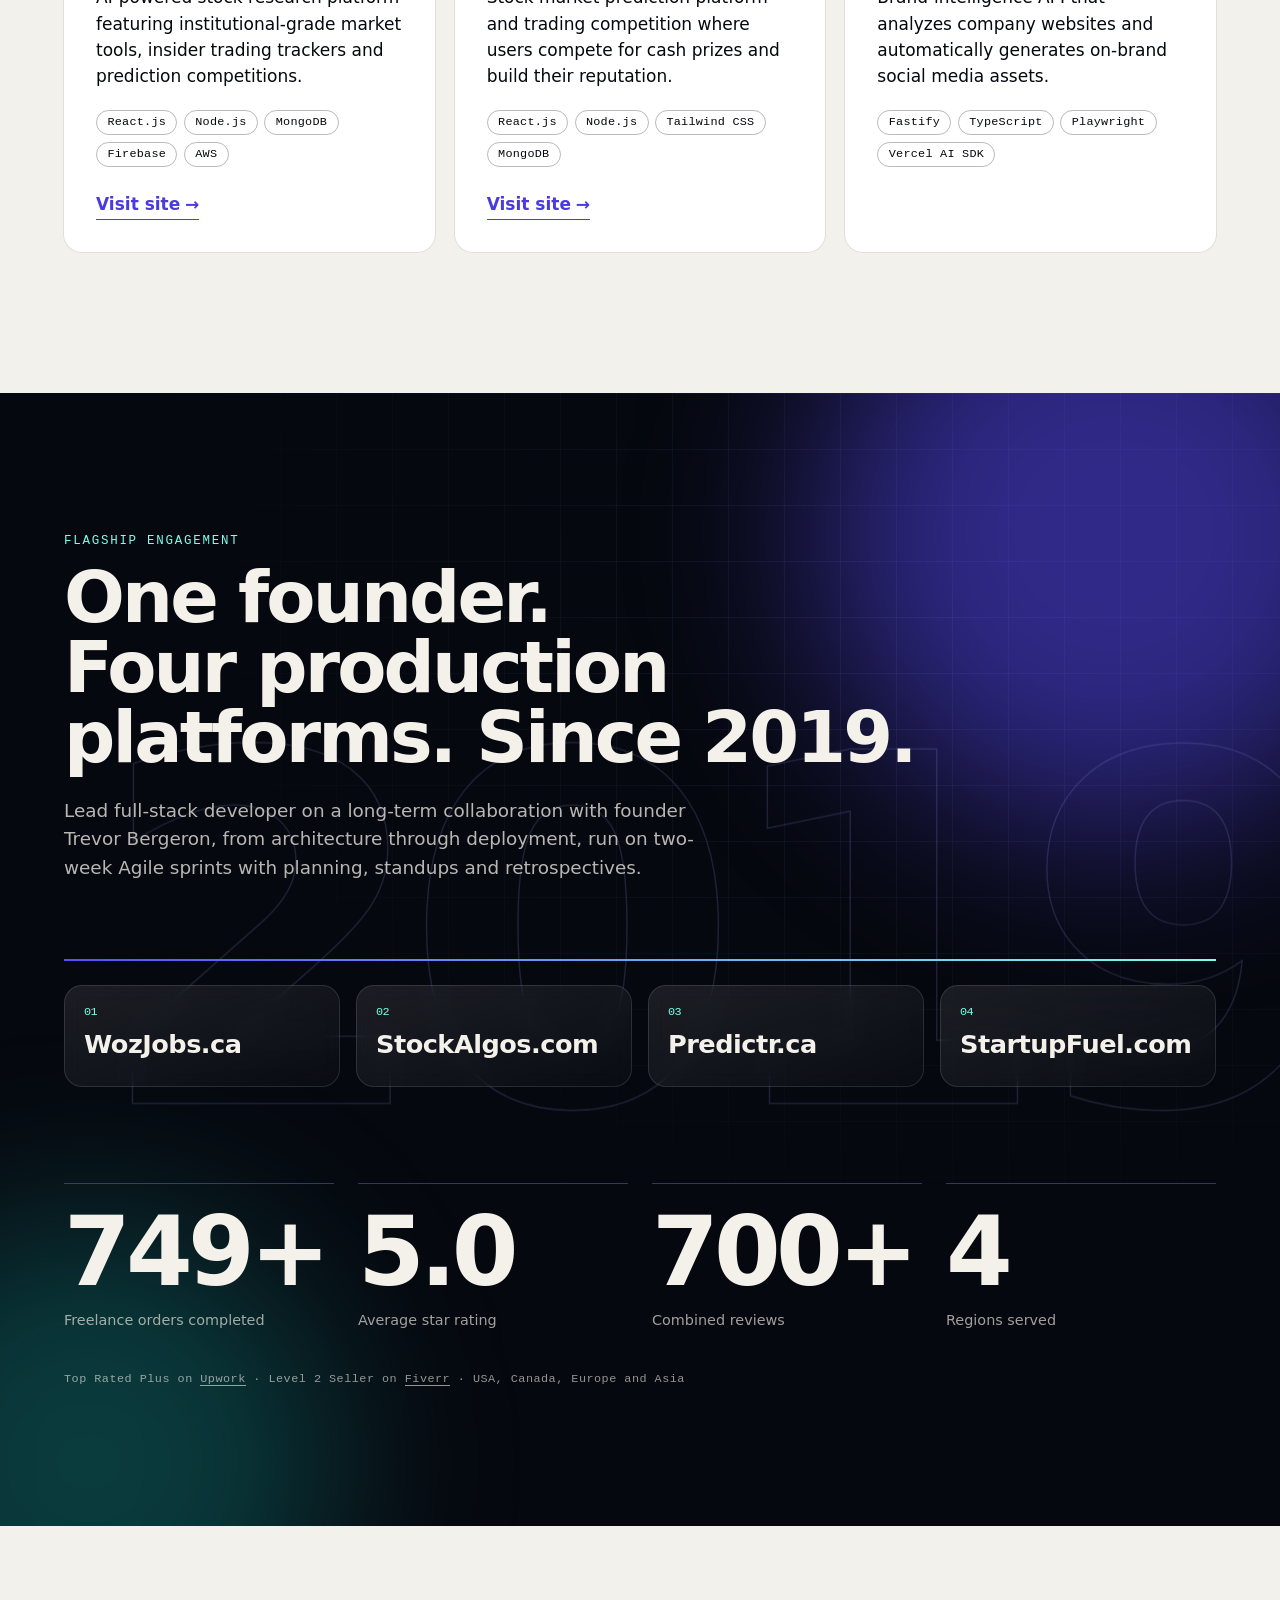
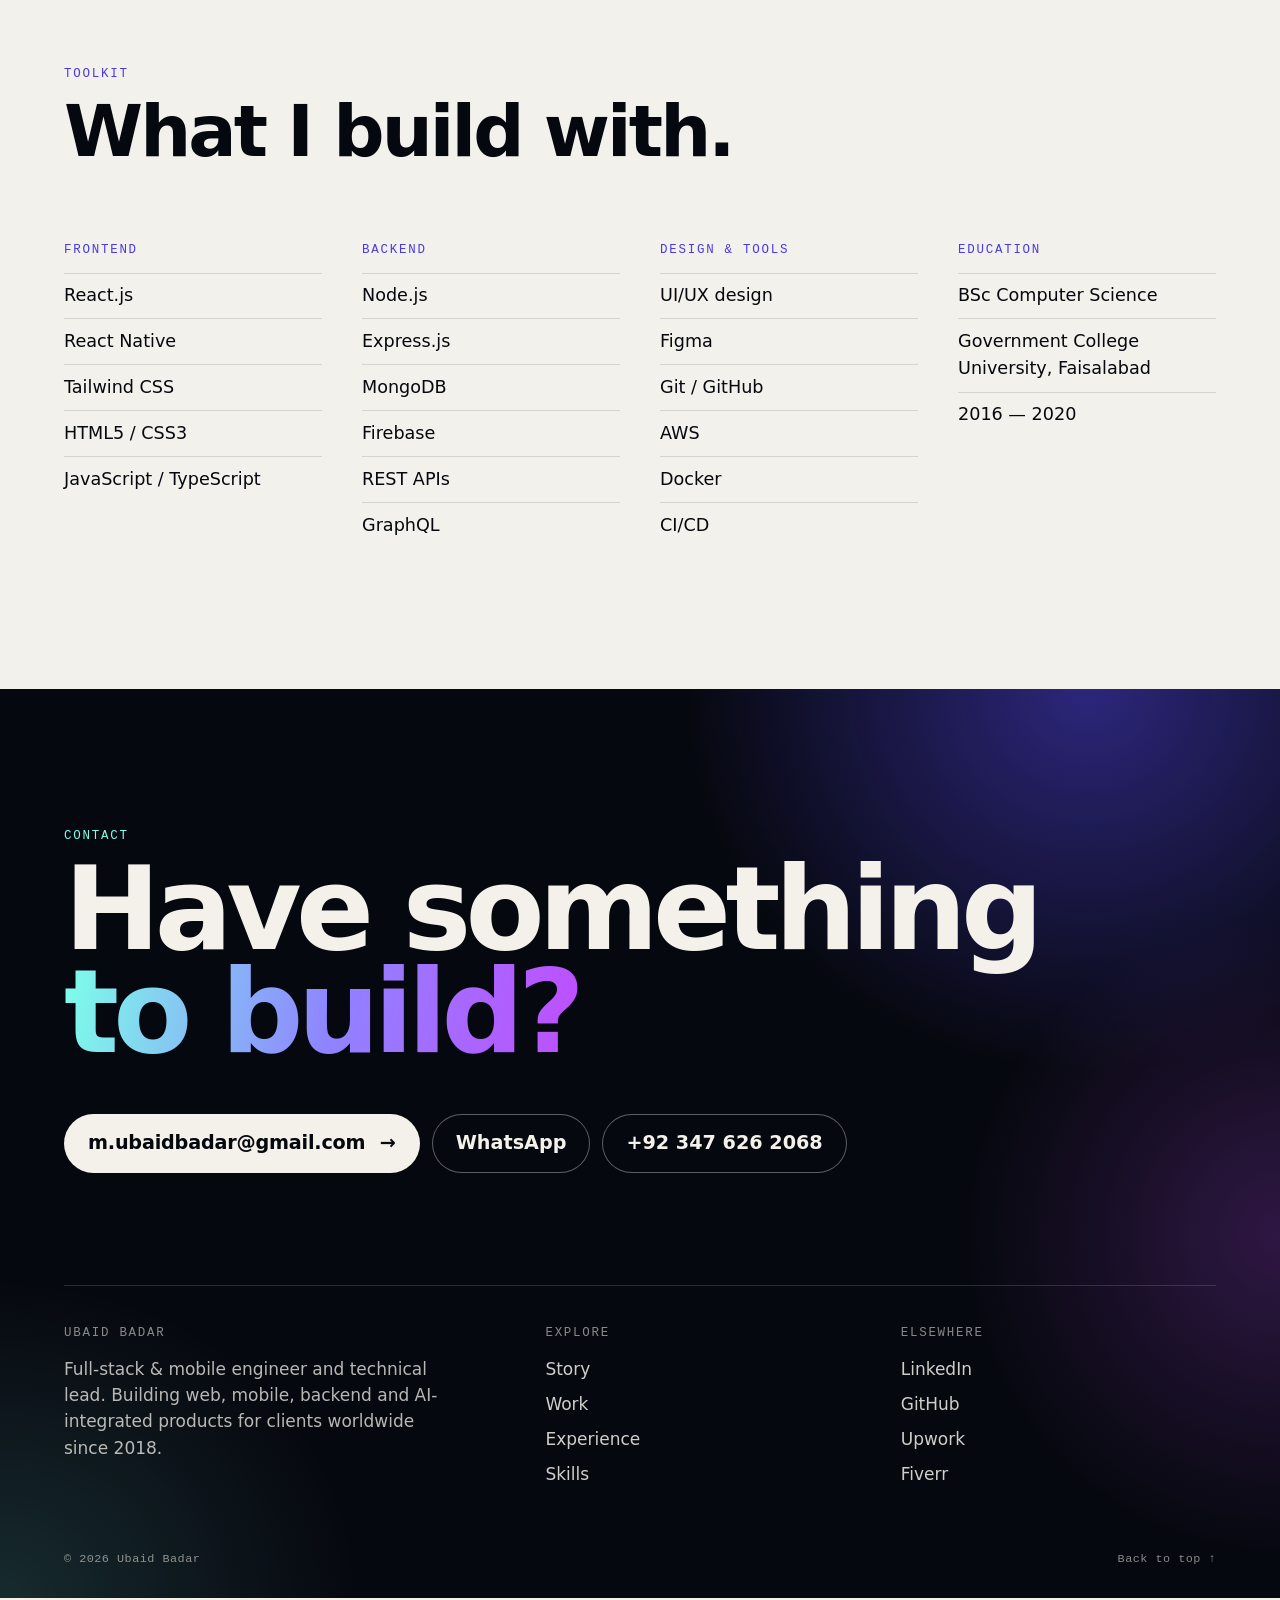
==== commit cbaa6543: "Replace SVG logo with image for improved accessibility and design consistency" ====
--- a/index.html
+++ b/index.html
@@ -32,12 +32,7 @@
 
   <header class="nav">
     <a class="nav-mark" href="#top" aria-label="Ubaid Badar, back to top">
-      <svg viewBox="8 2 56 50" aria-hidden="true">
-        <defs><path id="nav-ub" d="M15 15v20a10 10 0 0 0 20 0V15v30M35 15h6.5a7.5 7.5 0 0 1 0 15H35h8.5a7.5 7.5 0 0 1 0 15H35"/></defs>
-        <use href="#nav-ub" stroke="#c04dff" transform="translate(6 -6)" opacity=".55"/>
-        <use href="#nav-ub" stroke="#6c5cff" transform="translate(3 -3)"/>
-        <use href="#nav-ub" stroke="currentColor"/>
-      </svg>
+      <img src="assets/logo.svg" width="64" height="64" alt="">
     </a>
     <nav aria-label="Primary">
       <a href="#ch-1">Story</a>
--- a/styles.css
+++ b/styles.css
@@ -91,12 +91,16 @@
 /* Text follows the section behind the header: white over dark sections, ink over light ones. */
 .nav { --focus: var(--accent-2); }
 .nav.on-light { color: var(--ink); --focus: var(--accent); }
-.nav.on-light.is-stuck { box-shadow: inset 0 0 0 1px rgba(6,8,15,.14), 0 14px 40px rgba(6,8,15,.1); }
+/* Over light sections dark screenshots scroll underneath, so the pill needs enough of its own
+   surface to keep the dark links readable. Dark sections keep the 10% glass. */
+.nav.on-light.is-stuck {
+  background: rgba(248,247,252,.84); -webkit-backdrop-filter: blur(1rem) saturate(1.6); backdrop-filter: blur(1rem) saturate(1.6);
+  box-shadow: inset 0 0 0 1px rgba(255,255,255,.7), 0 0 0 1px rgba(6,8,15,.08), 0 14px 40px rgba(6,8,15,.14);
+}
 .nav.on-light nav a:not(.nav-cta) { color: rgba(6,8,15,.8); }
 .nav.on-light nav a:not(.nav-cta):hover { color: var(--ink); background: rgba(6,8,15,.08); }
 .nav.on-light nav a[aria-current] { color: var(--ink); }
 .nav.on-light nav a:not(.nav-cta)::after { background: var(--accent); }
-.nav.on-light .nav-mark:hover { color: var(--accent-ink); }
 /* Page progress: a ring that fills around the UB mark as you scroll. */
 @property --p { syntax: "<number>"; inherits: false; initial-value: 0; }
 @keyframes ring { to { --p: 100; } }
@@ -105,20 +109,21 @@
 }
 .nav.is-stuck .nav-mark::before {
   content: ""; position: absolute; inset: 0; border-radius: 50%;
-  background: conic-gradient(#8f83ff, var(--pink) calc(var(--p) * 1%), var(--track, rgba(255,255,255,.22)) 0);
-  -webkit-mask: radial-gradient(farthest-side, transparent calc(100% - 3.5px), #000 calc(100% - 3px));
-  mask: radial-gradient(farthest-side, transparent calc(100% - 3.5px), #000 calc(100% - 3px));
-}
-.nav.on-light .nav-mark::before { --track: rgba(6,8,15,.12); }
+  /* Mint on dark sections so the filled arc stands out; violet-to-pink on light ones. */
+  background: conic-gradient(var(--ring-a, #fff), var(--ring-b, var(--accent-2)) calc(var(--p) * 1%), var(--ring-track, rgba(255,255,255,.28)) 0);
+  -webkit-mask: radial-gradient(farthest-side, transparent calc(100% - 4px), #000 calc(100% - 3.5px));
+  mask: radial-gradient(farthest-side, transparent calc(100% - 4px), #000 calc(100% - 3.5px));
+}
+.nav.on-light .nav-mark::before { --ring-track: rgba(6,8,15,.12); --ring-a: #8f83ff; --ring-b: var(--pink); }
 @supports (animation-timeline: scroll()) {
   .nav.is-stuck .nav-mark::before { animation: ring linear both; animation-timeline: scroll(root); }
 }
 .nav-mark {
   transition: transform .35s var(--ease), color .3s;
 }
-.nav-mark:hover { transform: rotate(-8deg) scale(1.15); color: var(--accent-2); }
-.nav-mark svg { display: block; width: 2.9rem; height: auto; fill: none; stroke-width: 6.5; stroke-linecap: round; stroke-linejoin: round; transition: width .5s var(--ease); }
-.nav.is-stuck .nav-mark svg { width: 1.65rem; }
+.nav-mark:hover { transform: rotate(-8deg) scale(1.15); }
+.nav-mark img { display: block; width: 2.75rem; height: 2.75rem; transition: width .5s var(--ease), height .5s var(--ease); }
+.nav.is-stuck .nav-mark img { width: 2.05rem; height: 2.05rem; } /* sits inside the progress ring */
 .nav nav { display: flex; align-items: center; gap: .15rem; }
 .nav nav a {
   position: relative; padding: .5rem .9rem; border-radius: var(--r-pill); font-size: .88rem; text-decoration: none;
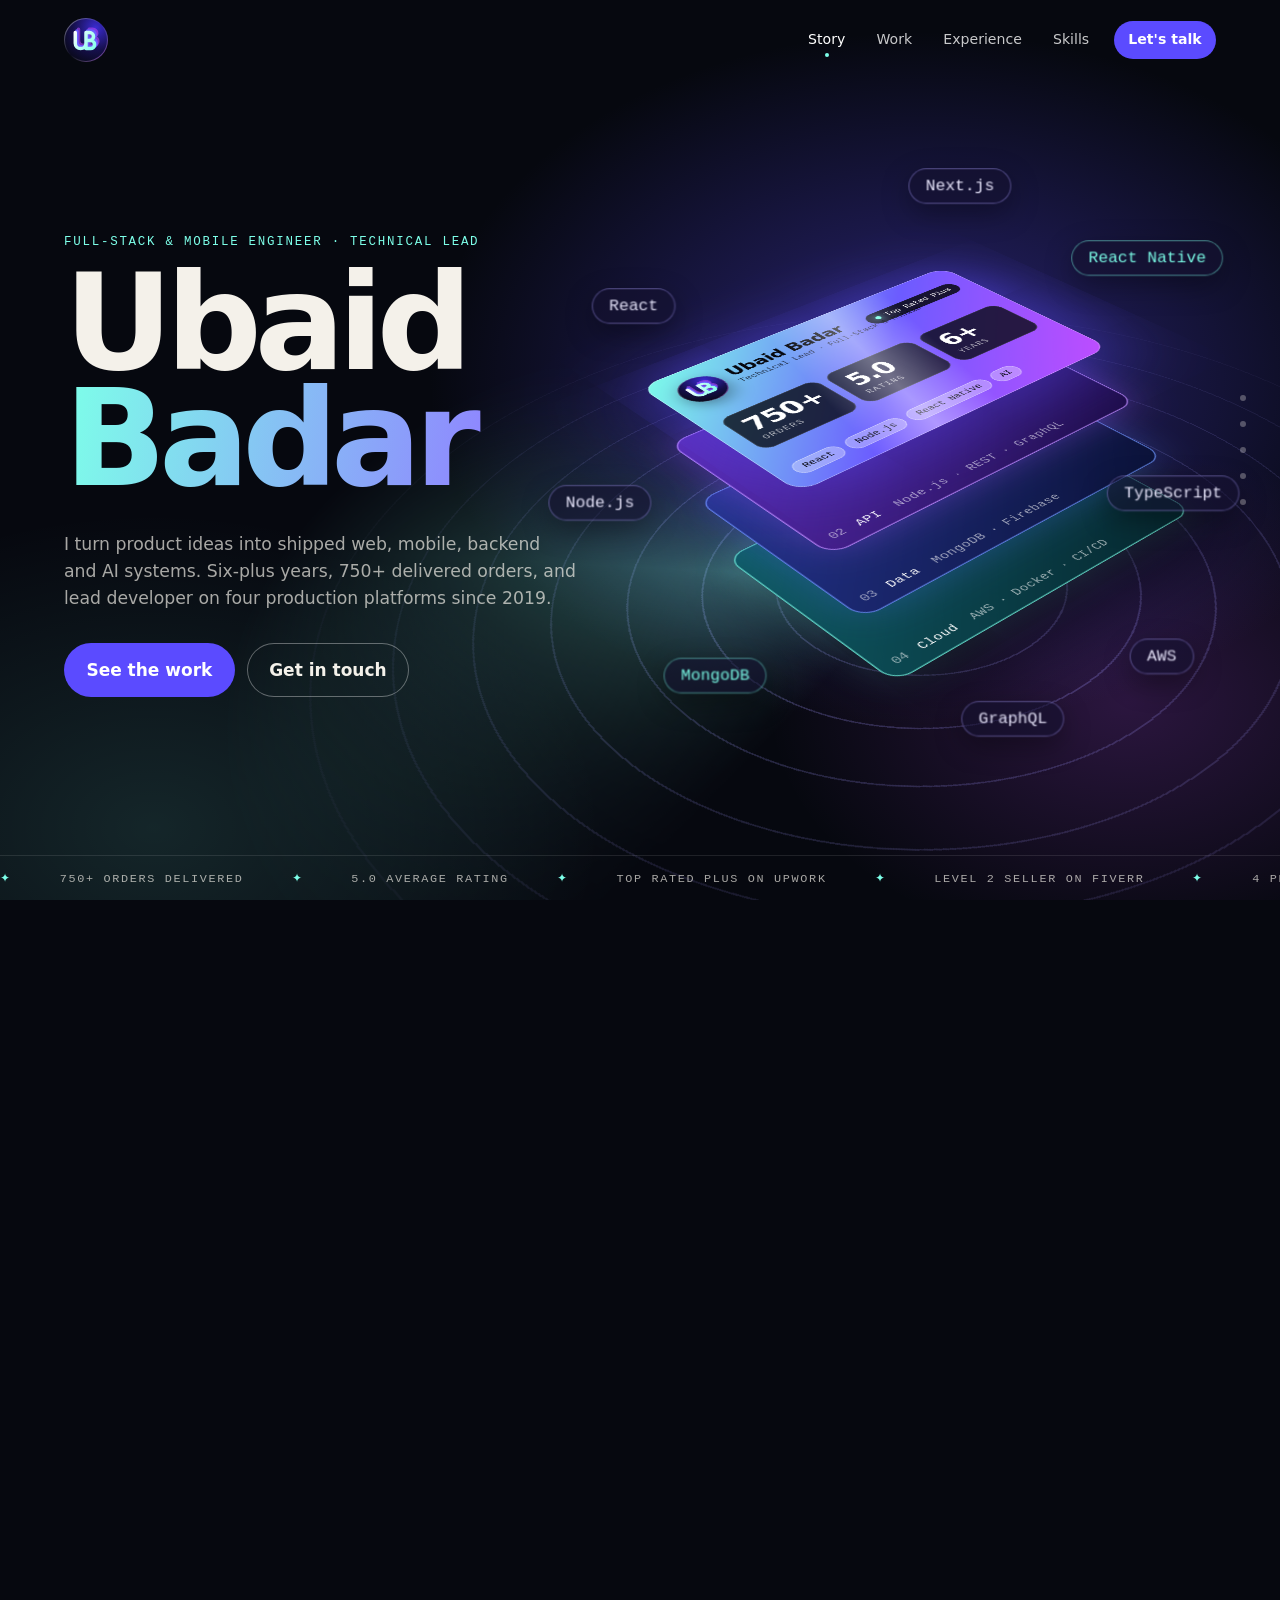
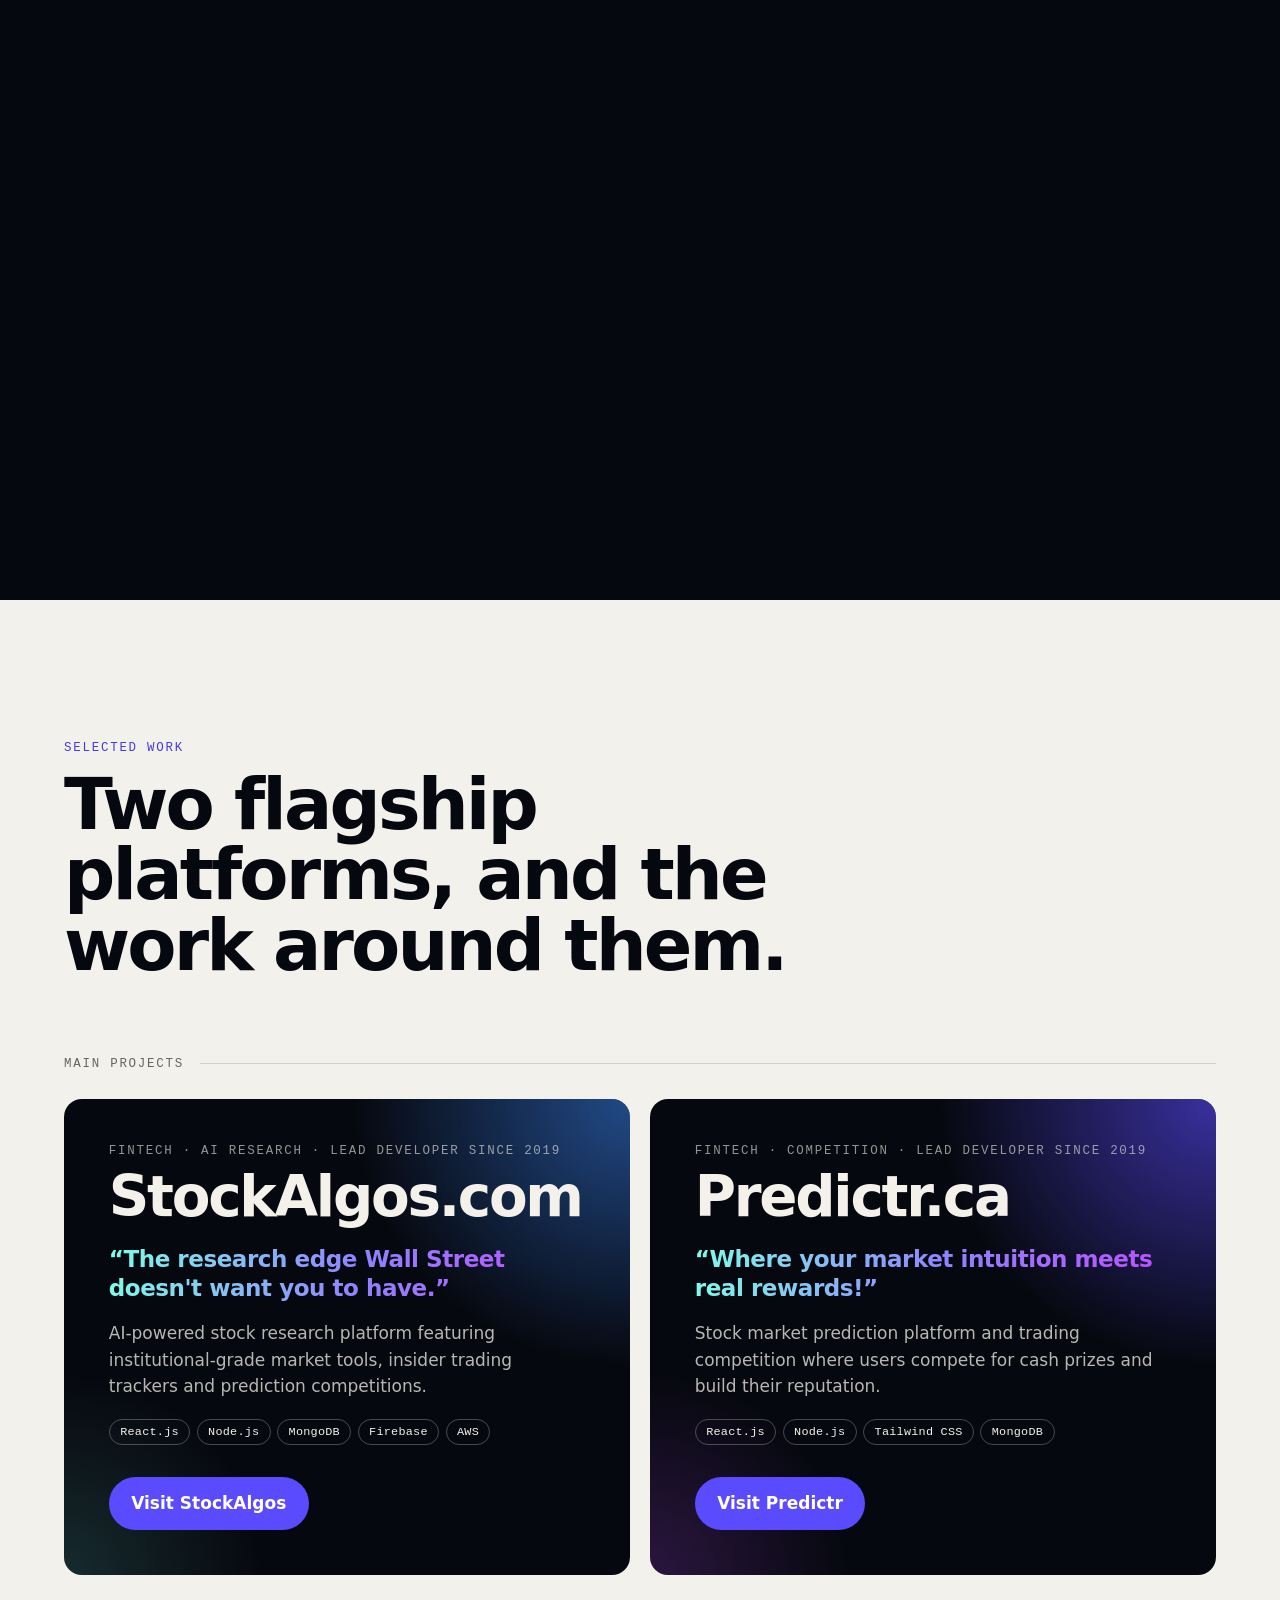
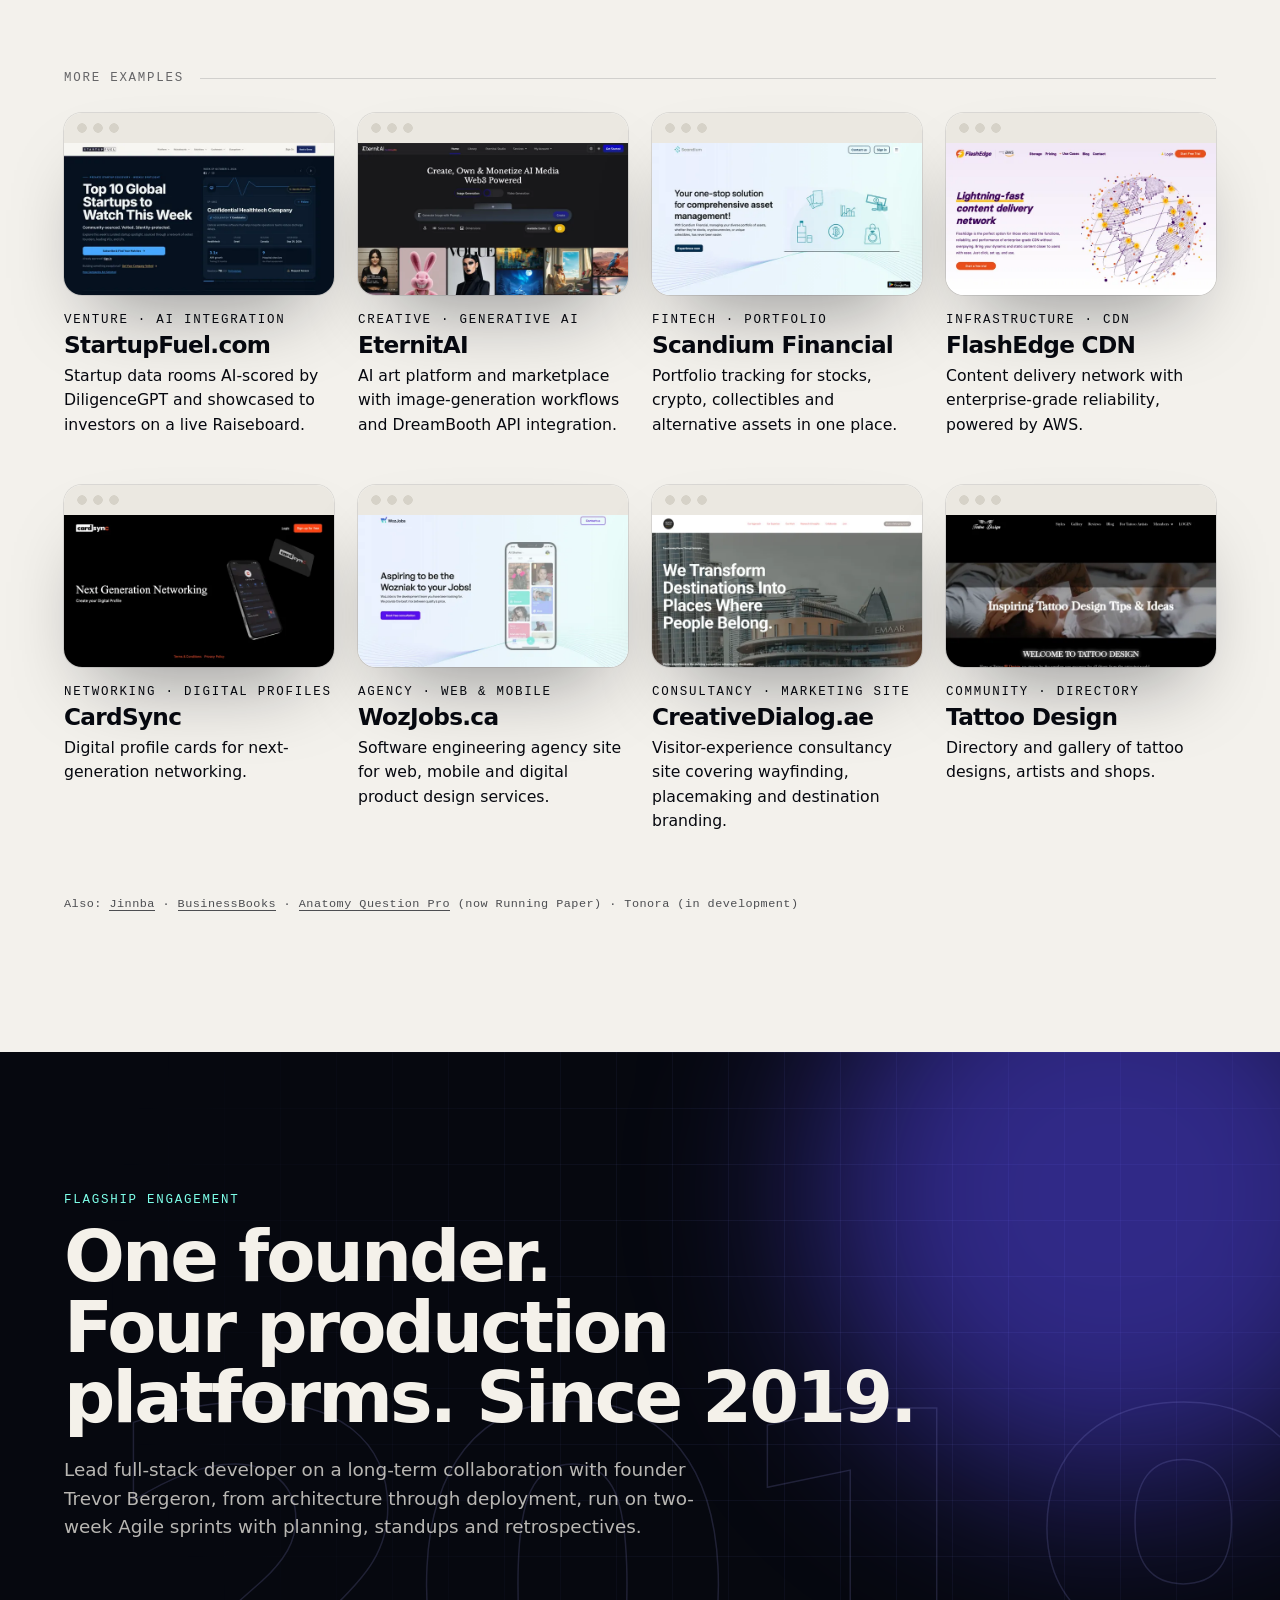
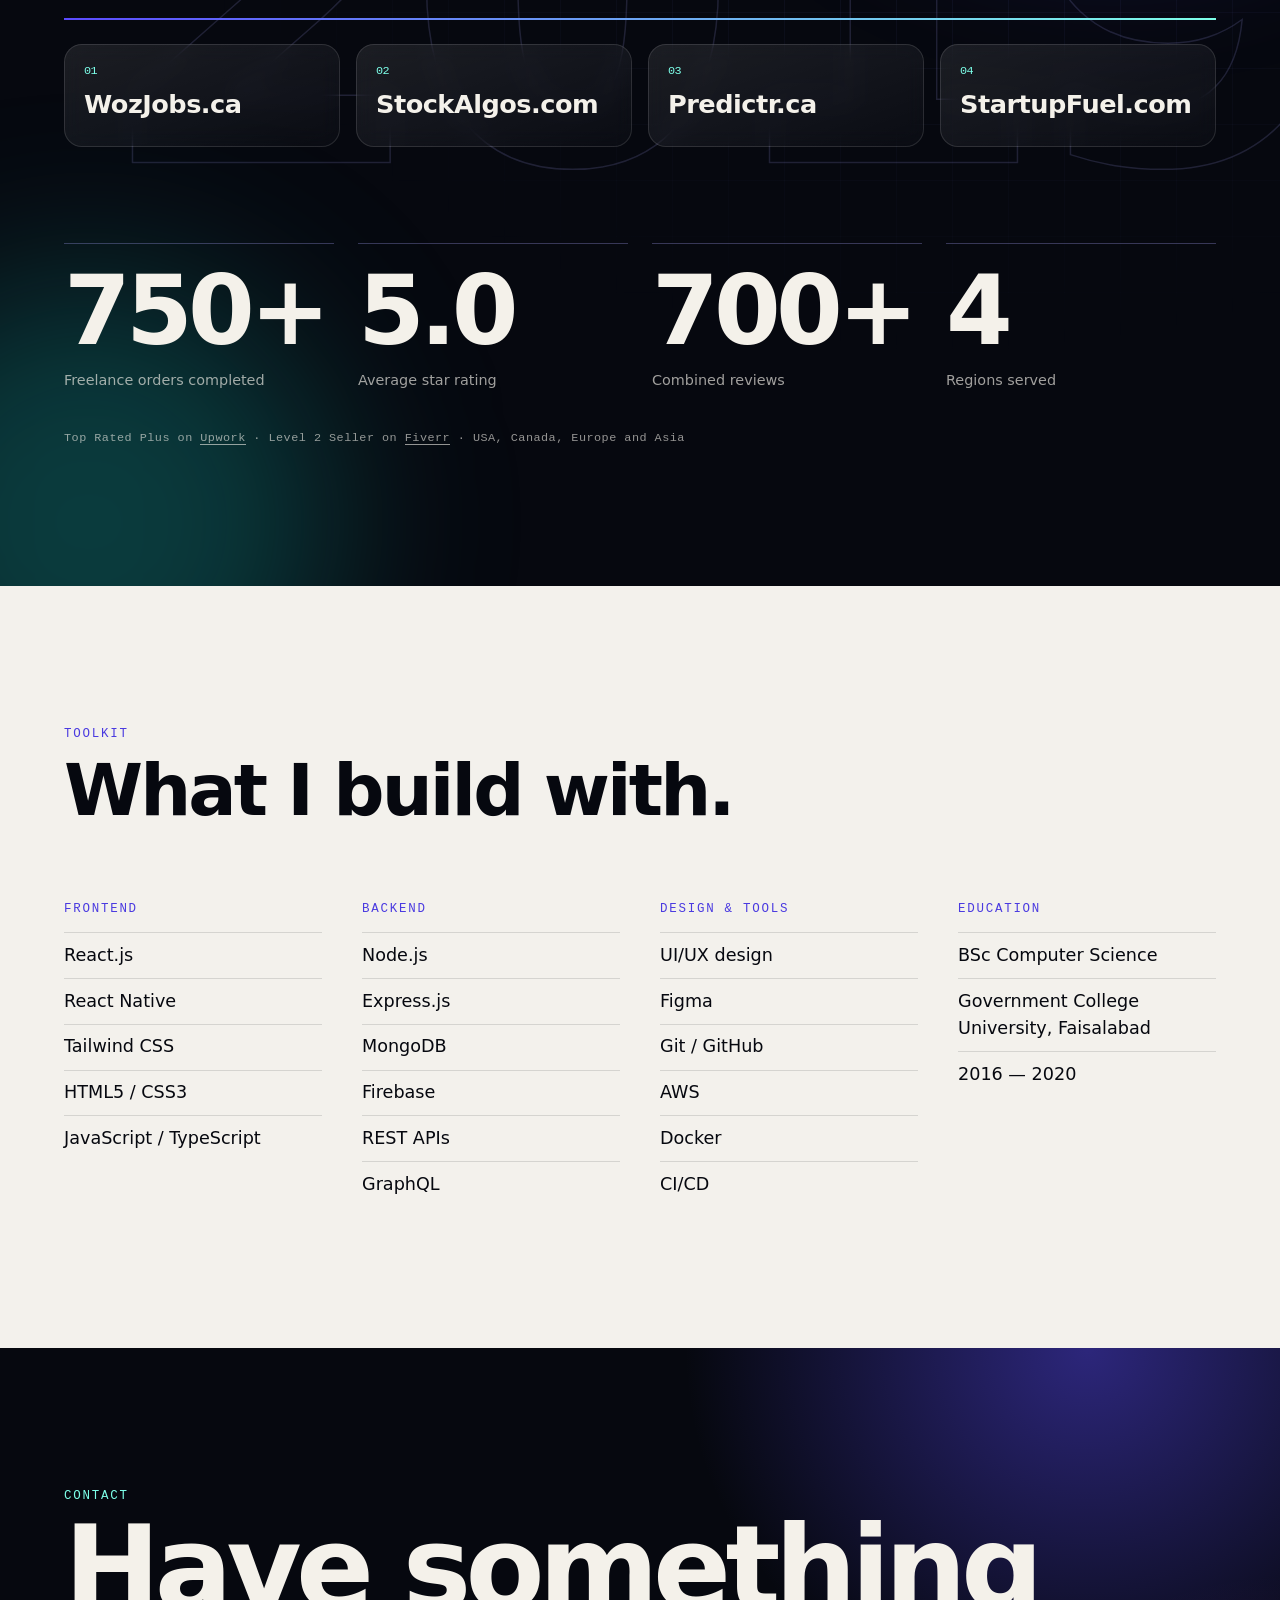
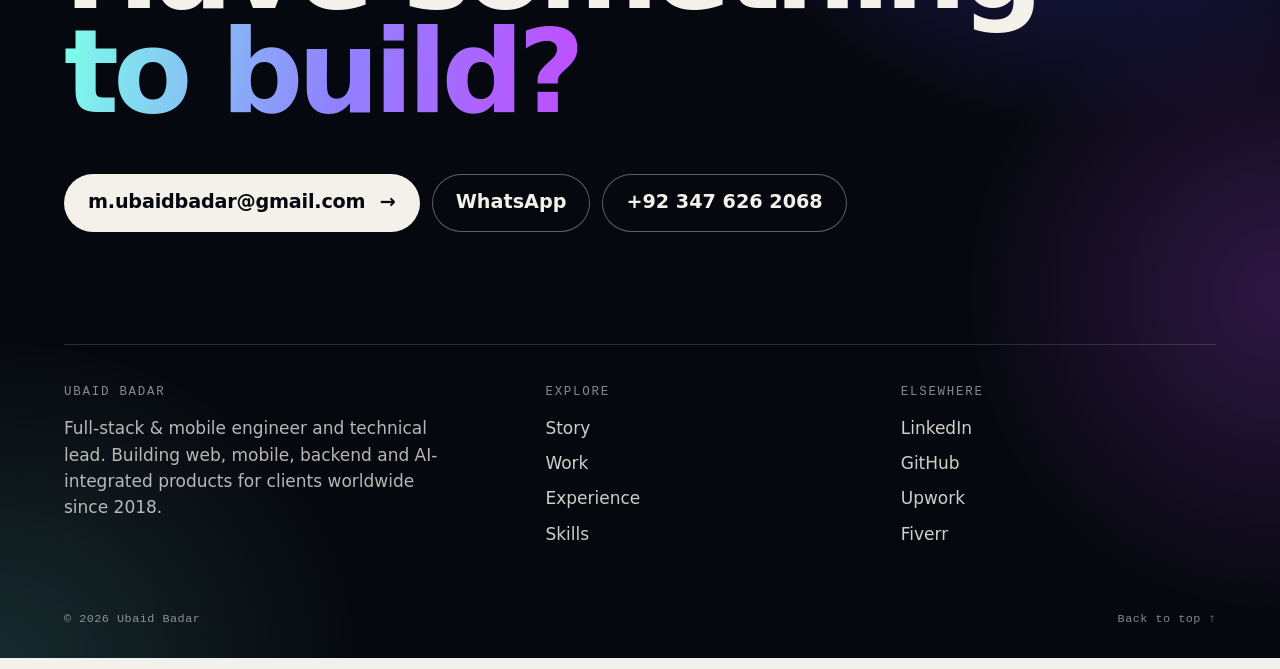
==== commit 5fafc9fe: "Add new images and update preload links for improved performance and design consistency" ====
--- a/index.html
+++ b/index.html
@@ -21,10 +21,14 @@
   <link rel="apple-touch-icon" href="assets/apple-touch-icon.png">
   <link rel="stylesheet" href="styles.css">
   <!-- All project screenshots are fetched up front so nothing pops in while scrolling. -->
-  <link rel="preload" as="image" type="image/webp" href="assets/shots/startupfuel-640.webp" imagesrcset="assets/shots/startupfuel-640.webp 640w, assets/shots/startupfuel-1280.webp 1280w" imagesizes="(min-width: 900px) 56vw, 92vw">
-  <link rel="preload" as="image" type="image/webp" href="assets/shots/eternitai-640.webp" imagesrcset="assets/shots/eternitai-640.webp 640w, assets/shots/eternitai-1280.webp 1280w" imagesizes="(min-width: 900px) 56vw, 92vw">
-  <link rel="preload" as="image" type="image/webp" href="assets/shots/wozjobs-640.webp" imagesrcset="assets/shots/wozjobs-640.webp 640w, assets/shots/wozjobs-1280.webp 1280w" imagesizes="(min-width: 900px) 56vw, 92vw">
-  <link rel="preload" as="image" type="image/webp" href="assets/shots/creativedialog-640.webp" imagesrcset="assets/shots/creativedialog-640.webp 640w, assets/shots/creativedialog-1280.webp 1280w" imagesizes="(min-width: 900px) 56vw, 92vw">
+  <link rel="preload" as="image" type="image/webp" href="assets/shots/startupfuel-640.webp" imagesrcset="assets/shots/startupfuel-640.webp 640w, assets/shots/startupfuel-1280.webp 1280w" imagesizes="(min-width: 1200px) 22vw, (min-width: 640px) 45vw, 92vw">
+  <link rel="preload" as="image" type="image/webp" href="assets/shots/eternitai-640.webp" imagesrcset="assets/shots/eternitai-640.webp 640w, assets/shots/eternitai-1280.webp 1280w" imagesizes="(min-width: 1200px) 22vw, (min-width: 640px) 45vw, 92vw">
+  <link rel="preload" as="image" type="image/webp" href="assets/shots/scandium-640.webp" imagesrcset="assets/shots/scandium-640.webp 640w, assets/shots/scandium-1280.webp 1280w" imagesizes="(min-width: 1200px) 22vw, (min-width: 640px) 45vw, 92vw">
+  <link rel="preload" as="image" type="image/webp" href="assets/shots/flashedgecdn-640.webp" imagesrcset="assets/shots/flashedgecdn-640.webp 640w, assets/shots/flashedgecdn-1280.webp 1280w" imagesizes="(min-width: 1200px) 22vw, (min-width: 640px) 45vw, 92vw">
+  <link rel="preload" as="image" type="image/webp" href="assets/shots/cardsync-640.webp" imagesrcset="assets/shots/cardsync-640.webp 640w, assets/shots/cardsync-1280.webp 1280w" imagesizes="(min-width: 1200px) 22vw, (min-width: 640px) 45vw, 92vw">
+  <link rel="preload" as="image" type="image/webp" href="assets/shots/wozjobs-640.webp" imagesrcset="assets/shots/wozjobs-640.webp 640w, assets/shots/wozjobs-1280.webp 1280w" imagesizes="(min-width: 1200px) 22vw, (min-width: 640px) 45vw, 92vw">
+  <link rel="preload" as="image" type="image/webp" href="assets/shots/creativedialog-640.webp" imagesrcset="assets/shots/creativedialog-640.webp 640w, assets/shots/creativedialog-1280.webp 1280w" imagesizes="(min-width: 1200px) 22vw, (min-width: 640px) 45vw, 92vw">
+  <link rel="preload" as="image" type="image/webp" href="assets/shots/tattoodesign-640.webp" imagesrcset="assets/shots/tattoodesign-640.webp 640w, assets/shots/tattoodesign-1280.webp 1280w" imagesizes="(min-width: 1200px) 22vw, (min-width: 640px) 45vw, 92vw">
   <script>document.documentElement.classList.add('js');</script>
 </head>
 <body>
@@ -229,79 +233,98 @@
     <section class="work" id="work">
       <header class="sec-head">
         <p class="num">Selected work</p>
-        <h2>Seven products, from stock research to AI art.</h2>
+        <h2>Two flagship platforms, and the work around them.</h2>
       </header>
 
-      <article class="proj">
-        <a class="frame" href="https://www.startupfuel.com/" target="_blank" rel="noopener">
-          <img src="assets/shots/startupfuel-1280.webp" srcset="assets/shots/startupfuel-640.webp 640w, assets/shots/startupfuel-1280.webp 1280w" sizes="(min-width: 900px) 56vw, 92vw" width="1280" height="720" loading="eager" decoding="async" alt="StartupFuel homepage showing a weekly spotlight of vetted startups">
-        </a>
-        <div class="proj-copy">
+      <h3 class="group">Main projects</h3>
+      <div class="features">
+        <article class="feature f-stock">
+          <p class="proj-kind">Fintech · AI research · Lead developer since 2019</p>
+          <h4>StockAlgos.com</h4>
+          <blockquote>“The research edge Wall Street doesn't want you to have.”</blockquote>
+          <p class="desc">AI-powered stock research platform featuring institutional-grade market tools, insider trading trackers and prediction competitions.</p>
+          <ul class="tags"><li>React.js</li><li>Node.js</li><li>MongoDB</li><li>Firebase</li><li>AWS</li></ul>
+          <a class="btn" href="https://stockalgos.com/" target="_blank" rel="noopener">Visit StockAlgos</a>
+        </article>
+        <article class="feature f-predict">
+          <p class="proj-kind">Fintech · Competition · Lead developer since 2019</p>
+          <h4>Predictr.ca</h4>
+          <blockquote>“Where your market intuition meets real rewards!”</blockquote>
+          <p class="desc">Stock market prediction platform and trading competition where users compete for cash prizes and build their reputation.</p>
+          <ul class="tags"><li>React.js</li><li>Node.js</li><li>Tailwind CSS</li><li>MongoDB</li></ul>
+          <a class="btn" href="https://predictr.ca/" target="_blank" rel="noopener">Visit Predictr</a>
+        </article>
+      </div>
+
+      <h3 class="group">More examples</h3>
+      <div class="examples">
+        <article class="example">
+          <a class="frame" href="https://www.startupfuel.com/" target="_blank" rel="noopener">
+            <img src="assets/shots/startupfuel-640.webp" srcset="assets/shots/startupfuel-640.webp 640w, assets/shots/startupfuel-1280.webp 1280w" sizes="(min-width: 1200px) 22vw, (min-width: 640px) 45vw, 92vw" width="640" height="360" loading="eager" decoding="async" alt="StartupFuel homepage showing a weekly spotlight of vetted startups">
+          </a>
           <p class="proj-kind">Venture · AI integration</p>
-          <h3>StartupFuel.com</h3>
-          <p>Platform for startups to get their data rooms AI-scored by DiligenceGPT and showcased to investors on a live Raiseboard.</p>
-          <ul class="tags"><li>React.js</li><li>Node.js</li><li>MongoDB</li><li>AI integration</li></ul>
-        </div>
-      </article>
-
-      <article class="proj">
-        <a class="frame" href="https://www.eternitai.com/" target="_blank" rel="noopener">
-          <img src="assets/shots/eternitai-1280.webp" srcset="assets/shots/eternitai-640.webp 640w, assets/shots/eternitai-1280.webp 1280w" sizes="(min-width: 900px) 56vw, 92vw" width="1280" height="720" loading="eager" decoding="async" alt="EternitAI homepage with an image-generation prompt box and a gallery of generated artwork">
-        </a>
-        <div class="proj-copy">
+          <h4>StartupFuel.com</h4>
+          <p>Startup data rooms AI-scored by DiligenceGPT and showcased to investors on a live Raiseboard.</p>
+        </article>
+        <article class="example">
+          <a class="frame" href="https://www.eternitai.com/" target="_blank" rel="noopener">
+            <img src="assets/shots/eternitai-640.webp" srcset="assets/shots/eternitai-640.webp 640w, assets/shots/eternitai-1280.webp 1280w" sizes="(min-width: 1200px) 22vw, (min-width: 640px) 45vw, 92vw" width="640" height="360" loading="eager" decoding="async" alt="EternitAI homepage with an image-generation prompt box and a gallery of generated artwork">
+          </a>
           <p class="proj-kind">Creative · Generative AI</p>
-          <h3>EternitAI.com</h3>
-          <p>AI art platform and marketplace featuring advanced image generation workflows and DreamBooth API integration.</p>
-          <ul class="tags"><li>Next.js</li><li>Tailwind CSS</li><li>MongoDB</li><li>Firebase</li></ul>
-        </div>
-      </article>
-
-      <article class="proj">
-        <a class="frame" href="https://wozjobs.ca/" target="_blank" rel="noopener">
-          <img src="assets/shots/wozjobs-1280.webp" srcset="assets/shots/wozjobs-640.webp 640w, assets/shots/wozjobs-1280.webp 1280w" sizes="(min-width: 900px) 56vw, 92vw" width="1280" height="720" loading="eager" decoding="async" alt="WozJobs homepage with a mobile app preview">
-        </a>
-        <div class="proj-copy">
+          <h4>EternitAI</h4>
+          <p>AI art platform and marketplace with image-generation workflows and DreamBooth API integration.</p>
+        </article>
+        <article class="example">
+          <a class="frame" href="https://scandium.pro/" target="_blank" rel="noopener">
+            <img src="assets/shots/scandium-640.webp" srcset="assets/shots/scandium-640.webp 640w, assets/shots/scandium-1280.webp 1280w" sizes="(min-width: 1200px) 22vw, (min-width: 640px) 45vw, 92vw" width="640" height="360" loading="eager" decoding="async" alt="Scandium Financial homepage with an asset-management headline and illustration">
+          </a>
+          <p class="proj-kind">Fintech · Portfolio</p>
+          <h4>Scandium Financial</h4>
+          <p>Portfolio tracking for stocks, crypto, collectibles and alternative assets in one place.</p>
+        </article>
+        <article class="example">
+          <a class="frame" href="https://flashedgecdn.com/" target="_blank" rel="noopener">
+            <img src="assets/shots/flashedgecdn-640.webp" srcset="assets/shots/flashedgecdn-640.webp 640w, assets/shots/flashedgecdn-1280.webp 1280w" sizes="(min-width: 1200px) 22vw, (min-width: 640px) 45vw, 92vw" width="640" height="360" loading="eager" decoding="async" alt="FlashEdge CDN homepage with a globe illustration of network locations">
+          </a>
+          <p class="proj-kind">Infrastructure · CDN</p>
+          <h4>FlashEdge CDN</h4>
+          <p>Content delivery network with enterprise-grade reliability, powered by AWS.</p>
+        </article>
+        <article class="example">
+          <a class="frame" href="https://www.cardsync.co/" target="_blank" rel="noopener">
+            <img src="assets/shots/cardsync-640.webp" srcset="assets/shots/cardsync-640.webp 640w, assets/shots/cardsync-1280.webp 1280w" sizes="(min-width: 1200px) 22vw, (min-width: 640px) 45vw, 92vw" width="640" height="360" loading="eager" decoding="async" alt="CardSync homepage showing a phone with a digital profile and a card">
+          </a>
+          <p class="proj-kind">Networking · Digital profiles</p>
+          <h4>CardSync</h4>
+          <p>Digital profile cards for next-generation networking.</p>
+        </article>
+        <article class="example">
+          <a class="frame" href="https://wozjobs.ca/" target="_blank" rel="noopener">
+            <img src="assets/shots/wozjobs-640.webp" srcset="assets/shots/wozjobs-640.webp 640w, assets/shots/wozjobs-1280.webp 1280w" sizes="(min-width: 1200px) 22vw, (min-width: 640px) 45vw, 92vw" width="640" height="360" loading="eager" decoding="async" alt="WozJobs homepage with a mobile app preview">
+          </a>
           <p class="proj-kind">Agency · Web &amp; mobile</p>
-          <h3>WozJobs.ca</h3>
-          <p>Project development and software engineering agency offering web, mobile and digital product design services.</p>
-          <ul class="tags"><li>Next.js</li><li>MongoDB</li><li>Tailwind CSS</li></ul>
-        </div>
-      </article>
-
-      <article class="proj">
-        <a class="frame" href="https://creativedialog.ae/" target="_blank" rel="noopener">
-          <img src="assets/shots/creativedialog-1280.webp" srcset="assets/shots/creativedialog-640.webp 640w, assets/shots/creativedialog-1280.webp 1280w" sizes="(min-width: 900px) 56vw, 92vw" width="1280" height="720" loading="eager" decoding="async" alt="Creative Dialog homepage with a headline over a city destination photograph">
-        </a>
-        <div class="proj-copy">
+          <h4>WozJobs.ca</h4>
+          <p>Software engineering agency site for web, mobile and digital product design services.</p>
+        </article>
+        <article class="example">
+          <a class="frame" href="https://creativedialog.ae/" target="_blank" rel="noopener">
+            <img src="assets/shots/creativedialog-640.webp" srcset="assets/shots/creativedialog-640.webp 640w, assets/shots/creativedialog-1280.webp 1280w" sizes="(min-width: 1200px) 22vw, (min-width: 640px) 45vw, 92vw" width="640" height="360" loading="eager" decoding="async" alt="Creative Dialog homepage with a headline over a city destination photograph">
+          </a>
           <p class="proj-kind">Consultancy · Marketing site</p>
-          <h3>CreativeDialog.ae</h3>
-          <p>Site for the Middle East's integrated visitor experience consultancy, specializing in wayfinding strategy, placemaking and destination branding.</p>
-          <ul class="tags"><li>Next.js</li><li>Tailwind CSS</li><li>Responsive design</li></ul>
-        </div>
-      </article>
-
-      <div class="more">
-        <article class="card">
-          <p class="proj-kind">Fintech · AI research</p>
-          <h3>StockAlgos.com</h3>
-          <p>AI-powered stock research platform featuring institutional-grade market tools, insider trading trackers and prediction competitions.</p>
-          <ul class="tags"><li>React.js</li><li>Node.js</li><li>MongoDB</li><li>Firebase</li><li>AWS</li></ul>
-          <a href="https://stockalgos.com/" target="_blank" rel="noopener">Visit site</a>
-        </article>
-        <article class="card">
-          <p class="proj-kind">Fintech · Competition</p>
-          <h3>Predictr.ca</h3>
-          <p>Stock market prediction platform and trading competition where users compete for cash prizes and build their reputation.</p>
-          <ul class="tags"><li>React.js</li><li>Node.js</li><li>Tailwind CSS</li><li>MongoDB</li></ul>
-          <a href="https://predictr.ca/" target="_blank" rel="noopener">Visit site</a>
-        </article>
-        <article class="card">
-          <p class="proj-kind">Fintech · In development</p>
-          <h3>Tonora</h3>
-          <p>Brand-intelligence API that analyzes company websites and automatically generates on-brand social media assets.</p>
-          <ul class="tags"><li>Fastify</li><li>TypeScript</li><li>Playwright</li><li>Vercel AI SDK</li></ul>
-        </article>
-      </div>
+          <h4>CreativeDialog.ae</h4>
+          <p>Visitor-experience consultancy site covering wayfinding, placemaking and destination branding.</p>
+        </article>
+        <article class="example">
+          <a class="frame" href="https://tattoodesign.com/" target="_blank" rel="noopener">
+            <img src="assets/shots/tattoodesign-640.webp" srcset="assets/shots/tattoodesign-640.webp 640w, assets/shots/tattoodesign-1280.webp 1280w" sizes="(min-width: 1200px) 22vw, (min-width: 640px) 45vw, 92vw" width="640" height="360" loading="eager" decoding="async" alt="Tattoo Design homepage with a hero photograph and site navigation">
+          </a>
+          <p class="proj-kind">Community · Directory</p>
+          <h4>Tattoo Design</h4>
+          <p>Directory and gallery of tattoo designs, artists and shops.</p>
+        </article>
+      </div>
+
+      <p class="also">Also: <a href="https://jinnba.com/" target="_blank" rel="noopener">Jinnba</a> · <a href="https://businessbooks.io/" target="_blank" rel="noopener">BusinessBooks</a> · <a href="https://anatomyquestionpro.com/" target="_blank" rel="noopener">Anatomy Question Pro</a> (now Running Paper) · Tonora (in development)</p>
     </section>
 
     <!-- ============ Flagship engagement ============ -->
--- a/styles.css
+++ b/styles.css
@@ -84,7 +84,7 @@
 }
 .nav.is-stuck {
   top: .75rem; left: max(.75rem, calc(50% - 25rem)); right: max(.75rem, calc(50% - 25rem));
-  padding: .45rem .5rem;
+  padding: .45rem .67rem 0.45rem 0.5rem;
   background: rgba(255,255,255,.1); -webkit-backdrop-filter: blur(.5rem); backdrop-filter: blur(.5rem);
   box-shadow: inset 0 0 0 1px rgba(255,255,255,.2), 0 14px 40px rgba(0,0,0,.25);
 }
@@ -109,12 +109,12 @@
 }
 .nav.is-stuck .nav-mark::before {
   content: ""; position: absolute; inset: 0; border-radius: 50%;
-  /* Mint on dark sections so the filled arc stands out; violet-to-pink on light ones. */
-  background: conic-gradient(var(--ring-a, #fff), var(--ring-b, var(--accent-2)) calc(var(--p) * 1%), var(--ring-track, rgba(255,255,255,.28)) 0);
+  /* One colour for the filled arc on every section; only the faint track adapts to the surface. */
+  background: conic-gradient(#a79dff, var(--pink) calc(var(--p) * 1%), var(--ring-track, rgba(255,255,255,.28)) 0);
   -webkit-mask: radial-gradient(farthest-side, transparent calc(100% - 4px), #000 calc(100% - 3.5px));
   mask: radial-gradient(farthest-side, transparent calc(100% - 4px), #000 calc(100% - 3.5px));
 }
-.nav.on-light .nav-mark::before { --ring-track: rgba(6,8,15,.12); --ring-a: #8f83ff; --ring-b: var(--pink); }
+.nav.on-light .nav-mark::before { --ring-track: rgba(6,8,15,.12); }
 @supports (animation-timeline: scroll()) {
   .nav.is-stuck .nav-mark::before { animation: ring linear both; animation-timeline: scroll(root); }
 }
@@ -406,12 +406,6 @@
 .sec-lede { max-width: 40rem; margin-top: 1.5rem; font-size: 1.15rem; opacity: .75; }
 
 .work { padding: var(--section) var(--gutter); }
-.proj {
-  display: grid; grid-template-columns: minmax(0, 1.5fr) minmax(0, 1fr); gap: clamp(1.5rem, 5vw, 5rem);
-  align-items: center; margin-bottom: clamp(4rem, 10vw, 9rem);
-}
-.proj:nth-of-type(even) { grid-template-columns: minmax(0, 1fr) minmax(0, 1.5fr); }
-.proj:nth-of-type(even) .frame { order: 2; }
 .frame {
   display: block; overflow: hidden; border-radius: var(--r-lg); background: #fff;
   box-shadow: 0 0 0 1px rgba(6,8,15,.1), 0 40px 80px -30px rgba(6,8,15,.4);
@@ -424,10 +418,41 @@
 }
 .frame img { width: 100%; }
 .proj-kind { opacity: .6; }
-.proj h3, .card h3 { margin: .6rem 0 .8rem; font-size: clamp(1.7rem, 3.2vw, 2.8rem); letter-spacing: -.03em; line-height: 1.05; }
-.more { display: grid; grid-template-columns: repeat(auto-fit, minmax(16rem, 1fr)); gap: 1.25rem; }
-.card { padding: 2rem; border-radius: var(--r-lg); background: #fff; box-shadow: 0 0 0 1px rgba(6,8,15,.08); display: flex; flex-direction: column; }
-.card h3 { font-size: 1.7rem; }
+
+/* Group label with a rule running to the edge */
+.group {
+  display: flex; align-items: center; gap: 1rem; margin: clamp(3.5rem, 8vw, 6rem) 0 1.75rem;
+  font: var(--label) var(--mono); letter-spacing: var(--track); text-transform: uppercase; color: rgba(6,8,15,.6);
+}
+.group::after { content: ""; flex: 1; height: 1px; background: rgba(6,8,15,.14); }
+.sec-head + .group { margin-top: 0; }
+
+/* Main projects: two dark panels */
+.features { display: grid; grid-template-columns: repeat(2, minmax(0, 1fr)); gap: 1.25rem; }
+.feature {
+  --label-color: var(--accent-2); --focus: var(--accent-2);
+  position: relative; overflow: hidden; isolation: isolate; display: flex; flex-direction: column;
+  min-height: 27rem; padding: clamp(1.75rem, 3.5vw, 3rem); border-radius: var(--r-lg);
+  background: var(--ink); color: var(--cream);
+}
+.feature::before { content: ""; position: absolute; inset: 0; z-index: -1; }
+.f-stock::before { background: radial-gradient(70% 80% at 100% 0%, rgba(61,139,255,.5), transparent 70%), radial-gradient(50% 60% at 0% 100%, rgba(125,255,233,.14), transparent 70%); }
+.f-predict::before { background: radial-gradient(70% 80% at 100% 0%, rgba(91,75,255,.6), transparent 70%), radial-gradient(50% 60% at 0% 100%, rgba(192,77,255,.2), transparent 70%); }
+.feature h4 { margin: .7rem 0 1.25rem; font-size: clamp(2.2rem, 4.4vw, 4rem); line-height: 1; letter-spacing: -.04em; overflow-wrap: anywhere; }
+.feature blockquote {
+  width: fit-content; margin: 0 0 1.1rem; font-size: clamp(1.15rem, 1.8vw, 1.5rem); font-weight: 650; line-height: 1.25; letter-spacing: -.02em;
+  background: var(--grad); -webkit-background-clip: text; background-clip: text; color: transparent;
+}
+.feature .desc { max-width: 34rem; opacity: .75; }
+.feature .tags { margin-bottom: 2rem; }
+.feature .btn { margin-top: auto; align-self: flex-start; }
+
+/* More examples: screenshot cards */
+.examples { display: grid; grid-template-columns: repeat(4, minmax(0, 1fr)); gap: 3rem 1.5rem; }
+.example .frame { margin-bottom: 1.1rem; }
+.example h4 { margin: .35rem 0 .4rem; font-size: 1.45rem; line-height: 1.1; letter-spacing: -.03em; }
+.example h4 + p { font-size: .98rem; opacity: .75; }
+.also { margin-top: clamp(2.5rem, 6vw, 4rem); font: var(--micro) var(--mono); letter-spacing: .04em; color: rgba(6,8,15,.7); }
 
 .engage { position: relative; overflow: hidden; isolation: isolate; padding: var(--section) var(--gutter); background: var(--ink); }
 .engage-bg { position: absolute; inset: 0; z-index: -1; pointer-events: none; }
@@ -505,14 +530,16 @@
 .foot-bar a { text-decoration: none; }
 
 @media (max-width: 859px) {
-  .proj, .proj:nth-of-type(even) { grid-template-columns: 1fr; }
-  .proj:nth-of-type(even) .frame { order: 0; }
+  .features { grid-template-columns: 1fr; }
+  .feature { min-height: 0; }
   .platforms, .stats { grid-template-columns: repeat(2, minmax(0, 1fr)); }
   .platforms { font-size: clamp(.92rem, 3.6vw, 1.3rem); }
   .platforms li { padding-inline: 1rem; }
   .foot-grid { grid-template-columns: 1fr 1fr; }
   .foot-grid > :first-child { grid-column: 1 / -1; }
 }
+@media (max-width: 1199px) { .examples { grid-template-columns: repeat(2, minmax(0, 1fr)); } }
+@media (max-width: 639px) { .examples { grid-template-columns: 1fr; } }
 @media (max-width: 359px) {
   .platforms { grid-template-columns: 1fr; }
 }
@@ -525,10 +552,8 @@
   content: "Visit live site ↗"; position: absolute; right: 1rem; bottom: 1rem; padding: .6rem 1rem; border-radius: var(--r-pill);
   background: var(--ink); color: #fff; font: var(--micro) var(--mono); opacity: 0; translate: 0 .6rem; transition: opacity .3s, translate .3s;
 }
-.card { transition: translate .35s var(--ease), box-shadow .35s; }
-.card > a, .fine a { text-decoration: none; background: linear-gradient(currentColor, currentColor) 0 100% / 100% 1px no-repeat; transition: background-size .3s, color .3s; }
-.card > a { align-self: flex-start; margin-top: auto; padding: 1.5rem 0 .15rem; font-weight: 600; color: var(--accent-ink); }
-.card > a::after { content: " →"; display: inline-block; margin-left: .3rem; transition: translate .3s; }
+.feature { transition: translate .35s var(--ease), box-shadow .35s; }
+.also a, .fine a { text-decoration: none; background: linear-gradient(currentColor, currentColor) 0 100% / 100% 1px no-repeat; transition: background-size .3s, color .3s; }
 .platforms li { transition: translate .35s var(--ease), box-shadow .35s; }
 .skill-grid li { transition: padding-left .3s, color .3s; }
 .tags li { transition: background .25s, color .25s, border-color .25s; }
@@ -537,9 +562,9 @@
   .frame:hover { translate: 0 -8px; box-shadow: 0 0 0 1px rgba(91,75,255,.4), 0 50px 90px -30px rgba(91,75,255,.55); }
   .frame:hover img { scale: 1.04; }
   .frame:hover::after { opacity: 1; translate: 0 0; }
-  .card:hover { translate: 0 -6px; box-shadow: 0 0 0 1px rgba(91,75,255,.45), 0 30px 60px -25px rgba(91,75,255,.5); }
-  .card > a:hover, .fine a:hover { background-size: 0 1px; background-position: 100% 100%; }
-  .card > a:hover::after { translate: .35rem 0; }
+  .feature:hover { translate: 0 -6px; box-shadow: 0 30px 60px -25px rgba(91,75,255,.55); }
+  .also a:hover, .fine a:hover { background-size: 0 1px; background-position: 100% 100%; }
+  .also a:hover { color: var(--accent-ink); }
   .fine a:hover { color: var(--accent-2); }
   .platforms li:hover { translate: 0 -5px; box-shadow: inset 0 0 0 1px rgba(125,255,233,.55), 0 20px 50px -20px rgba(125,255,233,.4); }
   .skill-grid li:hover { padding-left: .6rem; color: var(--accent-ink); }
@@ -559,7 +584,7 @@
     .frame img {
       animation: img-drift linear both; animation-timeline: view(); animation-range: cover 0% cover 100%;
     }
-    .proj-copy, .card, .sec-head, .skill-grid > div {
+    .feature, .example > :not(.frame), .sec-head, .skill-grid > div {
       animation: copy-in linear both; animation-timeline: view(); animation-range: entry 10% cover 30%;
     }
     .ghost { animation: ghost-slide linear both; animation-timeline: view(); }
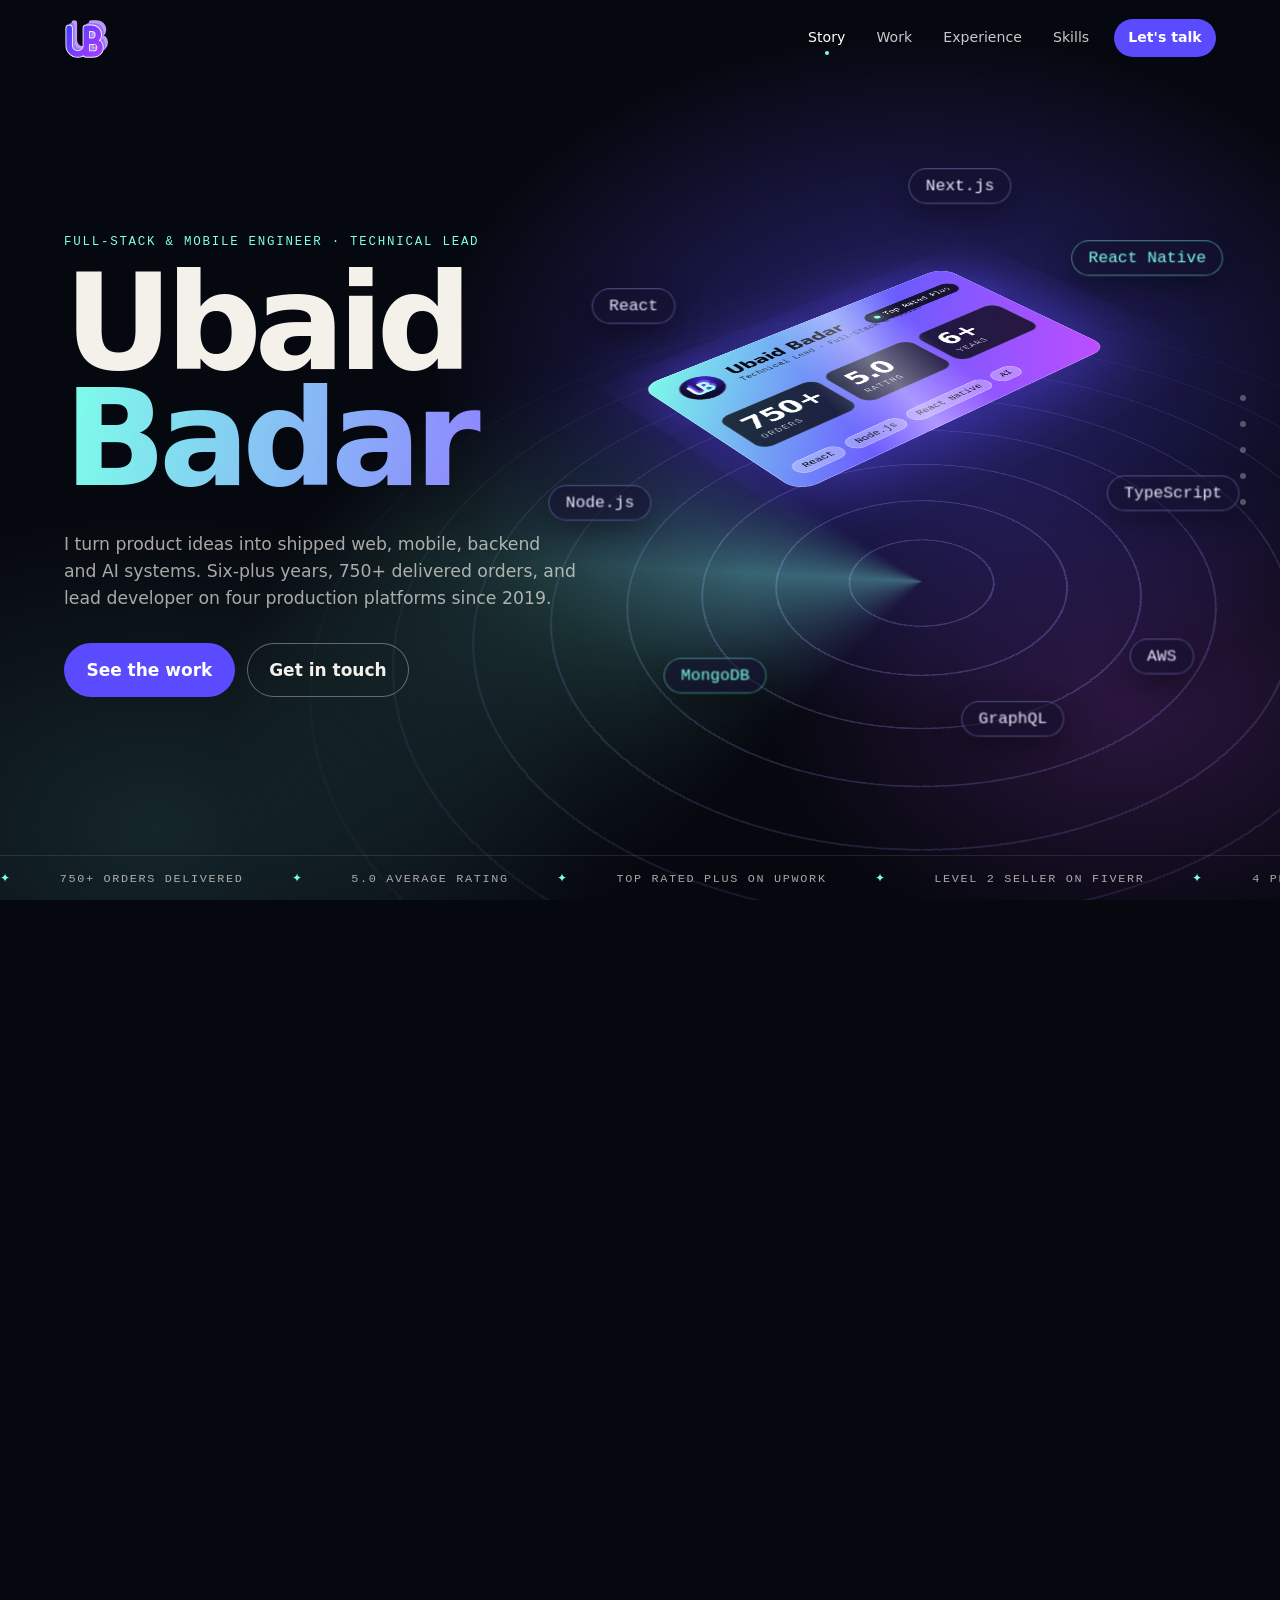
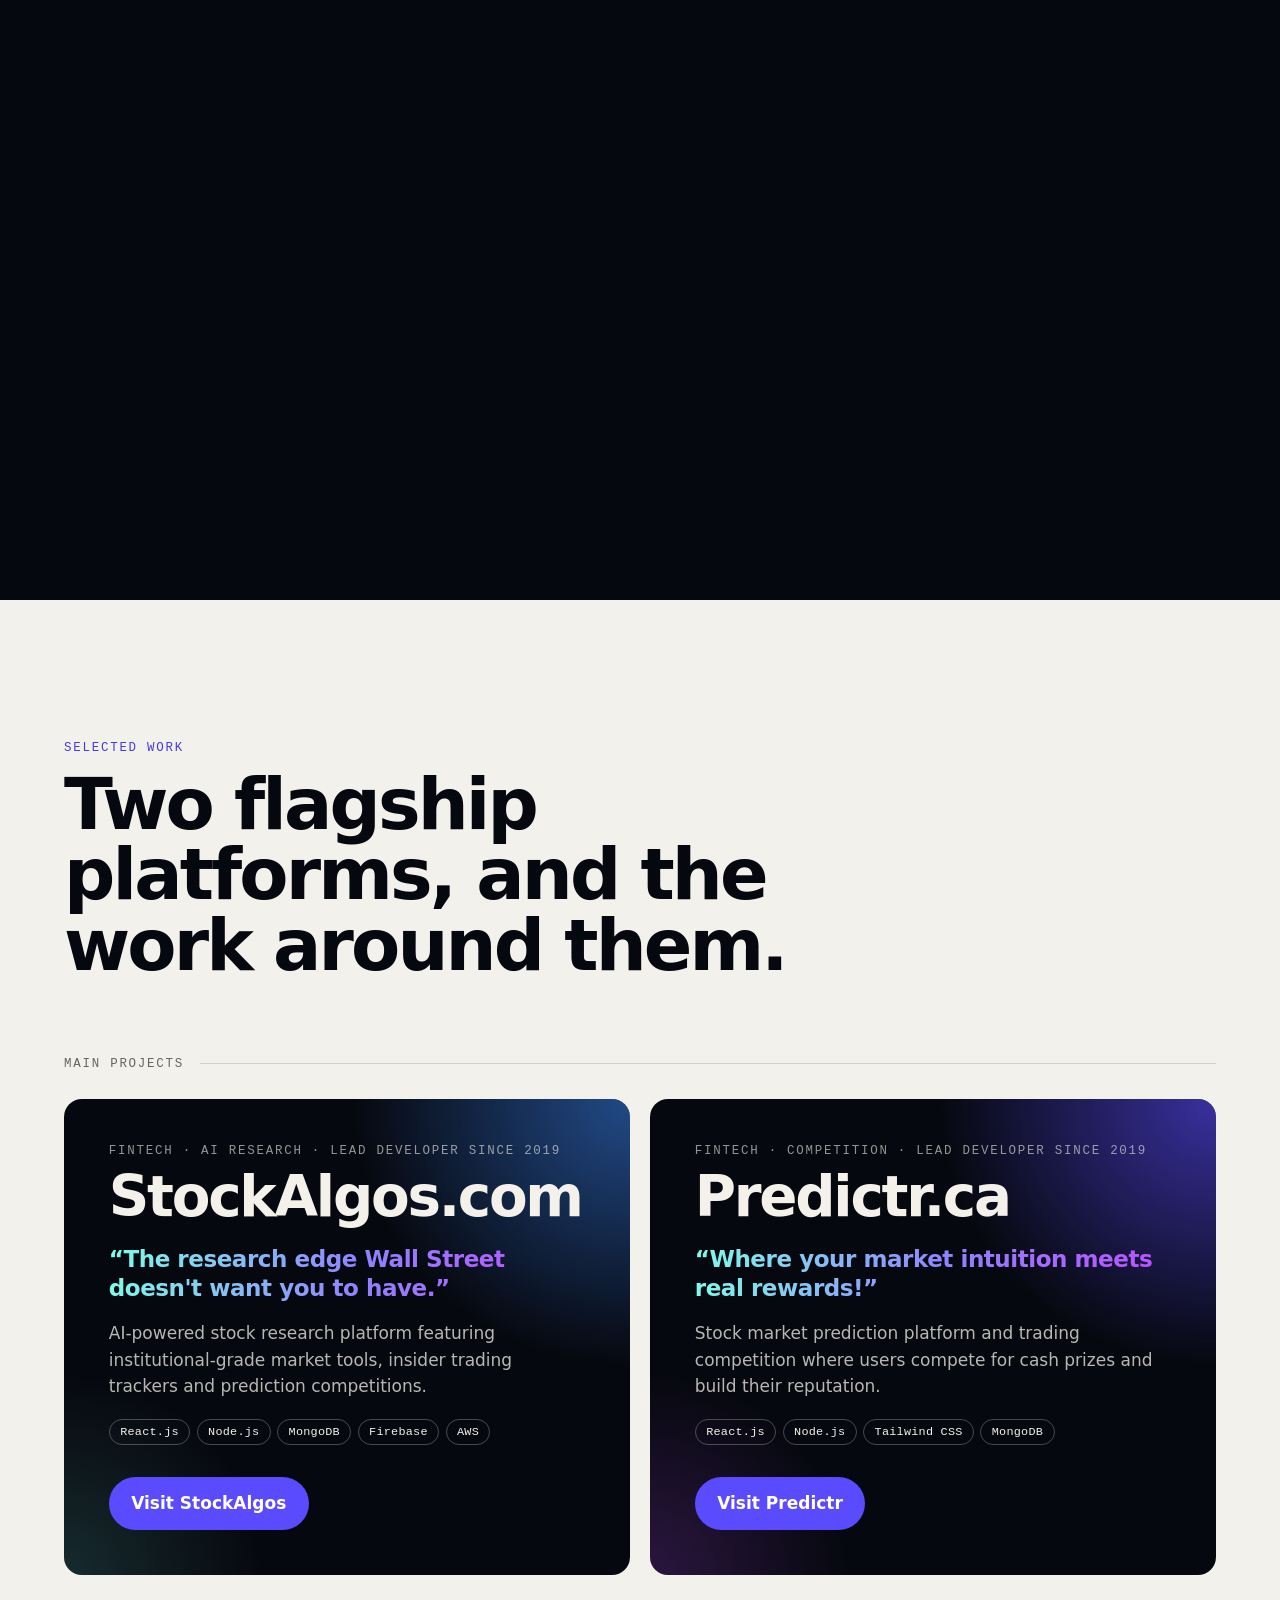
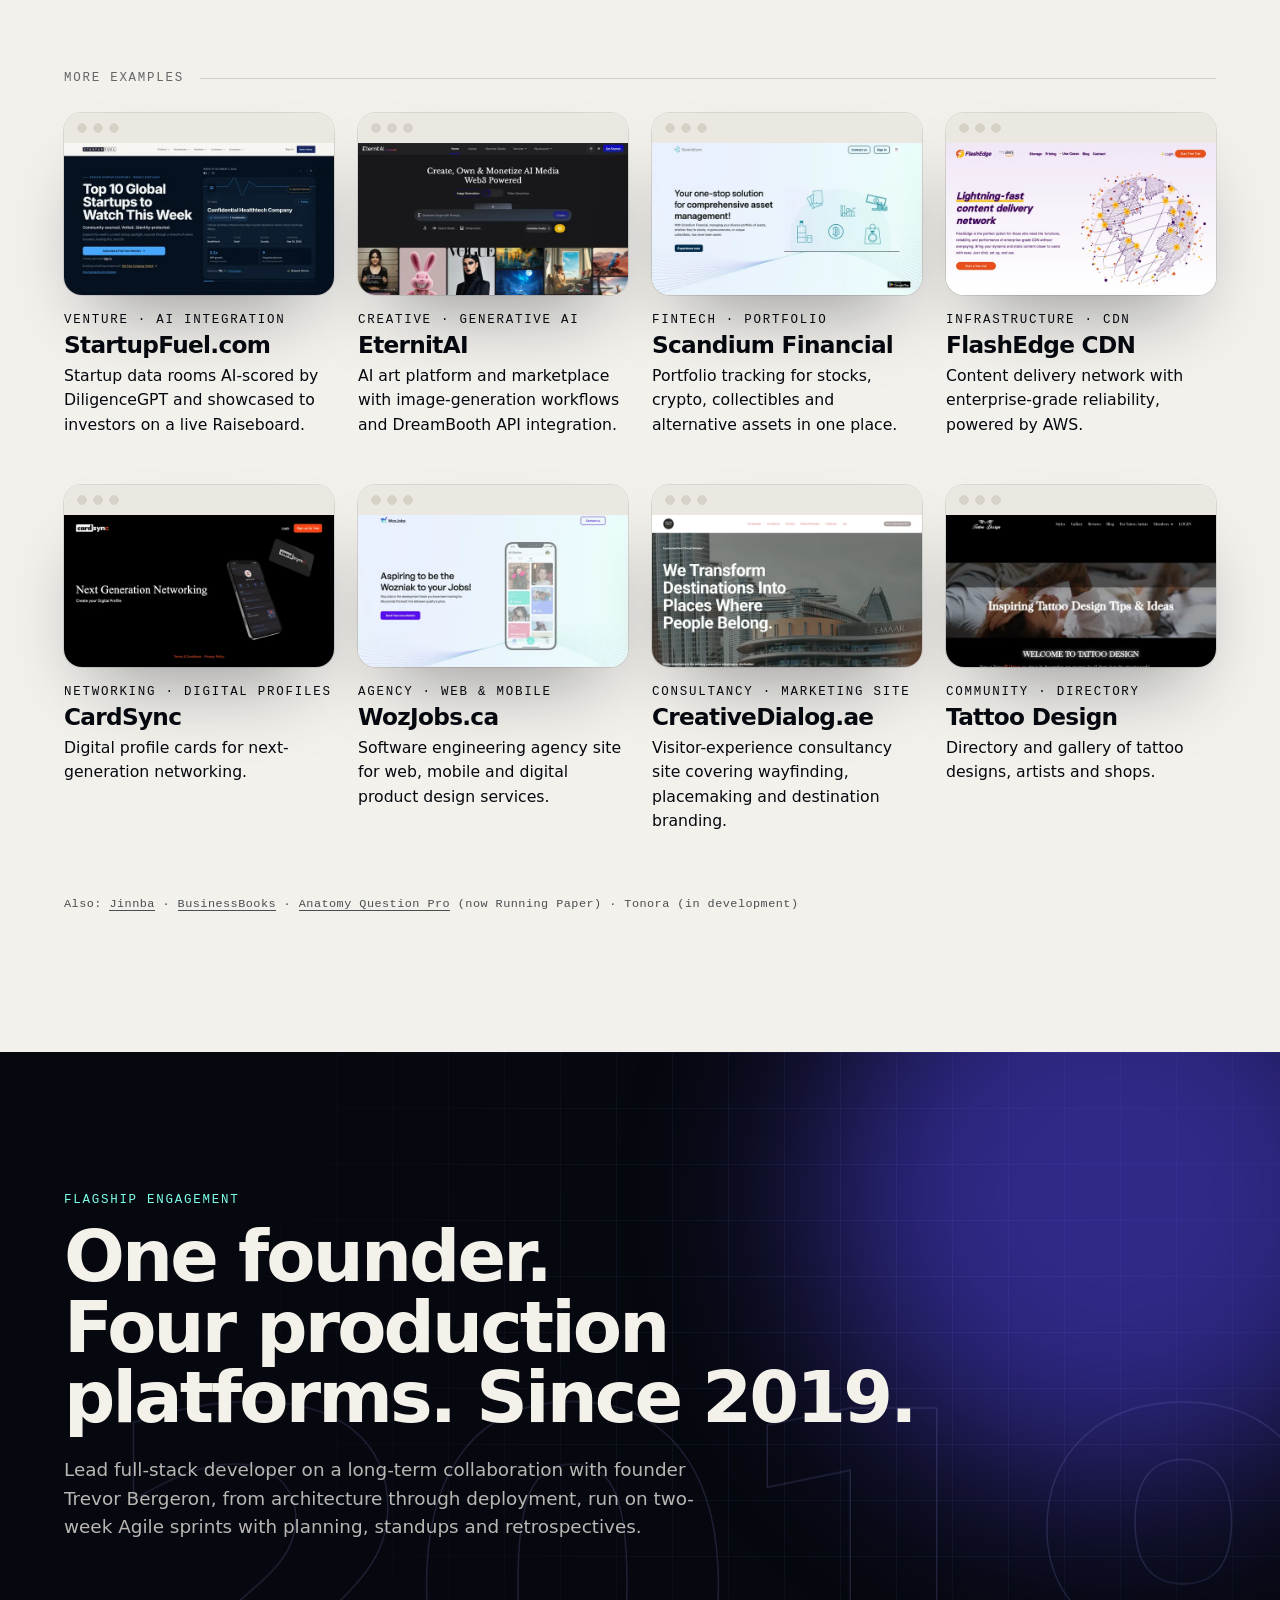
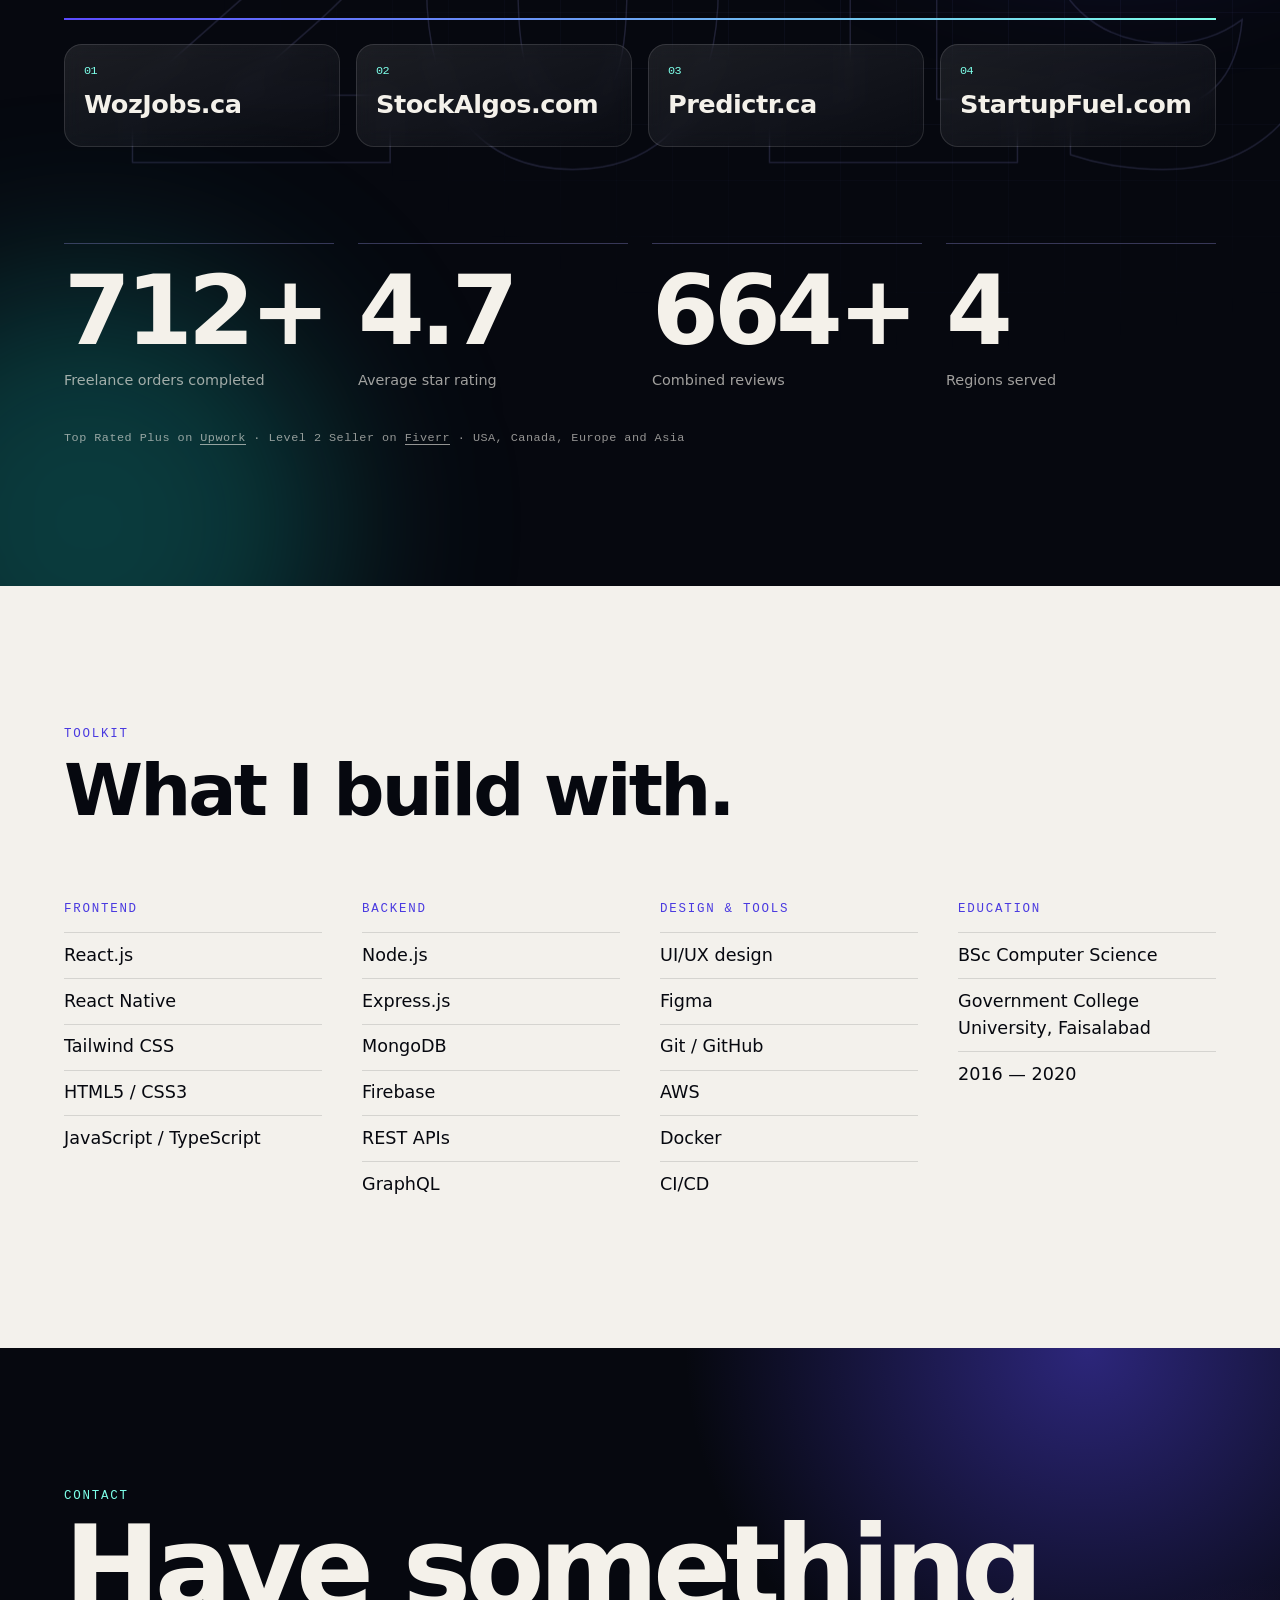
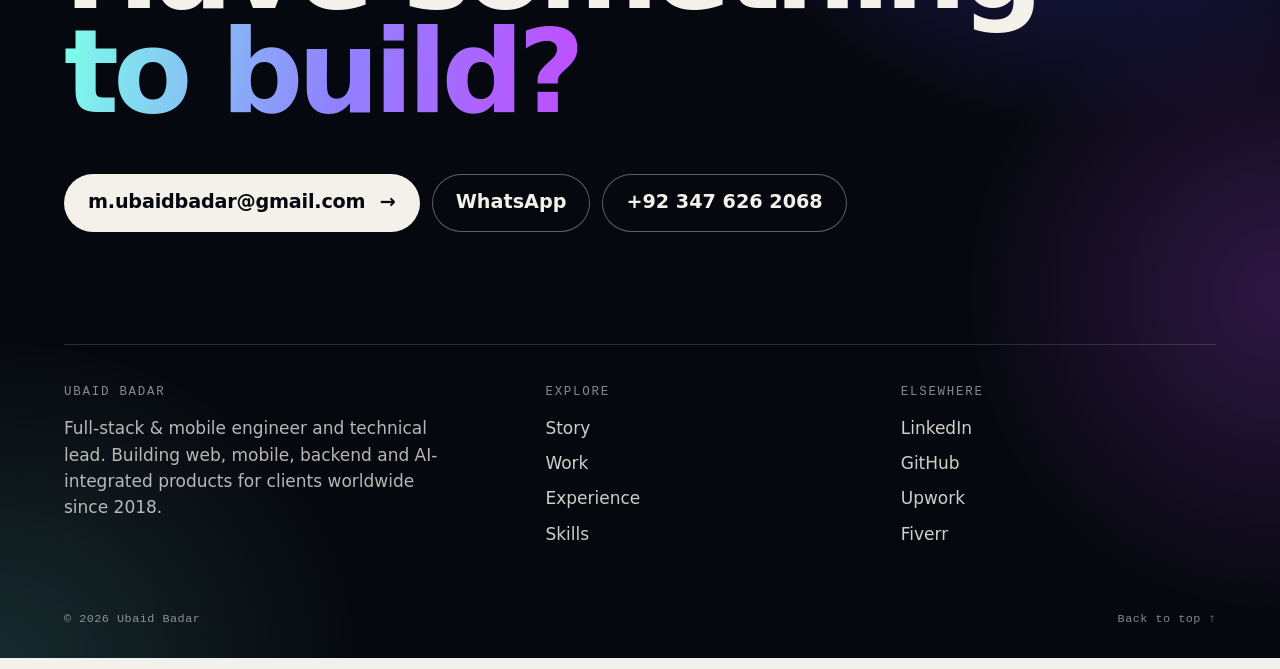
==== commit 49d4d203: "Update assets and improve favicon handling - Replaced apple-touch-icon and favicon-32 images with up" ====
--- a/index.html
+++ b/index.html
@@ -10,33 +10,51 @@
   <meta property="og:description" content="6+ years, 750+ delivered orders, lead developer on four production platforms since 2019.">
   <meta property="og:type" content="website">
   <!-- Social crawlers need an absolute URL: prefix these two with your domain when you deploy. -->
-  <meta property="og:image" content="assets/og.png">
+  <meta property="og:image" content="assets/og.jpg">
   <meta property="og:image:width" content="1200">
   <meta property="og:image:height" content="630">
   <meta property="og:image:alt" content="Ubaid Badar — full-stack and mobile engineer, technical lead">
   <meta name="twitter:card" content="summary_large_image">
-  <meta name="twitter:image" content="assets/og.png">
-  <link rel="icon" href="assets/logo.svg" type="image/svg+xml">
+  <meta name="twitter:image" content="assets/og.jpg">
+  <link rel="icon" href="assets/favicon.svg" type="image/svg+xml">
   <link rel="icon" href="favicon.ico" sizes="any">
   <link rel="apple-touch-icon" href="assets/apple-touch-icon.png">
   <link rel="stylesheet" href="styles.css">
   <!-- All project screenshots are fetched up front so nothing pops in while scrolling. -->
-  <link rel="preload" as="image" type="image/webp" href="assets/shots/startupfuel-640.webp" imagesrcset="assets/shots/startupfuel-640.webp 640w, assets/shots/startupfuel-1280.webp 1280w" imagesizes="(min-width: 1200px) 22vw, (min-width: 640px) 45vw, 92vw">
-  <link rel="preload" as="image" type="image/webp" href="assets/shots/eternitai-640.webp" imagesrcset="assets/shots/eternitai-640.webp 640w, assets/shots/eternitai-1280.webp 1280w" imagesizes="(min-width: 1200px) 22vw, (min-width: 640px) 45vw, 92vw">
-  <link rel="preload" as="image" type="image/webp" href="assets/shots/scandium-640.webp" imagesrcset="assets/shots/scandium-640.webp 640w, assets/shots/scandium-1280.webp 1280w" imagesizes="(min-width: 1200px) 22vw, (min-width: 640px) 45vw, 92vw">
-  <link rel="preload" as="image" type="image/webp" href="assets/shots/flashedgecdn-640.webp" imagesrcset="assets/shots/flashedgecdn-640.webp 640w, assets/shots/flashedgecdn-1280.webp 1280w" imagesizes="(min-width: 1200px) 22vw, (min-width: 640px) 45vw, 92vw">
-  <link rel="preload" as="image" type="image/webp" href="assets/shots/cardsync-640.webp" imagesrcset="assets/shots/cardsync-640.webp 640w, assets/shots/cardsync-1280.webp 1280w" imagesizes="(min-width: 1200px) 22vw, (min-width: 640px) 45vw, 92vw">
-  <link rel="preload" as="image" type="image/webp" href="assets/shots/wozjobs-640.webp" imagesrcset="assets/shots/wozjobs-640.webp 640w, assets/shots/wozjobs-1280.webp 1280w" imagesizes="(min-width: 1200px) 22vw, (min-width: 640px) 45vw, 92vw">
-  <link rel="preload" as="image" type="image/webp" href="assets/shots/creativedialog-640.webp" imagesrcset="assets/shots/creativedialog-640.webp 640w, assets/shots/creativedialog-1280.webp 1280w" imagesizes="(min-width: 1200px) 22vw, (min-width: 640px) 45vw, 92vw">
-  <link rel="preload" as="image" type="image/webp" href="assets/shots/tattoodesign-640.webp" imagesrcset="assets/shots/tattoodesign-640.webp 640w, assets/shots/tattoodesign-1280.webp 1280w" imagesizes="(min-width: 1200px) 22vw, (min-width: 640px) 45vw, 92vw">
-  <script>document.documentElement.classList.add('js');</script>
+  <link rel="preload" as="image" type="image/webp" fetchpriority="low" href="assets/shots/startupfuel-640.webp" imagesrcset="assets/shots/startupfuel-640.webp 640w, assets/shots/startupfuel-960.webp 960w, assets/shots/startupfuel-1280.webp 1280w" imagesizes="(min-width: 1200px) 22vw, (min-width: 640px) 45vw, 92vw">
+  <link rel="preload" as="image" type="image/webp" fetchpriority="low" href="assets/shots/eternitai-640.webp" imagesrcset="assets/shots/eternitai-640.webp 640w, assets/shots/eternitai-960.webp 960w, assets/shots/eternitai-1280.webp 1280w" imagesizes="(min-width: 1200px) 22vw, (min-width: 640px) 45vw, 92vw">
+  <link rel="preload" as="image" type="image/webp" fetchpriority="low" href="assets/shots/scandium-640.webp" imagesrcset="assets/shots/scandium-640.webp 640w, assets/shots/scandium-960.webp 960w, assets/shots/scandium-1280.webp 1280w" imagesizes="(min-width: 1200px) 22vw, (min-width: 640px) 45vw, 92vw">
+  <link rel="preload" as="image" type="image/webp" fetchpriority="low" href="assets/shots/flashedgecdn-640.webp" imagesrcset="assets/shots/flashedgecdn-640.webp 640w, assets/shots/flashedgecdn-960.webp 960w, assets/shots/flashedgecdn-1280.webp 1280w" imagesizes="(min-width: 1200px) 22vw, (min-width: 640px) 45vw, 92vw">
+  <link rel="preload" as="image" type="image/webp" fetchpriority="low" href="assets/shots/cardsync-640.webp" imagesrcset="assets/shots/cardsync-640.webp 640w, assets/shots/cardsync-960.webp 960w, assets/shots/cardsync-1280.webp 1280w" imagesizes="(min-width: 1200px) 22vw, (min-width: 640px) 45vw, 92vw">
+  <link rel="preload" as="image" type="image/webp" fetchpriority="low" href="assets/shots/wozjobs-640.webp" imagesrcset="assets/shots/wozjobs-640.webp 640w, assets/shots/wozjobs-960.webp 960w, assets/shots/wozjobs-1280.webp 1280w" imagesizes="(min-width: 1200px) 22vw, (min-width: 640px) 45vw, 92vw">
+  <link rel="preload" as="image" type="image/webp" fetchpriority="low" href="assets/shots/creativedialog-640.webp" imagesrcset="assets/shots/creativedialog-640.webp 640w, assets/shots/creativedialog-960.webp 960w, assets/shots/creativedialog-1280.webp 1280w" imagesizes="(min-width: 1200px) 22vw, (min-width: 640px) 45vw, 92vw">
+  <link rel="preload" as="image" type="image/webp" fetchpriority="low" href="assets/shots/tattoodesign-640.webp" imagesrcset="assets/shots/tattoodesign-640.webp 640w, assets/shots/tattoodesign-960.webp 960w, assets/shots/tattoodesign-1280.webp 1280w" imagesizes="(min-width: 1200px) 22vw, (min-width: 640px) 45vw, 92vw">
+  <link rel="preload" as="script" href="main.js">
+  <script>
+    // Pick the layout before first paint so the page does not re-flow when main.js arrives.
+    (function (d) {
+      d.classList.add('js');
+      var forced = new URLSearchParams(location.search).get('motion') === 'on';
+      if (forced || !matchMedia('(prefers-reduced-motion: reduce)').matches) d.classList.add('motion');
+    })(document.documentElement);
+  </script>
+  <script src="main.js" defer></script>
 </head>
 <body>
   <a class="skip" href="#work">Skip to work</a>
 
   <header class="nav">
     <a class="nav-mark" href="#top" aria-label="Ubaid Badar, back to top">
-      <img src="assets/logo.svg" width="64" height="64" alt="">
+      <svg viewBox="9 3 54 48" aria-hidden="true">
+        <defs>
+          <path id="nav-ub" d="M15 15v20a10 10 0 0 0 20 0V15v30M35 15h6.5a7.5 7.5 0 0 1 0 15H35h8.5a7.5 7.5 0 0 1 0 15H35"/>
+          <linearGradient id="nav-face" x1="12" y1="14" x2="54" y2="48" gradientUnits="userSpaceOnUse"><stop offset="0" stop-color="#4a3aff"/><stop offset="1" stop-color="#b23cff"/></linearGradient>
+        </defs>
+        <use class="e2" href="#nav-ub" transform="translate(6 -6)"/>
+        <use class="e1" href="#nav-ub" transform="translate(3 -3)"/>
+        <use class="k" href="#nav-ub"/>
+        <use class="f" href="#nav-ub"/>
+      </svg>
     </a>
     <nav aria-label="Primary">
       <a href="#ch-1">Story</a>
@@ -92,7 +110,7 @@
                   <svg viewBox="0 0 48 48"><circle cx="24" cy="24" r="6"/><path d="M24 4v8M24 36v8M4 24h8M36 24h8M10 10l6 6M32 32l6 6M38 10l-6 6M16 32l-6 6"/></svg>
                   <b>AI</b><i>LLM APIs · image pipelines</i>
                 </div>
-                <div class="face f-shot"><img src="assets/shots/eternitai-640.webp" width="640" height="360" alt="" decoding="async"><span>EternitAI.com</span></div>
+                <div class="face f-shot"><img src="assets/shots/eternitai-640.webp" srcset="assets/shots/eternitai-640.webp 640w, assets/shots/eternitai-960.webp 960w, assets/shots/eternitai-1280.webp 1280w" sizes="(min-width: 1200px) 22vw, (min-width: 640px) 45vw, 92vw" width="640" height="360" alt="" fetchpriority="low" decoding="async"><span>EternitAI.com</span></div>
               </div>
               <div class="slab" data-i="1">
                 <div class="face f-solid"><p class="edge"><b>03</b> Data <i>MongoDB · Firebase</i></p></div>
@@ -101,7 +119,7 @@
                   <svg viewBox="0 0 48 48"><rect x="7" y="7" width="34" height="13" rx="3"/><rect x="7" y="28" width="34" height="13" rx="3"/><path d="M13 13.5h4M13 34.5h4"/></svg>
                   <b>Backend</b><i>Node.js · Express · MongoDB</i>
                 </div>
-                <div class="face f-shot"><img src="assets/shots/creativedialog-640.webp" width="640" height="360" alt="" decoding="async"><span>CreativeDialog.ae</span></div>
+                <div class="face f-shot"><img src="assets/shots/creativedialog-640.webp" srcset="assets/shots/creativedialog-640.webp 640w, assets/shots/creativedialog-960.webp 960w, assets/shots/creativedialog-1280.webp 1280w" sizes="(min-width: 1200px) 22vw, (min-width: 640px) 45vw, 92vw" width="640" height="360" alt="" fetchpriority="low" decoding="async"><span>CreativeDialog.ae</span></div>
               </div>
               <div class="slab" data-i="2">
                 <div class="face f-solid"><p class="edge"><b>02</b> API <i>Node.js · REST · GraphQL</i></p></div>
@@ -110,7 +128,7 @@
                   <svg viewBox="0 0 48 48"><rect x="14" y="4" width="20" height="40" rx="5"/><path d="M21 9h6"/></svg>
                   <b>Mobile</b><i>React Native · iOS · Android</i>
                 </div>
-                <div class="face f-shot"><img src="assets/shots/wozjobs-640.webp" width="640" height="360" alt="" decoding="async"><span>WozJobs.ca</span></div>
+                <div class="face f-shot"><img src="assets/shots/wozjobs-640.webp" srcset="assets/shots/wozjobs-640.webp 640w, assets/shots/wozjobs-960.webp 960w, assets/shots/wozjobs-1280.webp 1280w" sizes="(min-width: 1200px) 22vw, (min-width: 640px) 45vw, 92vw" width="640" height="360" alt="" fetchpriority="low" decoding="async"><span>WozJobs.ca</span></div>
               </div>
               <div class="slab" data-i="3">
                 <div class="face f-solid f-top">
@@ -131,7 +149,7 @@
                   <svg viewBox="0 0 48 48"><rect x="4" y="8" width="40" height="32" rx="5"/><path d="M4 17h40M10 12.5h2M15 12.5h2"/></svg>
                   <b>Web</b><i>React · Next.js · Tailwind CSS</i>
                 </div>
-                <div class="face f-shot"><img src="assets/shots/startupfuel-640.webp" width="640" height="360" alt="" decoding="async"><span>StartupFuel.com</span></div>
+                <div class="face f-shot"><img src="assets/shots/startupfuel-640.webp" srcset="assets/shots/startupfuel-640.webp 640w, assets/shots/startupfuel-960.webp 960w, assets/shots/startupfuel-1280.webp 1280w" sizes="(min-width: 1200px) 22vw, (min-width: 640px) 45vw, 92vw" width="640" height="360" alt="" fetchpriority="low" decoding="async"><span>StartupFuel.com</span></div>
               </div>
             </div>
             <div class="orbs">
@@ -260,7 +278,7 @@
       <div class="examples">
         <article class="example">
           <a class="frame" href="https://www.startupfuel.com/" target="_blank" rel="noopener">
-            <img src="assets/shots/startupfuel-640.webp" srcset="assets/shots/startupfuel-640.webp 640w, assets/shots/startupfuel-1280.webp 1280w" sizes="(min-width: 1200px) 22vw, (min-width: 640px) 45vw, 92vw" width="640" height="360" loading="eager" decoding="async" alt="StartupFuel homepage showing a weekly spotlight of vetted startups">
+            <img src="assets/shots/startupfuel-640.webp" srcset="assets/shots/startupfuel-640.webp 640w, assets/shots/startupfuel-960.webp 960w, assets/shots/startupfuel-1280.webp 1280w" sizes="(min-width: 1200px) 22vw, (min-width: 640px) 45vw, 92vw" width="640" height="360" loading="eager" fetchpriority="low" decoding="async" alt="StartupFuel homepage showing a weekly spotlight of vetted startups">
           </a>
           <p class="proj-kind">Venture · AI integration</p>
           <h4>StartupFuel.com</h4>
@@ -268,7 +286,7 @@
         </article>
         <article class="example">
           <a class="frame" href="https://www.eternitai.com/" target="_blank" rel="noopener">
-            <img src="assets/shots/eternitai-640.webp" srcset="assets/shots/eternitai-640.webp 640w, assets/shots/eternitai-1280.webp 1280w" sizes="(min-width: 1200px) 22vw, (min-width: 640px) 45vw, 92vw" width="640" height="360" loading="eager" decoding="async" alt="EternitAI homepage with an image-generation prompt box and a gallery of generated artwork">
+            <img src="assets/shots/eternitai-640.webp" srcset="assets/shots/eternitai-640.webp 640w, assets/shots/eternitai-960.webp 960w, assets/shots/eternitai-1280.webp 1280w" sizes="(min-width: 1200px) 22vw, (min-width: 640px) 45vw, 92vw" width="640" height="360" loading="eager" fetchpriority="low" decoding="async" alt="EternitAI homepage with an image-generation prompt box and a gallery of generated artwork">
           </a>
           <p class="proj-kind">Creative · Generative AI</p>
           <h4>EternitAI</h4>
@@ -276,7 +294,7 @@
         </article>
         <article class="example">
           <a class="frame" href="https://scandium.pro/" target="_blank" rel="noopener">
-            <img src="assets/shots/scandium-640.webp" srcset="assets/shots/scandium-640.webp 640w, assets/shots/scandium-1280.webp 1280w" sizes="(min-width: 1200px) 22vw, (min-width: 640px) 45vw, 92vw" width="640" height="360" loading="eager" decoding="async" alt="Scandium Financial homepage with an asset-management headline and illustration">
+            <img src="assets/shots/scandium-640.webp" srcset="assets/shots/scandium-640.webp 640w, assets/shots/scandium-960.webp 960w, assets/shots/scandium-1280.webp 1280w" sizes="(min-width: 1200px) 22vw, (min-width: 640px) 45vw, 92vw" width="640" height="360" loading="eager" fetchpriority="low" decoding="async" alt="Scandium Financial homepage with an asset-management headline and illustration">
           </a>
           <p class="proj-kind">Fintech · Portfolio</p>
           <h4>Scandium Financial</h4>
@@ -284,7 +302,7 @@
         </article>
         <article class="example">
           <a class="frame" href="https://flashedgecdn.com/" target="_blank" rel="noopener">
-            <img src="assets/shots/flashedgecdn-640.webp" srcset="assets/shots/flashedgecdn-640.webp 640w, assets/shots/flashedgecdn-1280.webp 1280w" sizes="(min-width: 1200px) 22vw, (min-width: 640px) 45vw, 92vw" width="640" height="360" loading="eager" decoding="async" alt="FlashEdge CDN homepage with a globe illustration of network locations">
+            <img src="assets/shots/flashedgecdn-640.webp" srcset="assets/shots/flashedgecdn-640.webp 640w, assets/shots/flashedgecdn-960.webp 960w, assets/shots/flashedgecdn-1280.webp 1280w" sizes="(min-width: 1200px) 22vw, (min-width: 640px) 45vw, 92vw" width="640" height="360" loading="eager" fetchpriority="low" decoding="async" alt="FlashEdge CDN homepage with a globe illustration of network locations">
           </a>
           <p class="proj-kind">Infrastructure · CDN</p>
           <h4>FlashEdge CDN</h4>
@@ -292,7 +310,7 @@
         </article>
         <article class="example">
           <a class="frame" href="https://www.cardsync.co/" target="_blank" rel="noopener">
-            <img src="assets/shots/cardsync-640.webp" srcset="assets/shots/cardsync-640.webp 640w, assets/shots/cardsync-1280.webp 1280w" sizes="(min-width: 1200px) 22vw, (min-width: 640px) 45vw, 92vw" width="640" height="360" loading="eager" decoding="async" alt="CardSync homepage showing a phone with a digital profile and a card">
+            <img src="assets/shots/cardsync-640.webp" srcset="assets/shots/cardsync-640.webp 640w, assets/shots/cardsync-960.webp 960w, assets/shots/cardsync-1280.webp 1280w" sizes="(min-width: 1200px) 22vw, (min-width: 640px) 45vw, 92vw" width="640" height="360" loading="eager" fetchpriority="low" decoding="async" alt="CardSync homepage showing a phone with a digital profile and a card">
           </a>
           <p class="proj-kind">Networking · Digital profiles</p>
           <h4>CardSync</h4>
@@ -300,7 +318,7 @@
         </article>
         <article class="example">
           <a class="frame" href="https://wozjobs.ca/" target="_blank" rel="noopener">
-            <img src="assets/shots/wozjobs-640.webp" srcset="assets/shots/wozjobs-640.webp 640w, assets/shots/wozjobs-1280.webp 1280w" sizes="(min-width: 1200px) 22vw, (min-width: 640px) 45vw, 92vw" width="640" height="360" loading="eager" decoding="async" alt="WozJobs homepage with a mobile app preview">
+            <img src="assets/shots/wozjobs-640.webp" srcset="assets/shots/wozjobs-640.webp 640w, assets/shots/wozjobs-960.webp 960w, assets/shots/wozjobs-1280.webp 1280w" sizes="(min-width: 1200px) 22vw, (min-width: 640px) 45vw, 92vw" width="640" height="360" loading="eager" fetchpriority="low" decoding="async" alt="WozJobs homepage with a mobile app preview">
           </a>
           <p class="proj-kind">Agency · Web &amp; mobile</p>
           <h4>WozJobs.ca</h4>
@@ -308,7 +326,7 @@
         </article>
         <article class="example">
           <a class="frame" href="https://creativedialog.ae/" target="_blank" rel="noopener">
-            <img src="assets/shots/creativedialog-640.webp" srcset="assets/shots/creativedialog-640.webp 640w, assets/shots/creativedialog-1280.webp 1280w" sizes="(min-width: 1200px) 22vw, (min-width: 640px) 45vw, 92vw" width="640" height="360" loading="eager" decoding="async" alt="Creative Dialog homepage with a headline over a city destination photograph">
+            <img src="assets/shots/creativedialog-640.webp" srcset="assets/shots/creativedialog-640.webp 640w, assets/shots/creativedialog-960.webp 960w, assets/shots/creativedialog-1280.webp 1280w" sizes="(min-width: 1200px) 22vw, (min-width: 640px) 45vw, 92vw" width="640" height="360" loading="eager" fetchpriority="low" decoding="async" alt="Creative Dialog homepage with a headline over a city destination photograph">
           </a>
           <p class="proj-kind">Consultancy · Marketing site</p>
           <h4>CreativeDialog.ae</h4>
@@ -316,7 +334,7 @@
         </article>
         <article class="example">
           <a class="frame" href="https://tattoodesign.com/" target="_blank" rel="noopener">
-            <img src="assets/shots/tattoodesign-640.webp" srcset="assets/shots/tattoodesign-640.webp 640w, assets/shots/tattoodesign-1280.webp 1280w" sizes="(min-width: 1200px) 22vw, (min-width: 640px) 45vw, 92vw" width="640" height="360" loading="eager" decoding="async" alt="Tattoo Design homepage with a hero photograph and site navigation">
+            <img src="assets/shots/tattoodesign-640.webp" srcset="assets/shots/tattoodesign-640.webp 640w, assets/shots/tattoodesign-960.webp 960w, assets/shots/tattoodesign-1280.webp 1280w" sizes="(min-width: 1200px) 22vw, (min-width: 640px) 45vw, 92vw" width="640" height="360" loading="eager" fetchpriority="low" decoding="async" alt="Tattoo Design homepage with a hero photograph and site navigation">
           </a>
           <p class="proj-kind">Community · Directory</p>
           <h4>Tattoo Design</h4>
@@ -419,6 +437,5 @@
     </div>
   </footer>
 
-  <script src="main.js" defer></script>
 </body>
 </html>
--- a/styles.css
+++ b/styles.css
@@ -122,8 +122,14 @@
   transition: transform .35s var(--ease), color .3s;
 }
 .nav-mark:hover { transform: rotate(-8deg) scale(1.15); }
-.nav-mark img { display: block; width: 2.75rem; height: 2.75rem; transition: width .5s var(--ease), height .5s var(--ease); }
-.nav.is-stuck .nav-mark img { width: 2.05rem; height: 2.05rem; } /* sits inside the progress ring */
+/* Logo: the same colours on every section. */
+.nav-mark .f { stroke: url(#nav-face); }
+/* Mid-tone layers behind, and a thin light edge around the letters so they read on any background. */
+.nav-mark .e1 { stroke: #8a7df5; }
+.nav-mark .e2 { stroke: #c895f7; }
+.nav-mark .k { stroke: #f4f1ff; stroke-width: 8.6; }
+.nav-mark svg { display: block; width: 2.9rem; height: auto; fill: none; stroke-width: 6.5; stroke-linecap: round; stroke-linejoin: round; transition: width .5s var(--ease); }
+.nav.is-stuck .nav-mark svg { width: 1.6rem; } /* sits inside the progress ring */
 .nav nav { display: flex; align-items: center; gap: .15rem; }
 .nav nav a {
   position: relative; padding: .5rem .9rem; border-radius: var(--r-pill); font-size: .88rem; text-decoration: none;
@@ -248,9 +254,9 @@
 @keyframes shine { 0%, 55% { transform: translateX(-60%); } 100% { transform: translateX(60%); } }
 .id-head { display: flex; align-items: center; gap: 12px; }
 .id-mark {
-  flex: none; width: 52px; height: 52px; border-radius: 50%; box-shadow: 0 8px 20px rgba(6,8,15,.35);
-}
-.id-mark img { width: 100%; height: 100%; border-radius: inherit; }
+  flex: none; width: 54px; height: 48px;
+}
+.id-mark img { width: 100%; height: 100%; }
 .id-head p { display: flex; flex-direction: column; min-width: 0; }
 .face .id-head b { font-size: 23px; letter-spacing: -.03em; }
 .face .id-head i { margin-top: 3px; font-size: 11.5px; opacity: .75; white-space: nowrap; }
@@ -360,11 +366,15 @@
 .motion .orb span { animation: drift 6s ease-in-out infinite; }
 .motion .orb:nth-child(2n) span { animation-duration: 7.5s; animation-delay: -2s; }
 .motion .orb:nth-child(3n) span { animation-duration: 9s; animation-delay: -4s; }
-.motion .slab { animation: drop 1.1s var(--ease) both; }
-.motion .slab[data-i="1"] { animation-delay: .12s; }
-.motion .slab[data-i="2"] { animation-delay: .24s; }
-.motion .slab[data-i="3"] { animation-delay: .36s; }
-.motion .orbs { animation: fade 1s .9s both; }
+.motion.ready .slab { animation: drop 1.1s var(--ease) both; }
+.motion.ready .slab[data-i="1"] { animation-delay: .12s; }
+.motion.ready .slab[data-i="2"] { animation-delay: .24s; }
+.motion.ready .slab[data-i="3"] { animation-delay: .36s; }
+.motion.ready .orbs { animation: fade 1s .9s both; }
+.motion:not(.ready) .orbs { visibility: hidden; } /* positioned by main.js */
+/* Looping animations only run while they can be seen. */
+.story.is-offscreen :is(.tilt, .floor, .orb span, .ticker ul), .story.is-offscreen .f-top::after,
+.story.past-hero :is(.floor, .orb span, .ticker ul) { animation-play-state: paused; }
 .motion .hero h1 span { animation: rise .9s var(--ease) both; }
 .motion .hero .h1-b { animation-delay: .1s; }
 .motion .eyebrow, .motion .hero-lede, .motion .hero-cta { animation: rise .9s .25s var(--ease) both; }
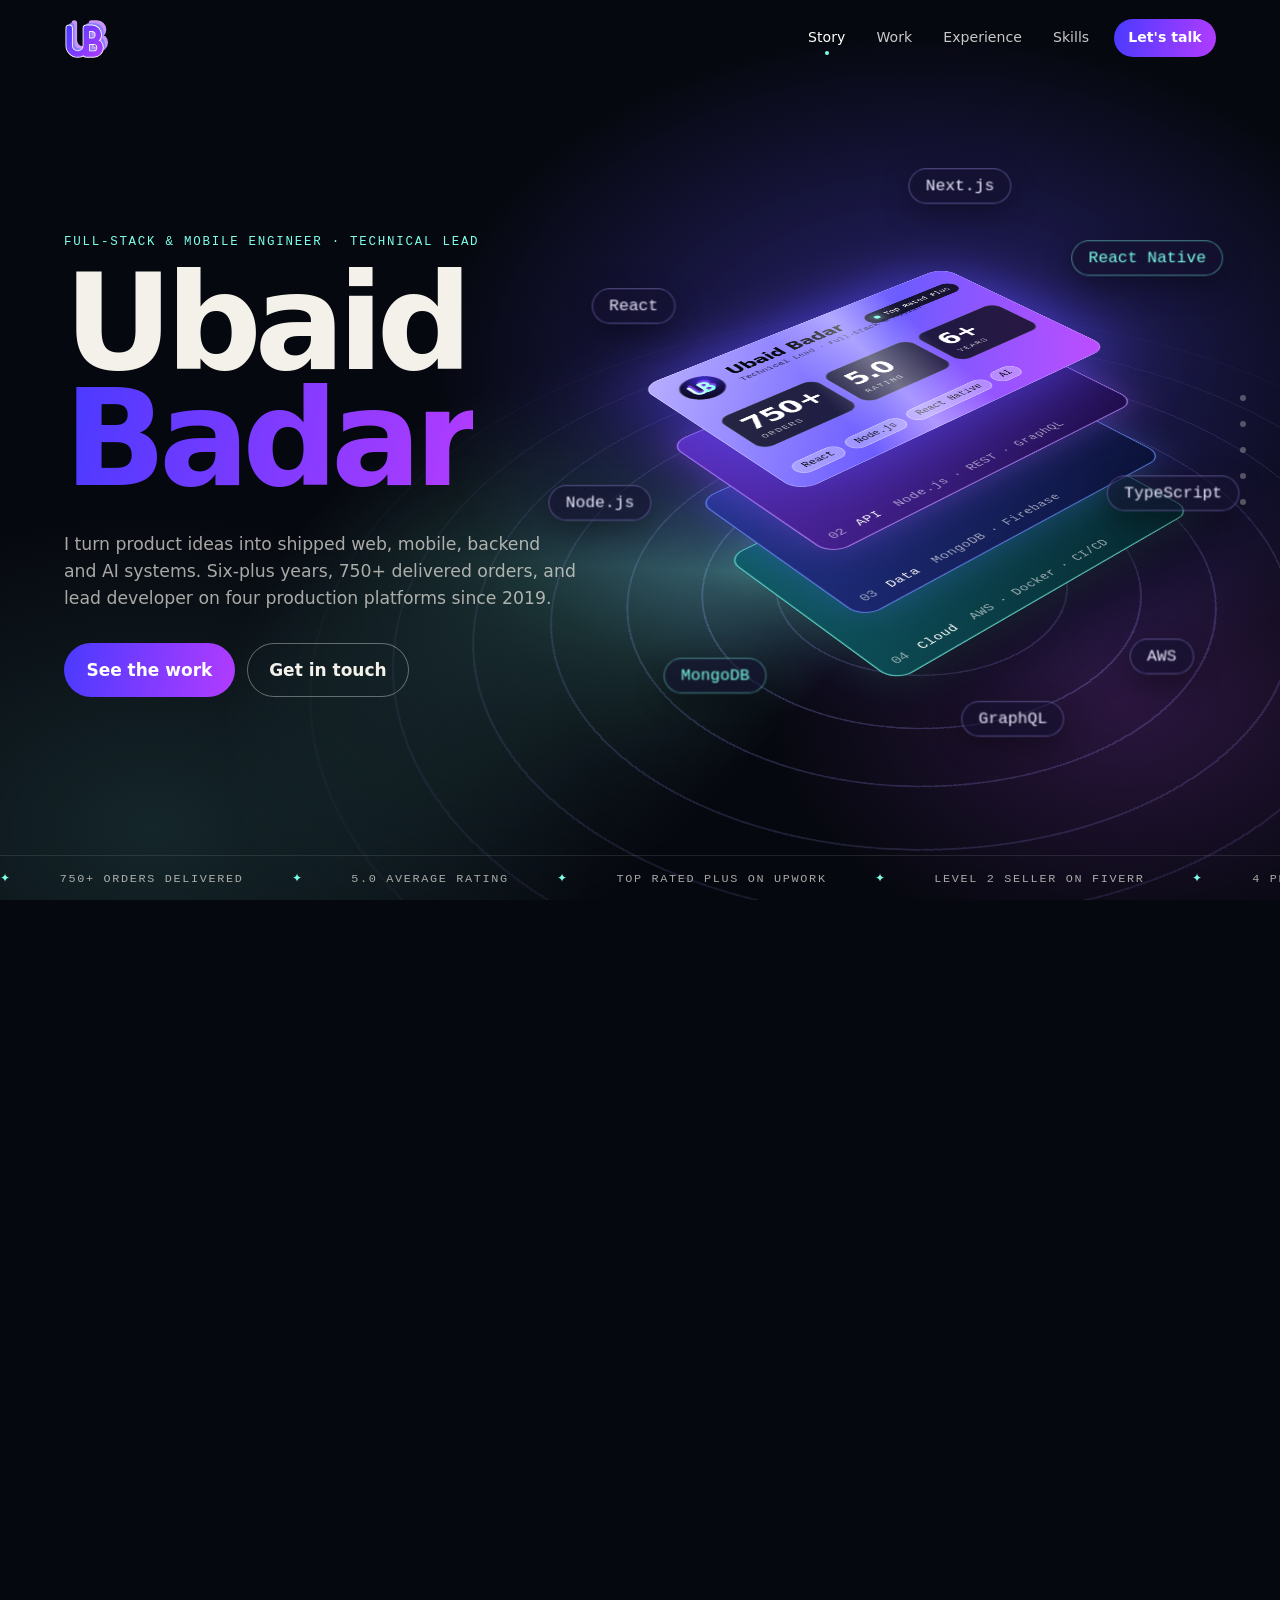
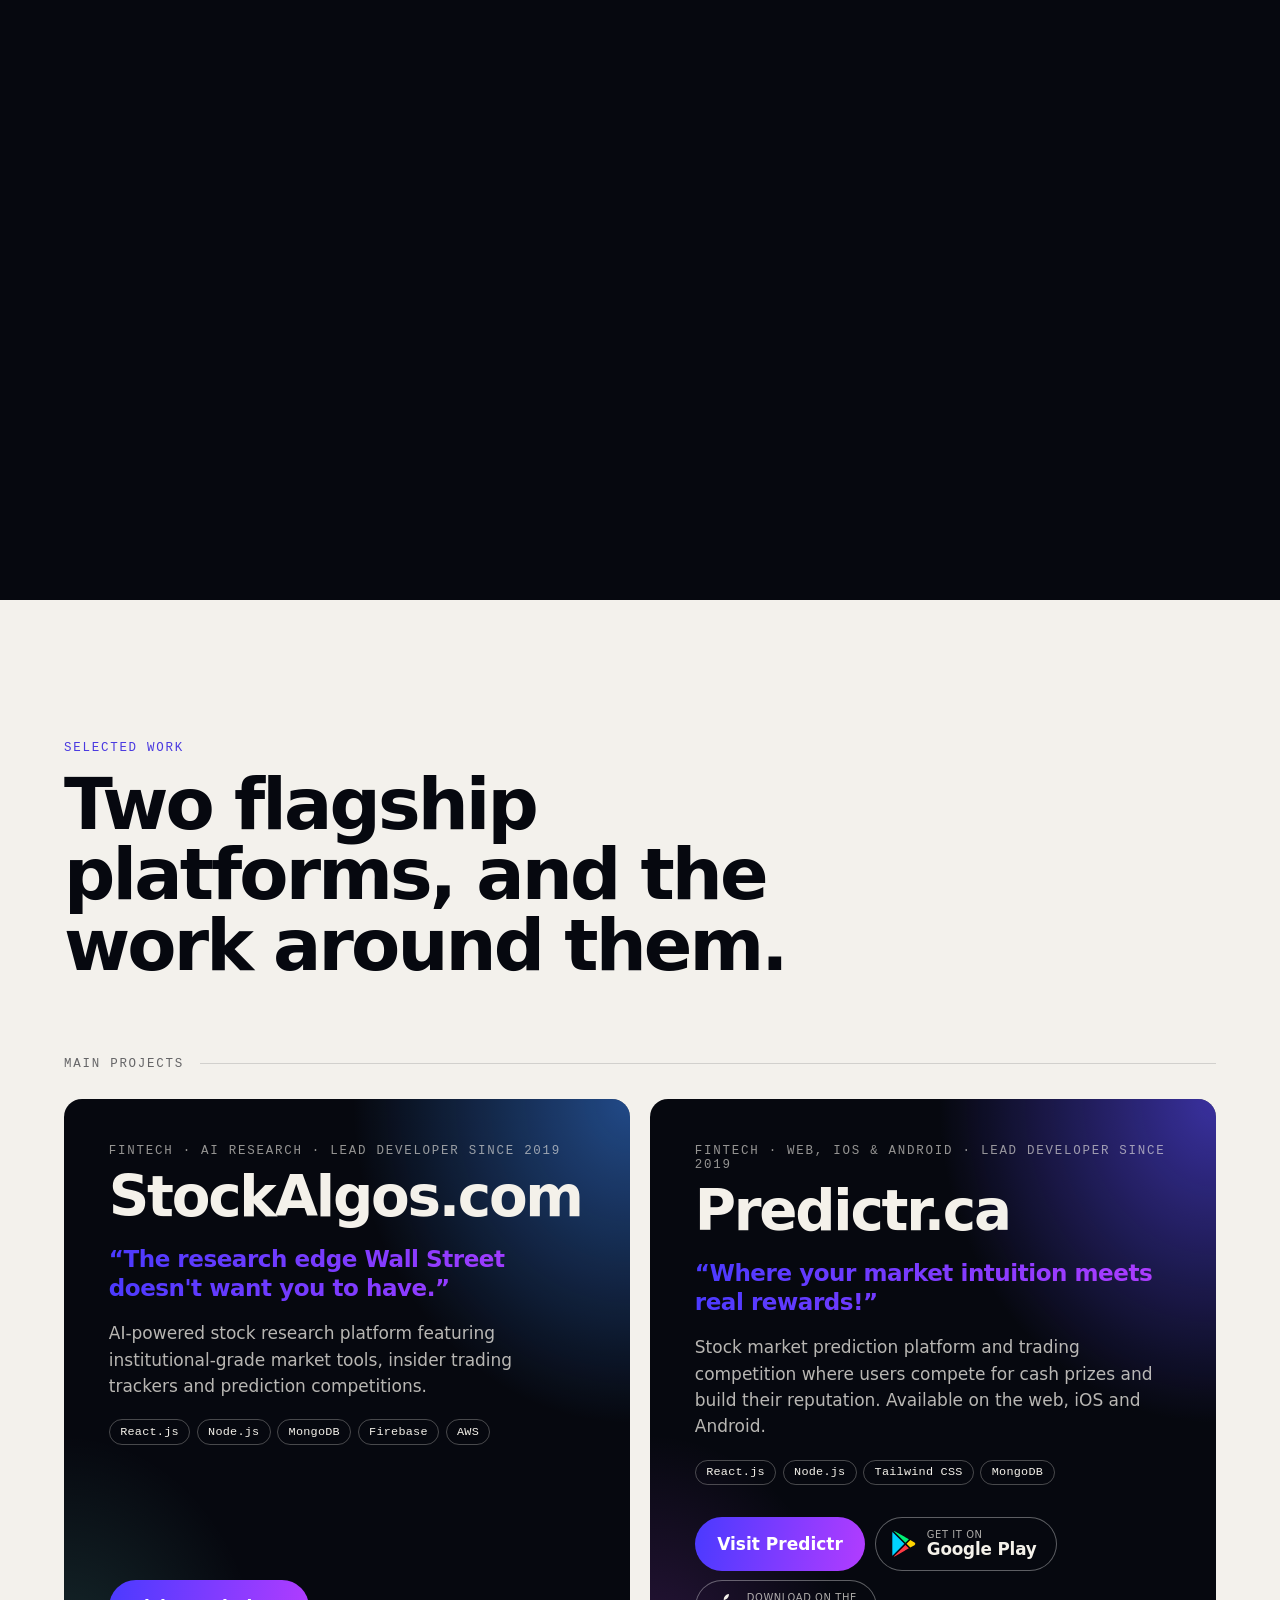
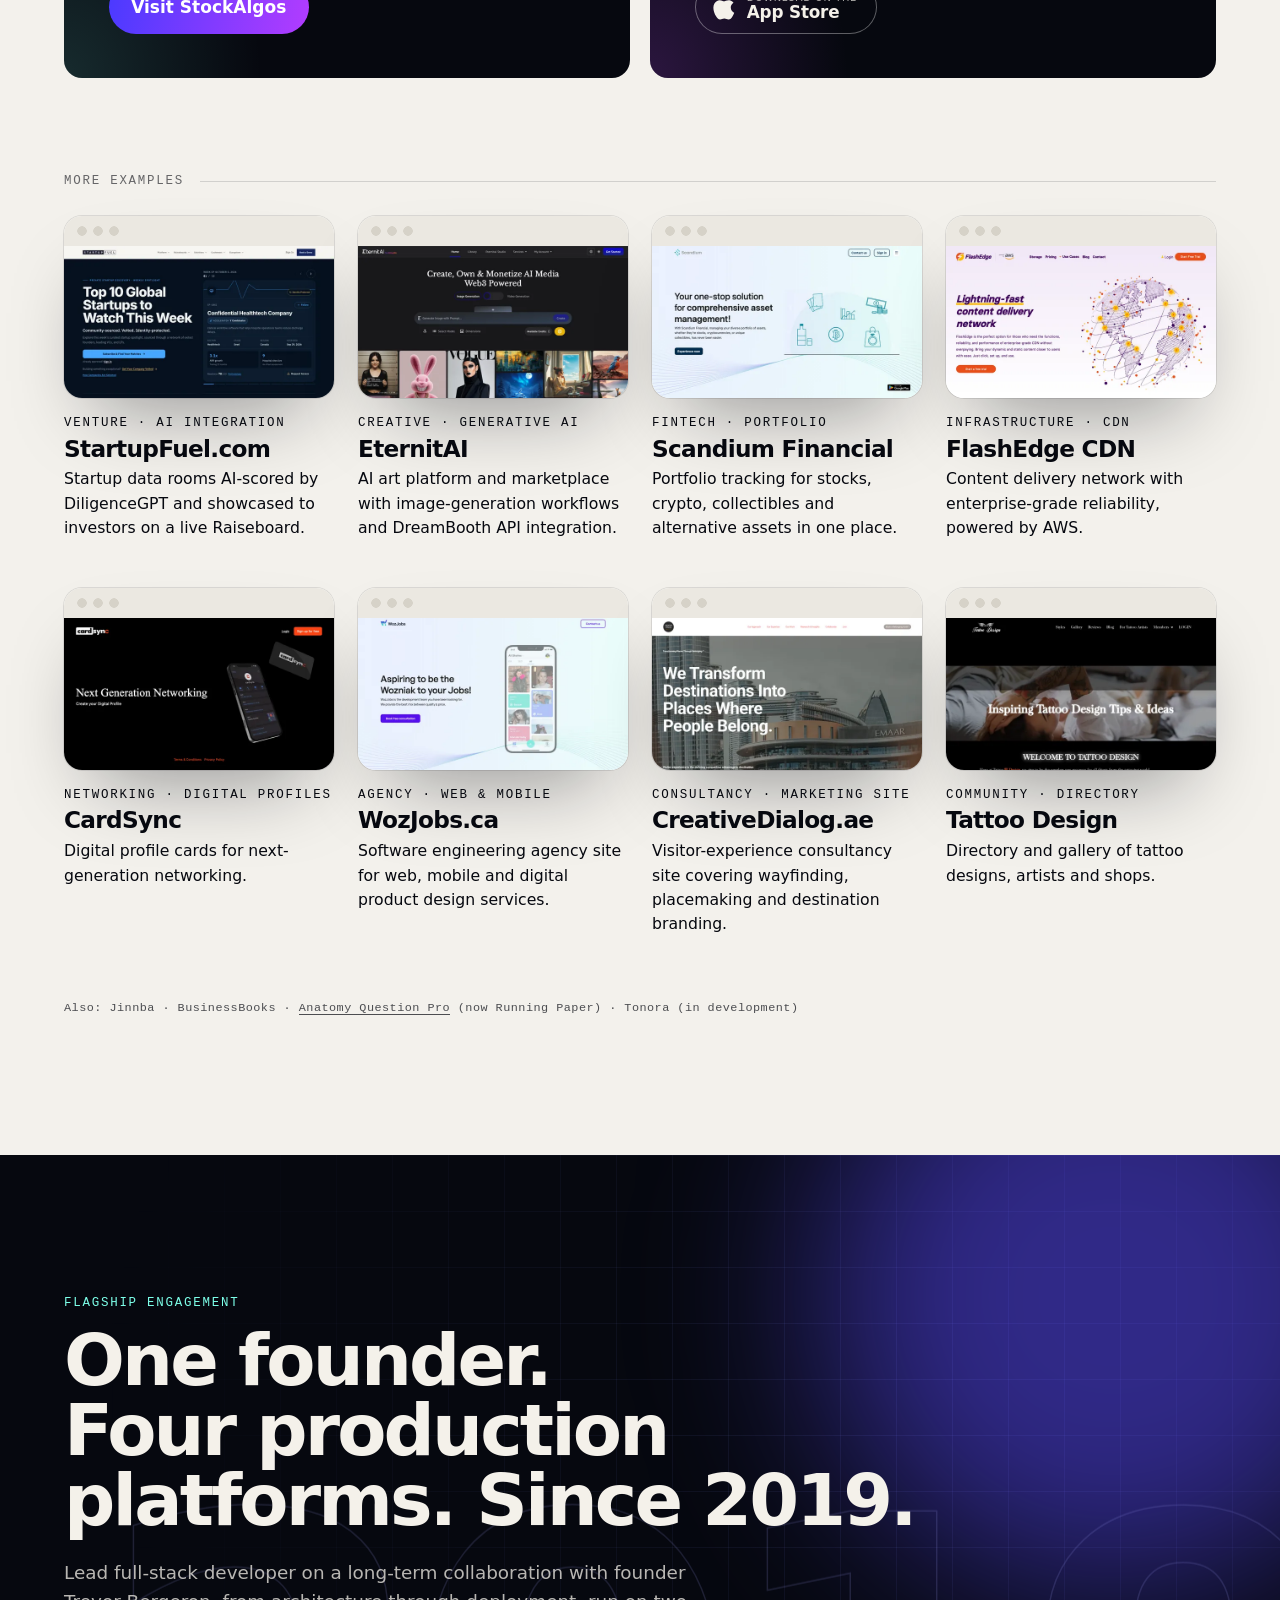
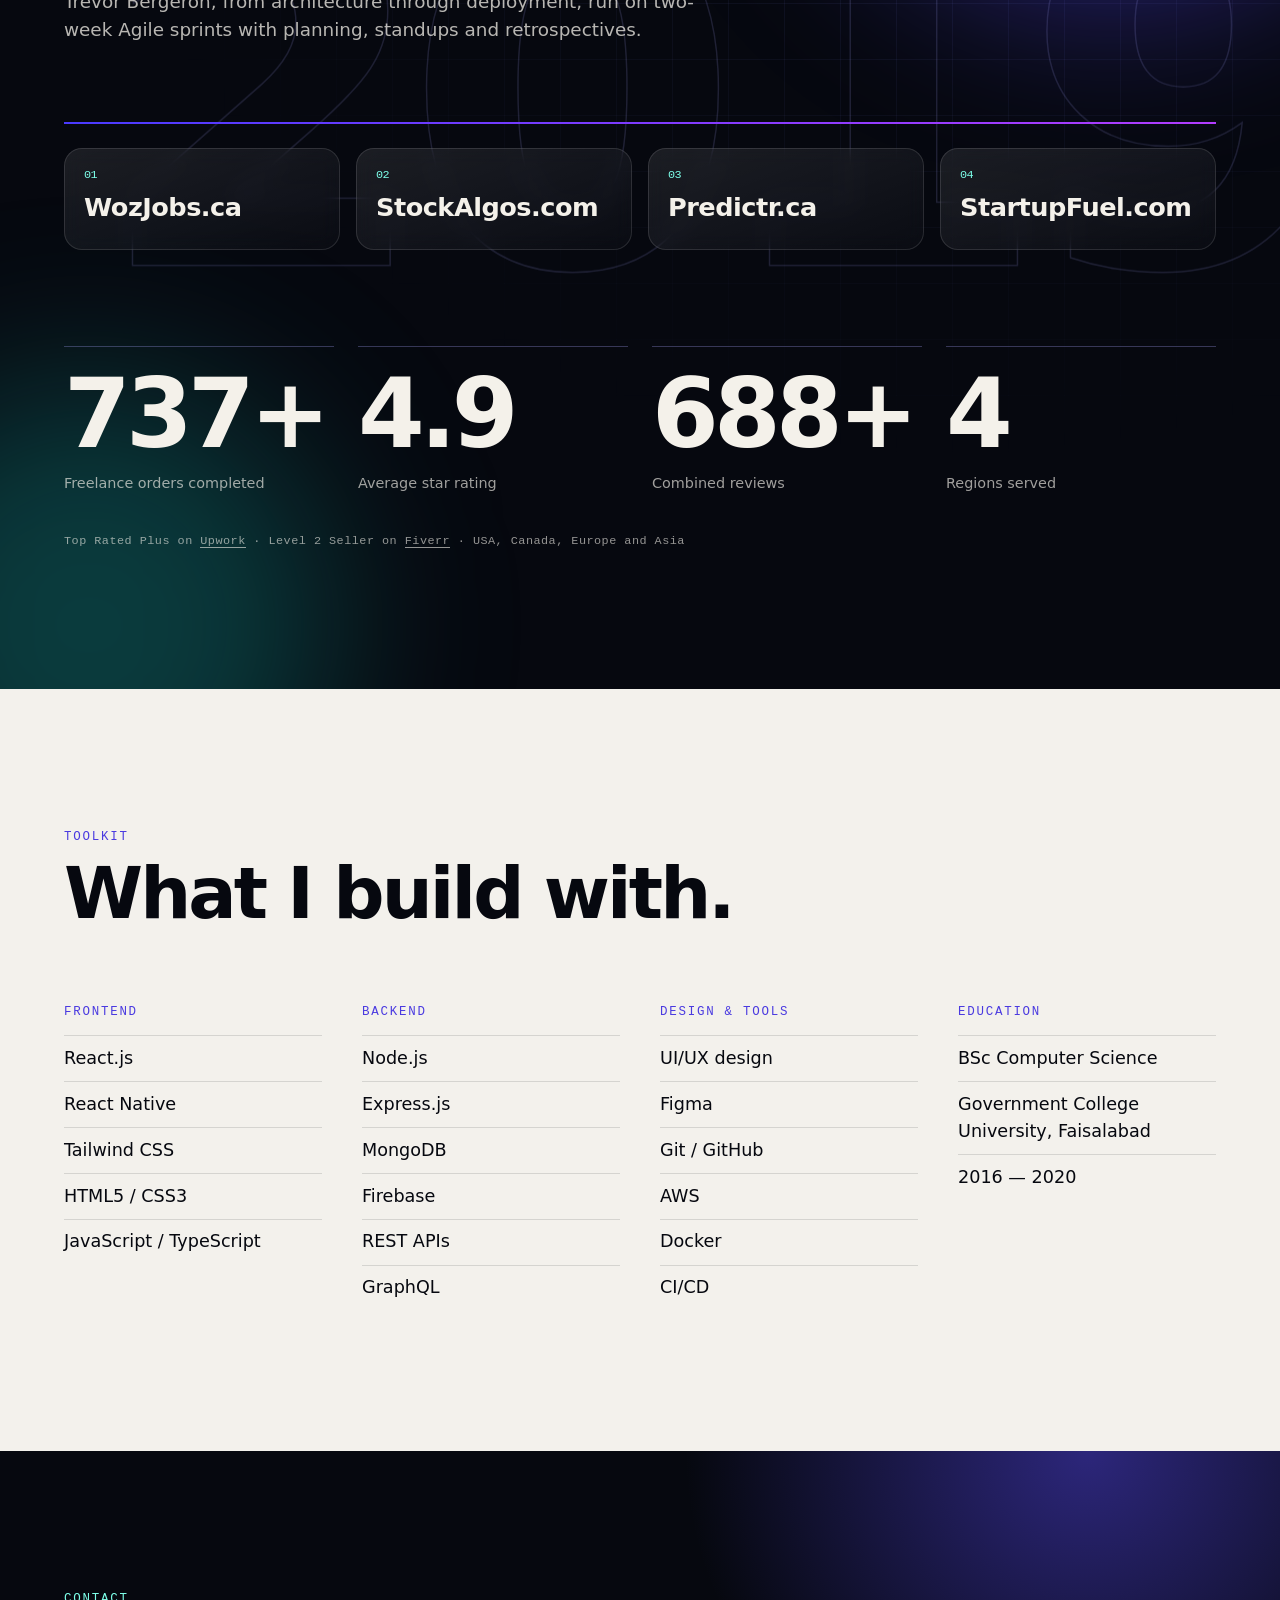
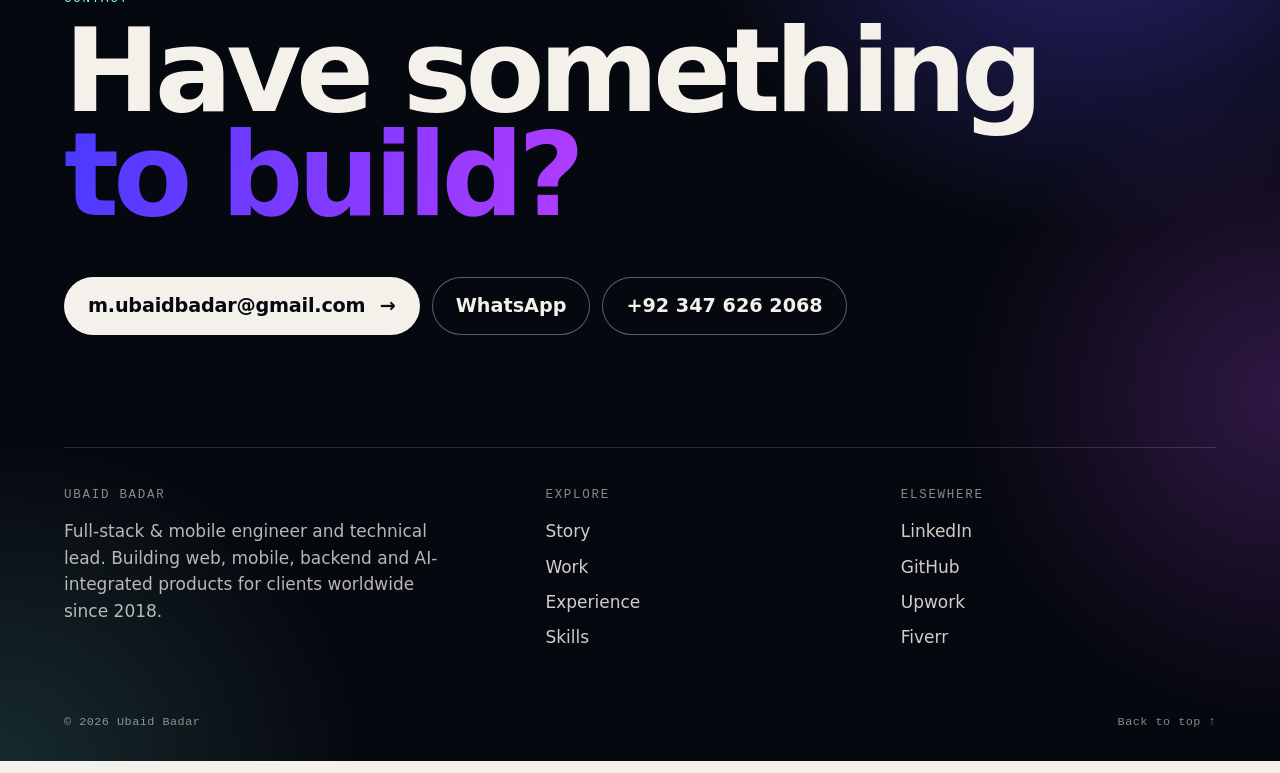
==== commit e7c9e35e: "Add 404 page, update favicon, enhance index.html metadata, and improve styles" ====
--- a/index.html
+++ b/index.html
@@ -3,22 +3,82 @@
 <head>
   <meta charset="utf-8">
   <meta name="viewport" content="width=device-width, initial-scale=1">
-  <title>Ubaid Badar — Full-Stack &amp; Mobile Engineer, Technical Lead</title>
-  <meta name="description" content="Ubaid Badar is a full-stack and mobile engineer and technical lead with 6+ years building web, mobile, backend and AI-integrated products for clients across fintech, healthcare and creative industries.">
+  <title>Ubaid Badar — Full-Stack &amp; Mobile Developer | React, Node.js, React Native</title>
+  <meta name="description" content="Ubaid Badar is a freelance full-stack and mobile developer and technical lead with 6+ years building React, Node.js and React Native products, including StockAlgos and Predictr, for clients in fintech, healthcare and creative industries.">
   <meta name="theme-color" content="#06080f">
-  <meta property="og:title" content="Ubaid Badar — Full-Stack &amp; Mobile Engineer">
+  <meta name="robots" content="index, follow, max-image-preview:large">
+  <meta name="author" content="Ubaid Badar">
+  <meta property="og:title" content="Ubaid Badar — Full-Stack &amp; Mobile Developer">
   <meta property="og:description" content="6+ years, 750+ delivered orders, lead developer on four production platforms since 2019.">
-  <meta property="og:type" content="website">
-  <!-- Social crawlers need an absolute URL: prefix these two with your domain when you deploy. -->
+  <meta property="og:type" content="profile">
+  <meta property="og:site_name" content="Ubaid Badar">
+  <meta property="og:locale" content="en_US">
+  <meta property="profile:first_name" content="Ubaid">
+  <meta property="profile:last_name" content="Badar">
+  <!-- site-url:start (rewritten by scripts/set-site-url.mjs; relative until the live URL is set) -->
   <meta property="og:image" content="assets/og.jpg">
   <meta property="og:image:width" content="1200">
   <meta property="og:image:height" content="630">
   <meta property="og:image:alt" content="Ubaid Badar — full-stack and mobile engineer, technical lead">
   <meta name="twitter:card" content="summary_large_image">
+  <meta name="twitter:title" content="Ubaid Badar — Full-Stack &amp; Mobile Developer">
+  <meta name="twitter:description" content="6+ years, 750+ delivered orders, lead developer on four production platforms since 2019.">
   <meta name="twitter:image" content="assets/og.jpg">
-  <link rel="icon" href="assets/favicon.svg" type="image/svg+xml">
-  <link rel="icon" href="favicon.ico" sizes="any">
+  <!-- site-url:end -->
+  <!-- ?v= forces browsers to drop a cached (or cached-as-missing) icon; bump it when the icon changes -->
+  <link rel="icon" href="favicon.ico?v=3" sizes="32x32">
+  <link rel="icon" href="assets/favicon.svg?v=3" type="image/svg+xml">
   <link rel="apple-touch-icon" href="assets/apple-touch-icon.png">
+  <script type="application/ld+json" id="ld-profile">
+  {
+    "@context": "https://schema.org",
+    "@type": "ProfilePage",
+    "name": "Ubaid Badar — Full-Stack & Mobile Developer",
+    "inLanguage": "en",
+    "mainEntity": {
+      "@type": "Person",
+      "name": "Ubaid Badar",
+      "givenName": "Ubaid",
+      "familyName": "Badar",
+      "jobTitle": "Full-Stack & Mobile Developer, Technical Lead",
+      "description": "Freelance full-stack and mobile developer and technical lead building web, mobile, backend and AI-integrated products since 2018.",
+      "email": "mailto:m.ubaidbadar@gmail.com",
+      "sameAs": [
+        "https://linkedin.com/in/ubaidbadar",
+        "https://github.com/ubaidbadar",
+        "https://www.upwork.com/freelancers/~019cc877390ea625e9",
+        "https://www.fiverr.com/ubaidbadar333"
+      ],
+      "knowsAbout": [
+        "React.js",
+        "React Native",
+        "Next.js",
+        "Node.js",
+        "Express.js",
+        "TypeScript",
+        "JavaScript",
+        "MongoDB",
+        "Firebase",
+        "REST APIs",
+        "GraphQL",
+        "Tailwind CSS",
+        "AWS",
+        "Docker",
+        "CI/CD",
+        "UI/UX design"
+      ],
+      "alumniOf": {
+        "@type": "CollegeOrUniversity",
+        "name": "Government College University, Faisalabad"
+      },
+      "hasOccupation": {
+        "@type": "Occupation",
+        "name": "Software Developer",
+        "skills": "Full-stack web development, mobile app development, backend APIs, AI integration"
+      }
+    }
+  }
+  </script>
   <link rel="stylesheet" href="styles.css">
   <!-- All project screenshots are fetched up front so nothing pops in while scrolling. -->
   <link rel="preload" as="image" type="image/webp" fetchpriority="low" href="assets/shots/startupfuel-640.webp" imagesrcset="assets/shots/startupfuel-640.webp 640w, assets/shots/startupfuel-960.webp 960w, assets/shots/startupfuel-1280.webp 1280w" imagesizes="(min-width: 1200px) 22vw, (min-width: 640px) 45vw, 92vw">
@@ -176,7 +236,7 @@
         </div>
 
         <!-- Decorative repeat of facts stated in chapter 01 and the experience section. -->
-        <div class="ticker" aria-hidden="true"><ul><li>750+ orders delivered</li><li>5.0 average rating</li><li>Top Rated Plus on Upwork</li><li>Level 2 Seller on Fiverr</li><li>4 production platforms since 2019</li><li>USA · Canada · Europe · Asia</li></ul><ul><li>750+ orders delivered</li><li>5.0 average rating</li><li>Top Rated Plus on Upwork</li><li>Level 2 Seller on Fiverr</li><li>4 production platforms since 2019</li><li>USA · Canada · Europe · Asia</li></ul><ul><li>750+ orders delivered</li><li>5.0 average rating</li><li>Top Rated Plus on Upwork</li><li>Level 2 Seller on Fiverr</li><li>4 production platforms since 2019</li><li>USA · Canada · Europe · Asia</li></ul></div>
+        <div class="ticker" aria-hidden="true"><ul><li>750+ orders delivered</li><li>5.0 average rating</li><li>Top Rated Plus on Upwork</li><li>Level 2 Seller on Fiverr</li><li>4 production platforms since 2019</li><li>USA · Canada · Europe · Asia</li></ul></div>
 
         <ol class="rail" aria-label="Story chapters">
           <li><a href="#ch-1" aria-label="Chapter 1: Identity"></a></li>
@@ -262,15 +322,25 @@
           <blockquote>“The research edge Wall Street doesn't want you to have.”</blockquote>
           <p class="desc">AI-powered stock research platform featuring institutional-grade market tools, insider trading trackers and prediction competitions.</p>
           <ul class="tags"><li>React.js</li><li>Node.js</li><li>MongoDB</li><li>Firebase</li><li>AWS</li></ul>
-          <a class="btn" href="https://stockalgos.com/" target="_blank" rel="noopener">Visit StockAlgos</a>
+          <p class="actions"><a class="btn" href="https://stockalgos.com/" target="_blank" rel="noopener">Visit StockAlgos</a></p>
         </article>
         <article class="feature f-predict">
-          <p class="proj-kind">Fintech · Competition · Lead developer since 2019</p>
+          <p class="proj-kind">Fintech · Web, iOS &amp; Android · Lead developer since 2019</p>
           <h4>Predictr.ca</h4>
           <blockquote>“Where your market intuition meets real rewards!”</blockquote>
-          <p class="desc">Stock market prediction platform and trading competition where users compete for cash prizes and build their reputation.</p>
+          <p class="desc">Stock market prediction platform and trading competition where users compete for cash prizes and build their reputation. Available on the web, iOS and Android.</p>
           <ul class="tags"><li>React.js</li><li>Node.js</li><li>Tailwind CSS</li><li>MongoDB</li></ul>
-          <a class="btn" href="https://predictr.ca/" target="_blank" rel="noopener">Visit Predictr</a>
+          <p class="actions">
+            <a class="btn" href="https://predictr.ca/" target="_blank" rel="noopener">Visit Predictr</a>
+            <a class="btn btn-ghost btn-store" href="https://play.google.com/store/apps/details?id=com.predictr" target="_blank" rel="noopener">
+              <svg viewBox="0 0 24 24" aria-hidden="true"><path fill="#00d2ff" d="M1.337.924a1.486 1.486 0 0 0-.112.568v21.017c0 .217.045.419.124.6l11.155-11.087L1.337.924z"/><path fill="#00f076" d="M13.544 10.989l3.258-3.238L3.45.195a1.466 1.466 0 0 0-.946-.179l11.04 10.973z"/><path fill="#ff3a44" d="M13.544 13.056l-11 10.933c.298.036.612-.016.906-.183l13.324-7.54-3.23-3.21z"/><path fill="#ffd400" d="M22.018 13.298l-3.919 2.218-3.515-3.493 3.543-3.521 3.891 2.202a1.49 1.49 0 0 1 0 2.594z"/></svg>
+              <span><small>Get it on</small>Google Play</span>
+            </a>
+            <a class="btn btn-ghost btn-store" href="https://apps.apple.com/app/predictr/id6737692647" target="_blank" rel="noopener">
+              <svg viewBox="0 0 24 24" aria-hidden="true"><path fill="currentColor" d="M12.152 6.896c-.948 0-2.415-1.078-3.96-1.04-2.04.027-3.91 1.183-4.961 3.014-2.117 3.675-.546 9.103 1.519 12.09 1.013 1.454 2.208 3.09 3.792 3.039 1.52-.065 2.09-.987 3.935-.987 1.831 0 2.35.987 3.96.948 1.637-.026 2.676-1.48 3.676-2.948 1.156-1.688 1.636-3.325 1.662-3.415-.039-.013-3.182-1.221-3.22-4.857-.026-3.04 2.48-4.494 2.597-4.559-1.429-2.09-3.623-2.324-4.39-2.376-2-.156-3.675 1.09-4.61 1.09zM15.53 3.83c.843-1.012 1.4-2.427 1.245-3.83-1.207.052-2.662.805-3.532 1.818-.78.896-1.454 2.338-1.273 3.714 1.338.104 2.715-.688 3.559-1.701"/></svg>
+              <span><small>Download on the</small>App Store</span>
+            </a>
+          </p>
         </article>
       </div>
 
@@ -342,7 +412,7 @@
         </article>
       </div>
 
-      <p class="also">Also: <a href="https://jinnba.com/" target="_blank" rel="noopener">Jinnba</a> · <a href="https://businessbooks.io/" target="_blank" rel="noopener">BusinessBooks</a> · <a href="https://anatomyquestionpro.com/" target="_blank" rel="noopener">Anatomy Question Pro</a> (now Running Paper) · Tonora (in development)</p>
+      <p class="also">Also: Jinnba · BusinessBooks · <a href="https://anatomyquestionpro.com/" target="_blank" rel="noopener">Anatomy Question Pro</a> (now Running Paper) · Tonora (in development)</p>
     </section>
 
     <!-- ============ Flagship engagement ============ -->
--- a/styles.css
+++ b/styles.css
@@ -8,8 +8,8 @@
   --pink: #c04dff;
   --cyan: #6fd6ff; /* blueprint chapter only */
   --cream: #f4f1ea; /* text on dark surfaces */
-  --accent-hover: #7466ff;
-  --grad: linear-gradient(100deg, var(--accent-2), #8f83ff 52%, var(--pink));
+  /* One brand gradient, taken from the logo: violet to magenta. */
+  --grad: linear-gradient(100deg, #4a3aff, #b23cff); /* exactly the logo's two colours */
 
   /* Page gutter; beyond 90rem the content column stops growing. */
   --gutter: max(clamp(1.25rem, 5vw, 5rem), calc((100vw - 90rem) / 2));
@@ -66,12 +66,12 @@
 }
 .btn {
   display: inline-block; padding: .85rem 1.4rem; border-radius: var(--r-pill);
-  background: var(--accent); color: #fff; font-weight: 600; text-decoration: none;
-  transition: transform .25s var(--ease), background .25s, box-shadow .25s;
-}
-.btn:hover { transform: translateY(-2px); background: var(--accent-hover); }
+  background: var(--grad); color: #fff; font-weight: 600; text-decoration: none;
+  transition: transform .25s var(--ease), filter .25s, background-color .25s, box-shadow .25s;
+}
+.btn:hover { transform: translateY(-2px); filter: brightness(1.12); }
 .btn-ghost { background: transparent; color: inherit; box-shadow: inset 0 0 0 1px rgba(255,255,255,.35); }
-.btn-ghost:hover { background: rgba(255,255,255,.1); }
+.btn-ghost:hover { background: rgba(255,255,255,.1); filter: none; }
 
 /* ---------- Nav ---------- */
 /* Transparent over the hero; condenses into a floating glass pill once you scroll. */
@@ -99,7 +99,7 @@
 }
 .nav.on-light nav a:not(.nav-cta) { color: rgba(6,8,15,.8); }
 .nav.on-light nav a:not(.nav-cta):hover { color: var(--ink); background: rgba(6,8,15,.08); }
-.nav.on-light nav a[aria-current] { color: var(--ink); }
+.nav.on-light nav a[aria-current]:not(.nav-cta) { color: var(--ink); }
 .nav.on-light nav a:not(.nav-cta)::after { background: var(--accent); }
 /* Page progress: a ring that fills around the UB mark as you scroll. */
 @property --p { syntax: "<number>"; inherits: false; initial-value: 0; }
@@ -142,8 +142,8 @@
 .nav nav a:hover { color: #fff; background: rgba(255,255,255,.12); }
 .nav nav a:hover::after, .nav nav a[aria-current]::after { transform: scale(1); }
 .nav nav a[aria-current] { color: #fff; }
-.nav nav .nav-cta { margin-left: .5rem; background: var(--accent); color: #fff; font-weight: 600; }
-.nav nav .nav-cta:hover { background: var(--accent-hover); transform: translateY(-1px); box-shadow: 0 8px 24px rgba(91,75,255,.55); }
+.nav nav .nav-cta { margin-left: .5rem; background: var(--grad); color: #fff; font-weight: 600; }
+.nav nav .nav-cta:hover { background: var(--grad); filter: brightness(1.12); transform: translateY(-1px); box-shadow: 0 8px 24px rgba(140,70,255,.5); }
 .nav-sentinel { position: absolute; top: 0; left: 0; width: 1px; height: 45vh; pointer-events: none; }
 
 /* ---------- Story: static baseline (no JS / reduced motion) ---------- */
@@ -242,7 +242,7 @@
   box-shadow: inset 0 0 0 1px rgba(255,255,255,.14), 0 30px 60px rgba(0,0,0,.5);
 }
 .f-top {
-  background: linear-gradient(135deg, var(--accent-2), #6c5cff 52%, var(--pink));
+  background: linear-gradient(135deg, #b9b0ff, #6c5cff 52%, var(--pink));
   box-shadow: inset 0 0 0 1px rgba(255,255,255,.35), 0 0 110px rgba(91,75,255,.75);
   padding: 20px; justify-content: space-between; color: var(--ink);
 }
@@ -323,7 +323,7 @@
 
 
 /* ---------- Hero: layered object, orbiting stack, intro ---------- */
-.hero .h1-b { background: var(--grad); -webkit-background-clip: text; background-clip: text; color: transparent; padding-bottom: .08em; }
+.hero .h1-b { width: fit-content; background: var(--grad); -webkit-background-clip: text; background-clip: text; color: transparent; padding-bottom: .08em; }
 .slab[data-i="0"] .f-solid { background: linear-gradient(135deg, #0f5c66, #06262e); box-shadow: inset 0 0 0 1.5px rgba(125,255,233,.7), 0 40px 90px rgba(0,0,0,.6), 0 0 50px rgba(125,255,233,.25); }
 .slab[data-i="1"] .f-solid { background: linear-gradient(135deg, #24348f, #0b1238); box-shadow: inset 0 0 0 1.5px rgba(110,150,255,.75), 0 0 50px rgba(80,120,255,.3); }
 .slab[data-i="2"] .f-solid { background: linear-gradient(135deg, #5a2bb5, #1c0b45); box-shadow: inset 0 0 0 1.5px rgba(190,140,255,.8), 0 0 50px rgba(160,90,255,.35); }
@@ -455,7 +455,12 @@
 }
 .feature .desc { max-width: 34rem; opacity: .75; }
 .feature .tags { margin-bottom: 2rem; }
-.feature .btn { margin-top: auto; align-self: flex-start; }
+.feature .actions { display: flex; flex-wrap: wrap; align-items: center; gap: .6rem; margin-top: auto; }
+/* Store links: platform mark plus the usual two-line label */
+.btn-store { display: inline-flex; align-items: center; gap: .65rem; padding: .72rem 1.25rem .72rem 1rem; text-align: left; }
+.btn-store svg { flex: none; width: 1.6rem; height: 1.6rem; }
+.btn-store span { display: block; font-size: 1.05rem; line-height: 1.15; letter-spacing: -.01em; }
+.btn-store small { display: block; font: 500 .62rem var(--sans); letter-spacing: .06em; text-transform: uppercase; opacity: .7; }
 
 /* More examples: screenshot cards */
 .examples { display: grid; grid-template-columns: repeat(4, minmax(0, 1fr)); gap: 3rem 1.5rem; }
@@ -488,7 +493,7 @@
   -webkit-backdrop-filter: blur(10px); backdrop-filter: blur(10px);
 }
 .line { height: 2px; background: rgba(255,255,255,.14); }
-.line span { display: block; height: 100%; background: linear-gradient(90deg, var(--accent), var(--accent-2)); transform-origin: left; }
+.line span { display: block; height: 100%; background: linear-gradient(90deg, #4a3aff, #b23cff); transform-origin: left; }
 .platforms { display: grid; grid-template-columns: repeat(4, minmax(0, 1fr)); gap: 1rem; margin: 1.5rem 0 clamp(3rem, 8vw, 6rem); font-size: clamp(1.05rem, 2vw, 1.6rem); font-weight: 650; letter-spacing: -.02em; }
 .platforms span { display: block; font: var(--micro) var(--mono); color: var(--accent-2); margin-bottom: .4rem; }
 .stats { display: grid; grid-template-columns: repeat(4, minmax(0, 1fr)); gap: 1.5rem; }
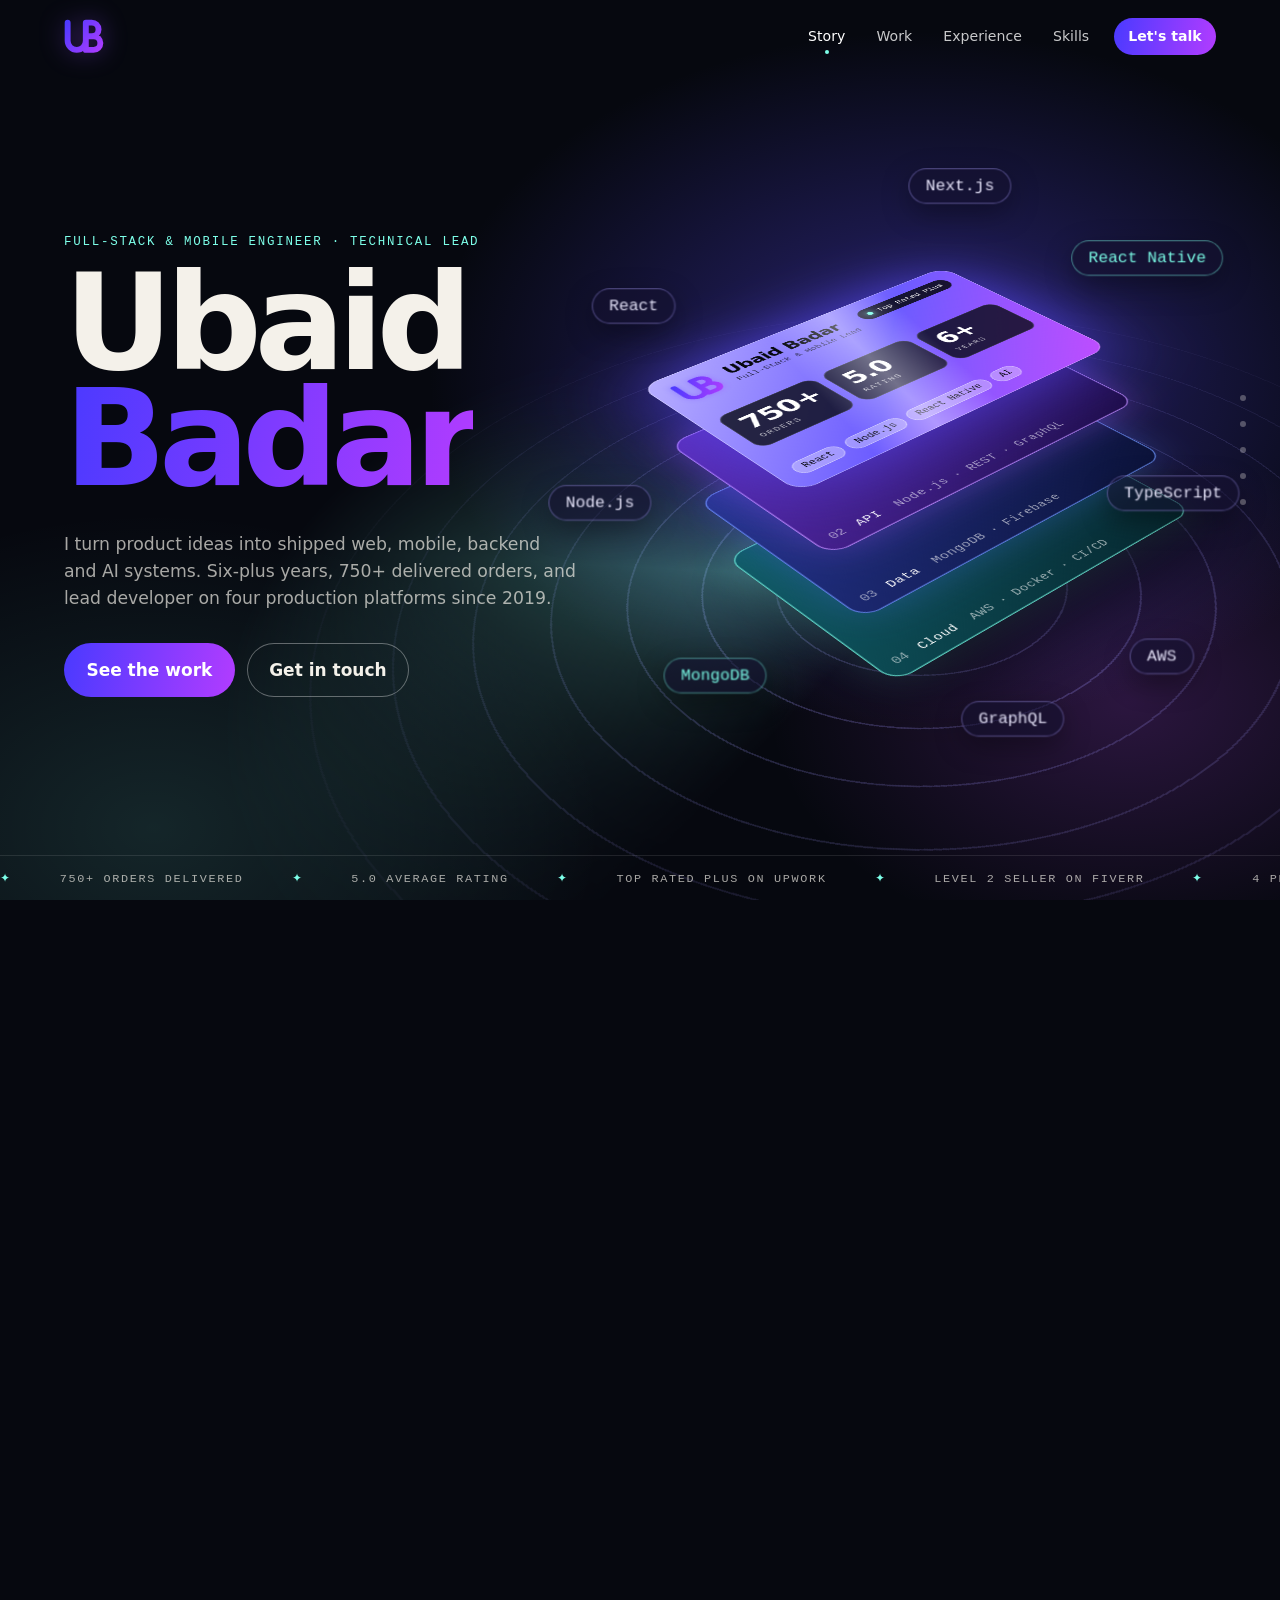
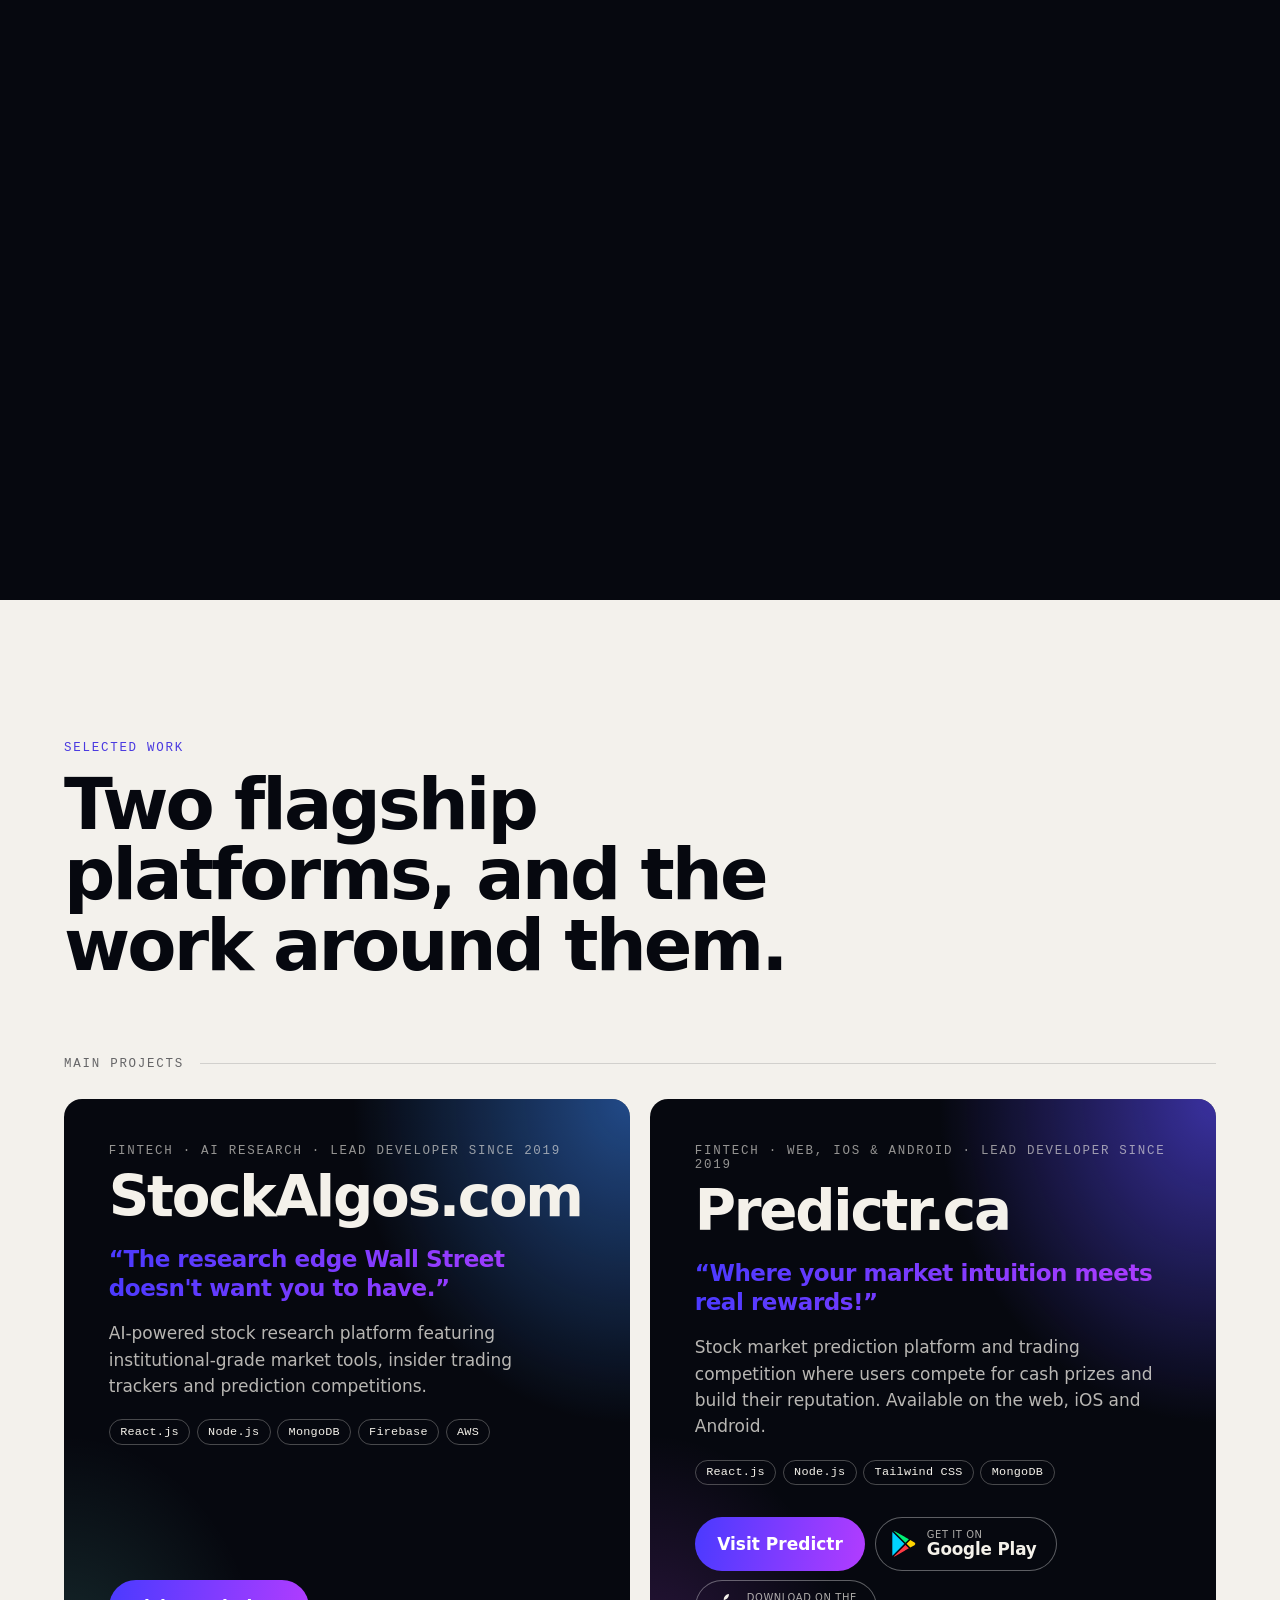
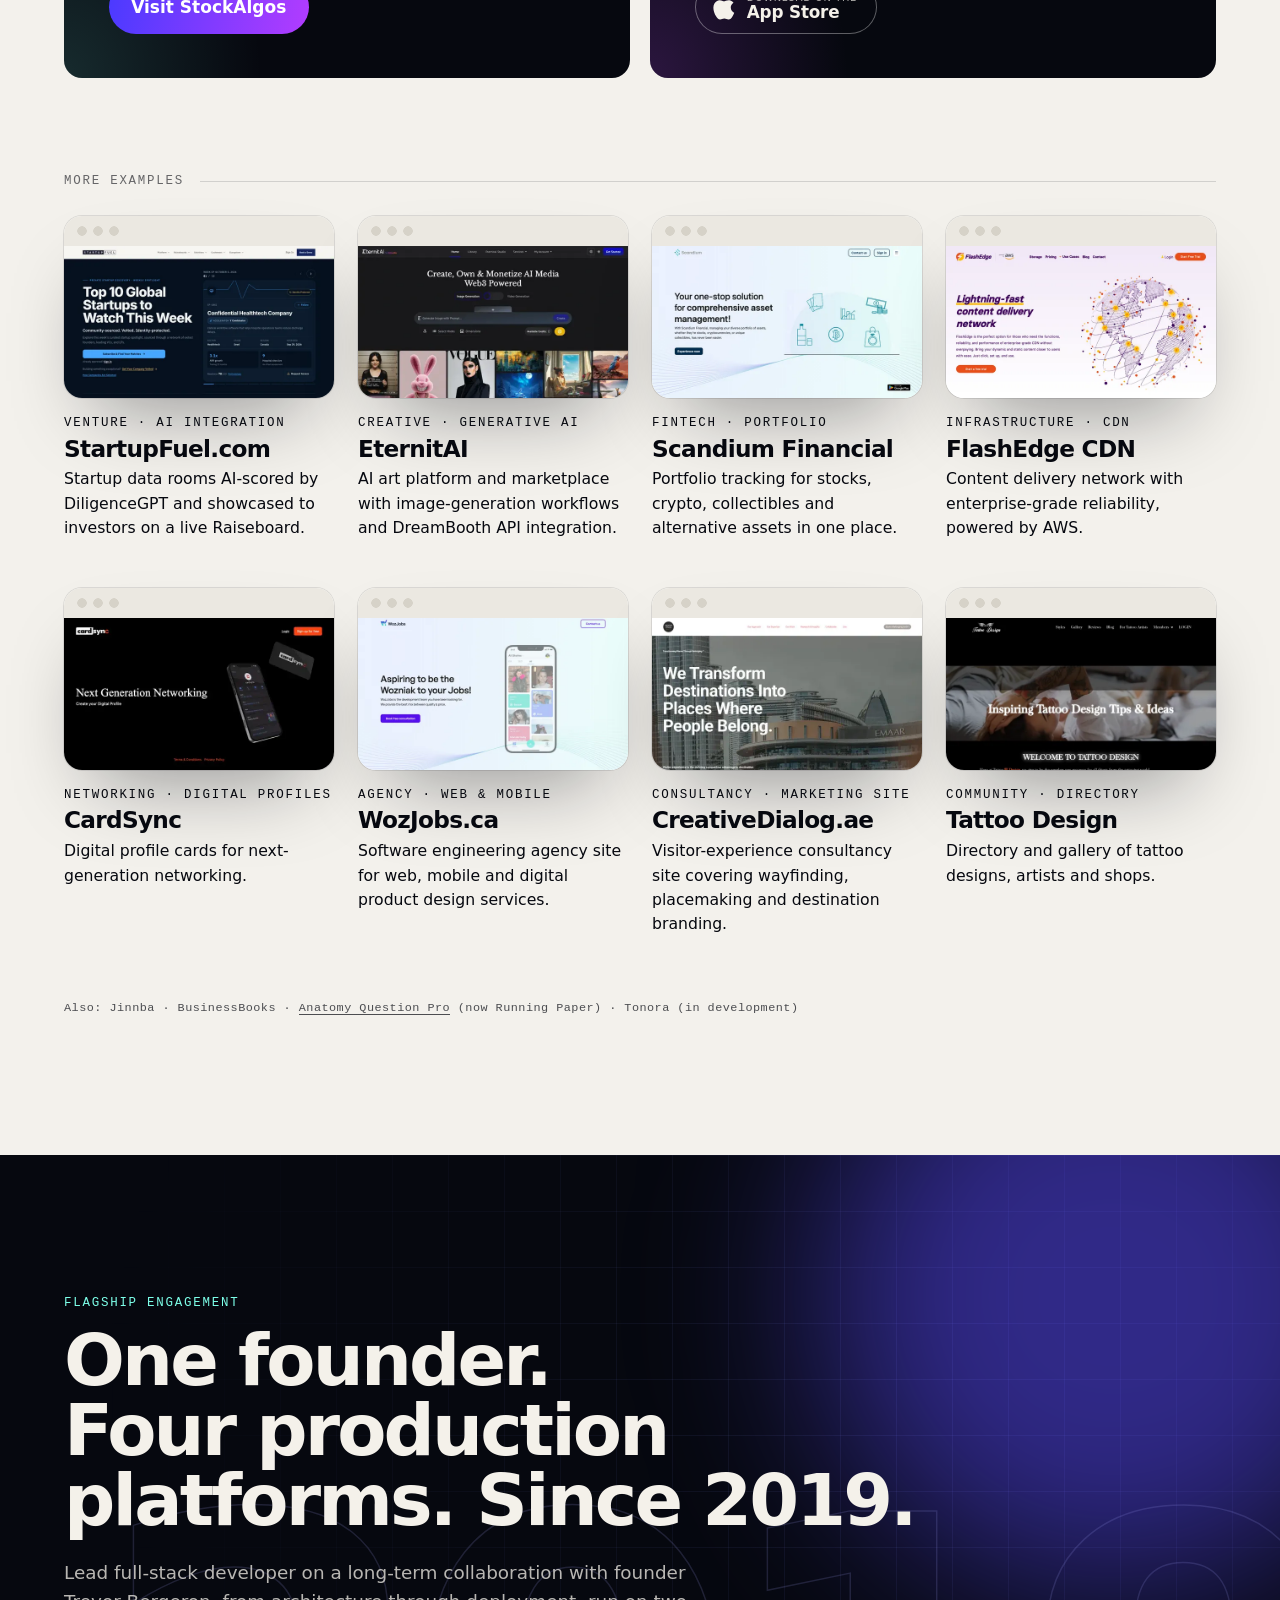
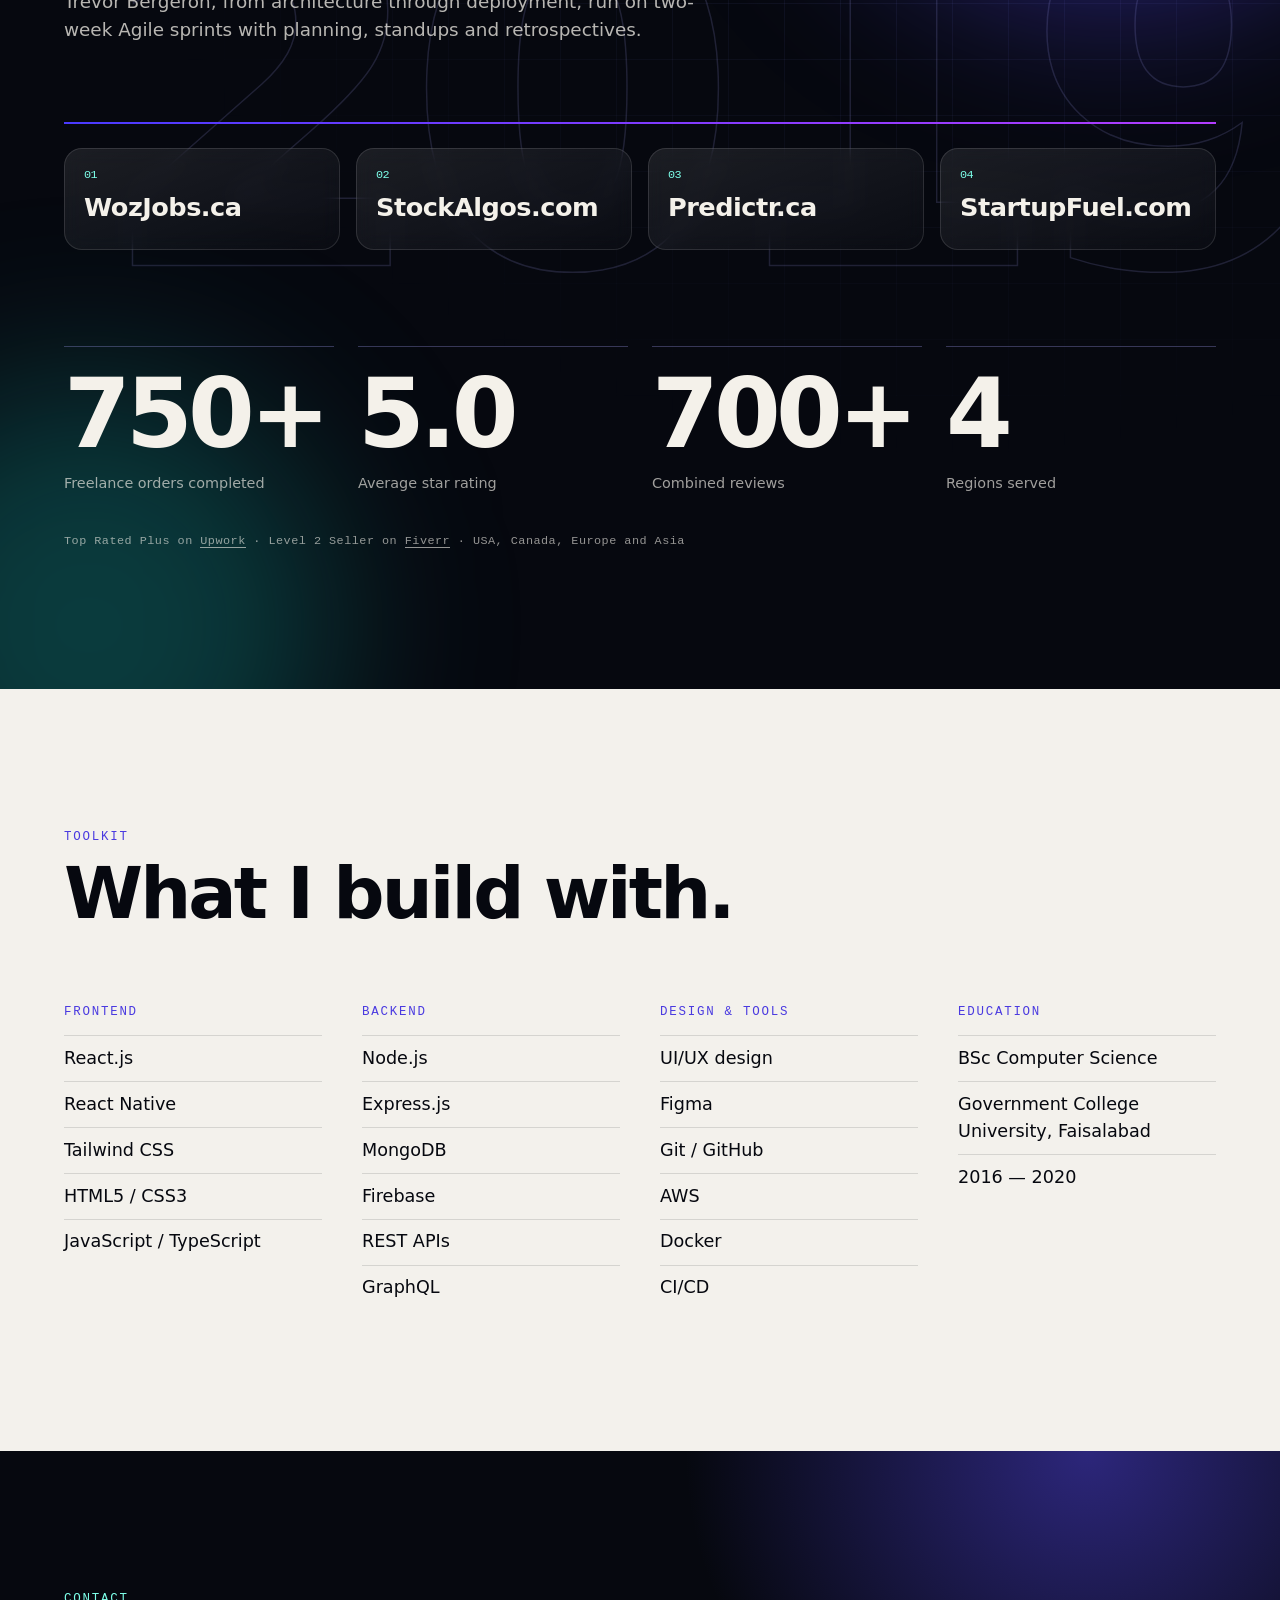
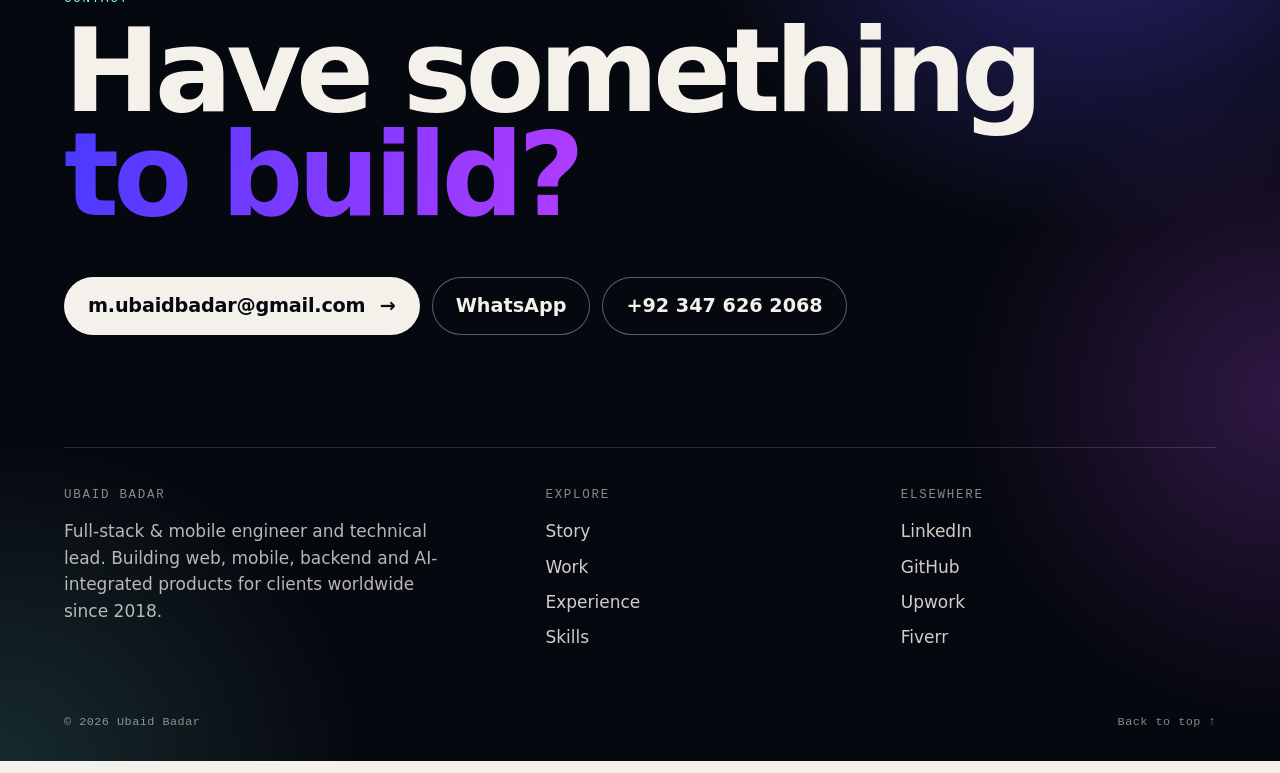
==== commit ddb09d87: "updated" ====
--- a/index.html
+++ b/index.html
@@ -15,19 +15,21 @@
   <meta property="og:locale" content="en_US">
   <meta property="profile:first_name" content="Ubaid">
   <meta property="profile:last_name" content="Badar">
-  <!-- site-url:start (rewritten by scripts/set-site-url.mjs; relative until the live URL is set) -->
-  <meta property="og:image" content="assets/og.jpg">
+  <!-- site-url:start (rewritten by scripts/set-site-url.mjs) -->
+  <link rel="canonical" href="https://u-portfolio.web.app/">
+  <meta property="og:url" content="https://u-portfolio.web.app/">
+  <meta property="og:image" content="https://u-portfolio.web.app/assets/og.jpg">
   <meta property="og:image:width" content="1200">
   <meta property="og:image:height" content="630">
   <meta property="og:image:alt" content="Ubaid Badar — full-stack and mobile engineer, technical lead">
   <meta name="twitter:card" content="summary_large_image">
   <meta name="twitter:title" content="Ubaid Badar — Full-Stack &amp; Mobile Developer">
   <meta name="twitter:description" content="6+ years, 750+ delivered orders, lead developer on four production platforms since 2019.">
-  <meta name="twitter:image" content="assets/og.jpg">
+  <meta name="twitter:image" content="https://u-portfolio.web.app/assets/og.jpg">
   <!-- site-url:end -->
   <!-- ?v= forces browsers to drop a cached (or cached-as-missing) icon; bump it when the icon changes -->
-  <link rel="icon" href="favicon.ico?v=3" sizes="32x32">
-  <link rel="icon" href="assets/favicon.svg?v=3" type="image/svg+xml">
+  <link rel="icon" href="favicon.ico?v=5" sizes="32x32">
+  <link rel="icon" href="assets/favicon.svg?v=5" type="image/svg+xml">
   <link rel="apple-touch-icon" href="assets/apple-touch-icon.png">
   <script type="application/ld+json" id="ld-profile">
   {
@@ -75,8 +77,13 @@
         "@type": "Occupation",
         "name": "Software Developer",
         "skills": "Full-stack web development, mobile app development, backend APIs, AI integration"
-      }
-    }
+      },
+      "@id": "https://u-portfolio.web.app/#person",
+      "url": "https://u-portfolio.web.app/",
+      "image": "https://u-portfolio.web.app/assets/og.jpg"
+    },
+    "@id": "https://u-portfolio.web.app/#profile",
+    "url": "https://u-portfolio.web.app/"
   }
   </script>
   <link rel="stylesheet" href="styles.css">
@@ -105,15 +112,9 @@
 
   <header class="nav">
     <a class="nav-mark" href="#top" aria-label="Ubaid Badar, back to top">
-      <svg viewBox="9 3 54 48" aria-hidden="true">
-        <defs>
-          <path id="nav-ub" d="M15 15v20a10 10 0 0 0 20 0V15v30M35 15h6.5a7.5 7.5 0 0 1 0 15H35h8.5a7.5 7.5 0 0 1 0 15H35"/>
-          <linearGradient id="nav-face" x1="12" y1="14" x2="54" y2="48" gradientUnits="userSpaceOnUse"><stop offset="0" stop-color="#4a3aff"/><stop offset="1" stop-color="#b23cff"/></linearGradient>
-        </defs>
-        <use class="e2" href="#nav-ub" transform="translate(6 -6)"/>
-        <use class="e1" href="#nav-ub" transform="translate(3 -3)"/>
-        <use class="k" href="#nav-ub"/>
-        <use class="f" href="#nav-ub"/>
+      <svg viewBox="11 11 44 38" aria-hidden="true">
+        <defs><linearGradient id="nav-face" x1="12" y1="14" x2="54" y2="48" gradientUnits="userSpaceOnUse"><stop offset="0" stop-color="#4a3aff"/><stop offset="1" stop-color="#b23cff"/></linearGradient></defs>
+        <path d="M15 15v20a10 10 0 0 0 20 0V15v30M35 15h6.5a7.5 7.5 0 0 1 0 15H35h8.5a7.5 7.5 0 0 1 0 15H35" stroke="url(#nav-face)"/>
       </svg>
     </a>
     <nav aria-label="Primary">
@@ -194,7 +195,7 @@
                 <div class="face f-solid f-top">
                   <div class="id-head">
                     <span class="id-mark"><img src="assets/logo.svg" alt=""></span>
-                    <p><b>Ubaid Badar</b><i>Technical Lead · Full-Stack &amp; Mobile</i></p>
+                    <p><b>Ubaid Badar</b><i>Full-Stack &amp; Mobile Lead</i></p>
                     <span class="id-badge">Top Rated Plus</span>
                   </div>
                   <div class="id-stats">
--- a/styles.css
+++ b/styles.css
@@ -122,14 +122,12 @@
   transition: transform .35s var(--ease), color .3s;
 }
 .nav-mark:hover { transform: rotate(-8deg) scale(1.15); }
-/* Logo: the same colours on every section. */
-.nav-mark .f { stroke: url(#nav-face); }
-/* Mid-tone layers behind, and a thin light edge around the letters so they read on any background. */
-.nav-mark .e1 { stroke: #8a7df5; }
-.nav-mark .e2 { stroke: #c895f7; }
-.nav-mark .k { stroke: #f4f1ff; stroke-width: 8.6; }
-.nav-mark svg { display: block; width: 2.9rem; height: auto; fill: none; stroke-width: 6.5; stroke-linecap: round; stroke-linejoin: round; transition: width .5s var(--ease); }
-.nav.is-stuck .nav-mark svg { width: 1.6rem; } /* sits inside the progress ring */
+/* A wide, faint glow in the logo's own violet. It is ambient light, kept weak enough that the letter
+   edges stay crisp; at the small in-ring size it is dropped, where any blur costs legibility. */
+.nav-mark svg { overflow: visible; filter: drop-shadow(0 0 .75rem rgba(150,80,255,.38)); transition: width .5s var(--ease), filter .4s; }
+.nav.is-stuck .nav-mark svg { filter: none; }
+.nav-mark svg { display: block; width: 2.5rem; height: auto; fill: none; stroke-width: 6.5; stroke-linecap: round; stroke-linejoin: round; transition: width .5s var(--ease); }
+.nav.is-stuck .nav-mark svg { width: 1.45rem; } /* sits inside the progress ring */
 .nav nav { display: flex; align-items: center; gap: .15rem; }
 .nav nav a {
   position: relative; padding: .5rem .9rem; border-radius: var(--r-pill); font-size: .88rem; text-decoration: none;
@@ -254,14 +252,14 @@
 @keyframes shine { 0%, 55% { transform: translateX(-60%); } 100% { transform: translateX(60%); } }
 .id-head { display: flex; align-items: center; gap: 12px; }
 .id-mark {
-  flex: none; width: 54px; height: 48px;
+  flex: none; width: 68px; height: 62px; margin: -10px -6px -10px -10px; /* the logo file includes room for its glow */
 }
 .id-mark img { width: 100%; height: 100%; }
-.id-head p { display: flex; flex-direction: column; min-width: 0; }
-.face .id-head b { font-size: 23px; letter-spacing: -.03em; }
-.face .id-head i { margin-top: 3px; font-size: 11.5px; opacity: .75; white-space: nowrap; }
+.id-head p { display: flex; flex-direction: column; min-width: 0; flex: 1; }
+.face .id-head b { font-size: 23px; letter-spacing: -.03em; white-space: nowrap; overflow: hidden; text-overflow: ellipsis; }
+.face .id-head i { margin-top: 3px; font-size: 11.5px; opacity: .75; white-space: nowrap; overflow: hidden; text-overflow: ellipsis; } /* can never run under the badge */
 .id-badge {
-  margin-left: auto; flex: none; padding: 6px 11px; border-radius: var(--r-pill); background: rgba(6,8,15,.85); color: #fff;
+  margin-left: auto; align-self: flex-start; flex: none; padding: 6px 11px; border-radius: var(--r-pill); background: rgba(6,8,15,.85); color: #fff;
   font: 11.5px var(--mono); white-space: nowrap;
 }
 .id-badge::before { content: ""; display: inline-block; width: 7px; height: 7px; margin-right: 7px; border-radius: 50%; background: var(--accent-2); box-shadow: 0 0 10px var(--accent-2); }
